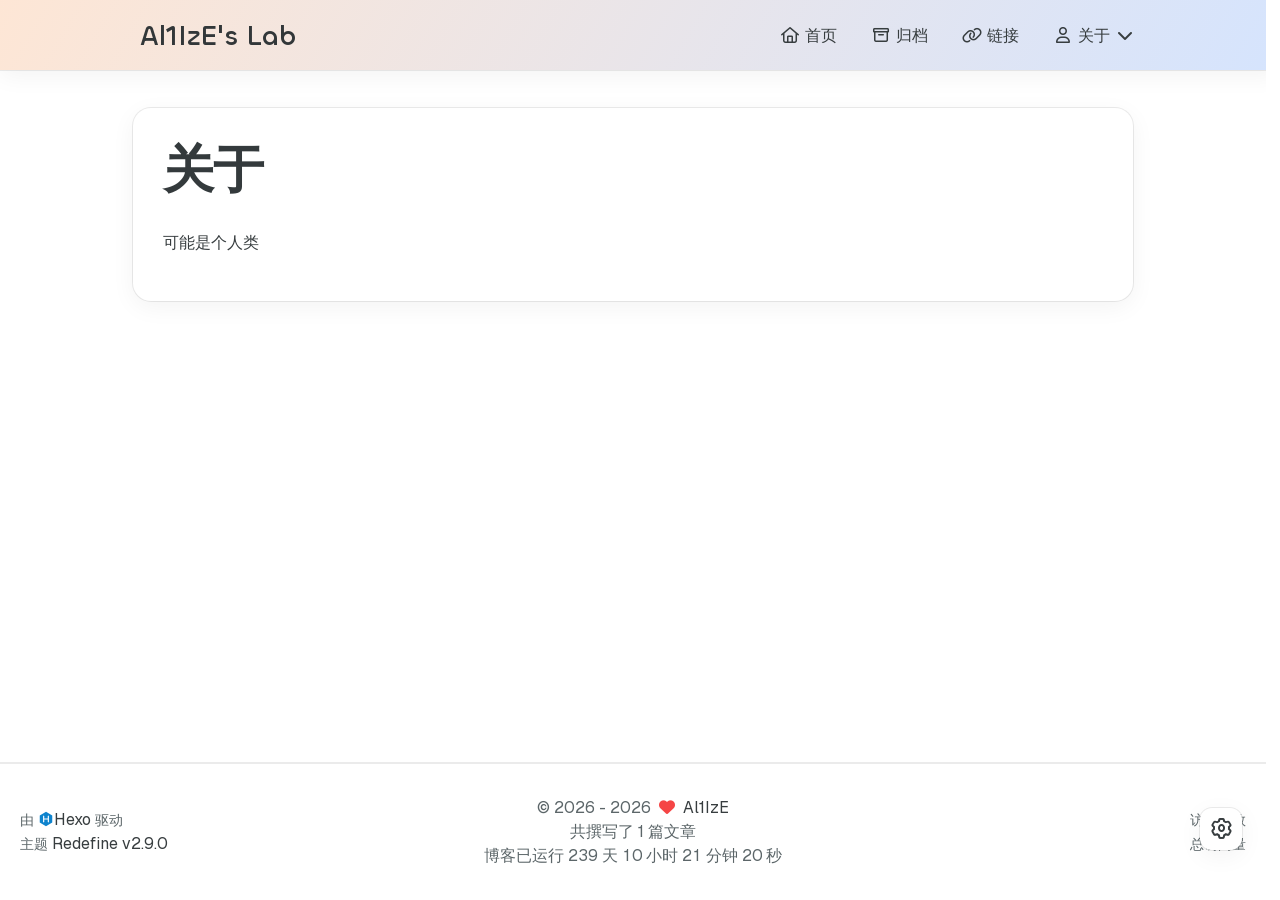
==== about/index.html @ ad7f65ad "Site updated: 2026-04-11 03:03:24" ====
<!DOCTYPE html>
<html lang="zh-CN">
<head>
    <meta charset="utf-8">
    <meta name="viewport" content="width=device-width, initial-scale=1">
    <meta name="keywords" content="Hexo Theme Redefine">
    
    
    <meta name="author" content="Al1IzE">
    
    <!-- Completely eliminate flash of wrong theme -->
    <script>
        (function() {
            const THEME_KEY = "REDEFINE-THEME-STATUS";
            const DARK = "dark", LIGHT = "light";
            
            // Get preferred theme
            function getTheme() {
                try {
                    const saved = localStorage.getItem(THEME_KEY);
                    if (saved) {
                        const { isDark } = JSON.parse(saved);
                        return isDark ? DARK : LIGHT;
                    }
                } catch (e) {}
                
                return matchMedia("(prefers-color-scheme: dark)").matches ? DARK : LIGHT;
            }
            
            // Apply theme to document
            function applyTheme(theme) {
                const isDark = theme === DARK;
                const root = document.documentElement;
                
                // Set classes for compatibility
                root.classList.add(theme);
                root.classList.remove(isDark ? LIGHT : DARK);
                root.style.colorScheme = theme;
            }
            
            // Initial application
            const theme = getTheme();
            applyTheme(theme);
            
            // Listen for system preference changes
            matchMedia("(prefers-color-scheme: dark)").addEventListener("change", ({ matches }) => {
                // Only update if using system preference (no localStorage entry)
                if (!localStorage.getItem(THEME_KEY)) {
                    applyTheme(matches ? DARK : LIGHT);
                }
            });
            
            // Set body classes ASAP (before DOMContentLoaded)
            (function() {
                const addBodyClass = () => {
                    const b = document.body;
                    if (!b) return false;
                    b.classList.add(theme + "-mode");
                    return true;
                };

                // Try immediately
                if (addBodyClass()) return;

                // Observe until body exists
                const mo = new MutationObserver(() => {
                    if (addBodyClass()) mo.disconnect();
                });
                mo.observe(document.documentElement, { childList: true, subtree: true });
            })();
        })();
    </script>
    
    <!-- preconnect -->
    <link rel="preconnect" href="https://fonts.googleapis.com">
    <link rel="preconnect" href="https://fonts.gstatic.com" crossorigin>

    
    <!--- Seo Part-->
    
    <link rel="canonical" href="https://6666330.xyz/about/"/>
    <meta name="robots" content="index,follow">
    <meta name="googlebot" content="index,follow">
    <meta name="revisit-after" content="1 days">
    
    
        
        <meta name="description" content="Hexo Theme Redefine, Redefine Your Hexo Journey.">
<meta property="og:type" content="website">
<meta property="og:title" content="关于">
<meta property="og:url" content="https://6666330.xyz/about/index.html">
<meta property="og:site_name" content="AlIzE&#39;s Lab">
<meta property="og:description" content="Hexo Theme Redefine, Redefine Your Hexo Journey.">
<meta property="og:locale" content="zh_CN">
<meta property="og:image" content="https://6666330.xyz/images/redefine-og.webp">
<meta property="article:published_time" content="2026-04-10T19:00:43.000Z">
<meta property="article:modified_time" content="2026-04-10T19:01:04.079Z">
<meta property="article:author" content="AlIzE">
<meta name="twitter:card" content="summary">
<meta name="twitter:image" content="https://6666330.xyz/images/redefine-og.webp">
    
    
    <!--- Icon Part-->
    <link rel="icon" type="image/png" href="/images/favicon.ico" sizes="192x192">
    <link rel="apple-touch-icon" sizes="180x180" href="/images/favicon.ico">
    <meta name="theme-color" content="#2b2b2b">
    <link rel="shortcut icon" href="/images/favicon.ico">
    <!--- Page Info-->
    
    <title>
        
            关于 | Al1IzE&#39;s Lab
        
    </title>

    
<link rel="stylesheet" href="/fonts/Chillax/chillax.css">


    <!--- Inject Part-->
    

    
<link rel="stylesheet" href="/css/style.css">


    
        
<link rel="stylesheet" href="/css/build/tailwind.css">

    

    
<link rel="stylesheet" href="/fonts/GeistMono/geist-mono.css">

    
<link rel="stylesheet" href="/fonts/Geist/geist.css">

    <!--- Font Part-->
    
    
    
    
    
    

    <script id="hexo-configurations">
    window.config = {"hostname":"6666330.xyz","root":"/","language":"zh-CN"};
    window.theme = {"articles":{"style":{"font_size":"16px","line_height":1.5,"image_border_radius":"14px","image_alignment":"center","image_caption":false,"link_icon":true,"delete_mask":false,"title_alignment":"left","headings_top_spacing":{"h1":"3.2rem","h2":"2.4rem","h3":"1.9rem","h4":"1.6rem","h5":"1.4rem","h6":"1.3rem"}},"word_count":{"enable":true,"count":true,"min2read":true},"author_label":{"enable":true,"auto":false,"list":[]},"code_block":{"copy":true,"style":"mac","highlight_theme":{"light":"github","dark":"vs2015"},"font":{"enable":false,"family":null,"url":null}},"toc":{"enable":true,"max_depth":3,"number":false,"expand":true,"init_open":true},"copyright":{"enable":true,"default":"cc_by_nc_sa"},"lazyload":true,"pangu_js":false,"recommendation":{"enable":false,"title":"推荐阅读","limit":3,"mobile_limit":2,"placeholder":"/images/wallhaven-wqery6-light.webp","skip_dirs":[]}},"colors":{"primary":"#2b2b2b","secondary":null,"default_mode":"light"},"global":{"fonts":{"chinese":{"enable":false,"family":null,"url":null},"english":{"enable":false,"family":null,"url":null},"title":{"enable":false,"family":null,"url":null}},"content_max_width":"1000px","sidebar_width":"210px","hover":{"shadow":true,"scale":false},"scroll_progress":{"bar":false,"percentage":true},"website_counter":{"url":"https://cn.vercount.one/js","enable":true,"site_pv":true,"site_uv":true,"post_pv":true},"single_page":true,"preloader":{"enable":false,"custom_message":null},"side_tools":{"gear_rotation":true,"auto_expand":false},"open_graph":{"enable":true,"image":"/images/redefine-og.webp","description":"Hexo Theme Redefine, Redefine Your Hexo Journey."},"google_analytics":{"enable":false,"id":null}},"home_banner":{"enable":true,"style":"fixed","image":{"light":"/images/light_bg.jpg","dark":"/images/cover.jpg"},"title":"Al1IzE's Lab","subtitle":{"text":["千秋万岁名，寂寞生后事","人生无根蒂，飘如陌上尘","小舟从此逝，江海寄余生","物是人非事事休，欲语泪先流","醒时同交欢，醉后各分散","乱山残雪夜，孤烛异乡人","世事一场大梦，人生几度秋凉"],"hitokoto":{"enable":false,"show_author":false,"api":"https://v1.hitokoto.cn"},"typing_speed":100,"backing_speed":80,"starting_delay":500,"backing_delay":1500,"loop":true,"smart_backspace":true},"text_color":{"light":"#fff","dark":"#d1d1b6"},"text_style":{"title_size":"2.8rem","subtitle_size":"1.5rem","line_height":1.2},"custom_font":{"enable":false,"family":null,"url":null},"social_links":{"enable":true,"style":"center","links":[{"icon":"fa-brands fa-github","url":"https://github.com/Al1IzE"},{"icon":"fa-brands fa-twitter","url":"https://x.com/Al1z2Z"},{"icon":"fa-solid fa-at","url":null},{"icon":"fa-brands fa-telegram","url":null},{"icon":"/images/custom-icon.svg","url":null}],"qrs":[{"icon":"fa-brands fa-weixin","qr":null},{"icon":"/images/custom-icon.svg","qr":null}]}},"plugins":{"feed":{"enable":false},"aplayer":{"enable":false,"type":"fixed","audios":[{"name":null,"artist":null,"url":null,"cover":null,"lrc":null}]},"mermaid":{"enable":false,"version":"11.4.1","theme":{"light":"default","dark":"dark"}}},"version":"2.9.0","navbar":{"auto_hide":false,"color":{"left":"#f78736","right":"#367df7","transparency":35},"width":{"home":"1200px","pages":"1000px"},"links":{"Home":{"path":"/","icon":"fa-regular fa-house"},"Archives":{"path":"/archives","icon":"fa-regular fa-archive"},"Links":{"path":"/links","icon":"fa-regular fa-link"},"About":{"icon":"fa-regular fa-user","submenus":{"ME":"/about","免责声明":"/disclaimer","赞助":"/sponsor","评论管理":"/comment-manage"}}},"search":{"enable":false,"preload":true}},"page_templates":{"friends_column":2,"tags_style":"blur","masonry":{"batch_size":12,"initial_batch_size":24}},"home":{"sidebar":{"enable":false,"position":"left","first_item":"menu","announcement":null,"show_on_mobile":true,"links":null},"article_date_format":"auto","excerpt_length":200,"categories":{"enable":true,"limit":3},"tags":{"enable":true,"limit":3}},"footer":{"runtime":true,"icon":"<i class=\"fa-solid fa-heart fa-beat\" style=\"--fa-animation-duration: 0.5s; color: #f54545\"></i>","start":"2026/4/10 21:10:00","statistics":true,"customize":null,"icp":{"enable":false,"number":null,"url":null}},"footerStart":"2026/4/10 21:10:00","mermaid":{"style":{"light":"default","dark":"dark"}}};
    window.lang_ago = {"second":"%s 秒前","minute":"%s 分钟前","hour":"%s 小时前","day":"%s 天前","week":"%s 周前","month":"%s 个月前","year":"%s 年前"};
    window.i18n = {"search":"站内搜索您需要的内容...","toc":"目录","prev":"上一页","next":"下一页","prev_posts":"上一篇","next_posts":"下一篇","page":"第 %d 页","recent_posts":"最新文章","share":"分享","powered_by":"由 %s 驱动","theme":"主题","rss_feed":"RSS Feed","category":"分类","categories":"分类","tag":"标签","tags":"标签","post":"文章","posts":"文章","tagcloud":"标签云","comment":"评论","comments":"评论","top":"置顶","sticky":"置顶","go-back-home":"回到首页","masonry_loading":"照片加载中...","image_viewer":"图片查看器","close":"关闭","exif":{"title":"EXIF","cards":{"camera":"相机","lens":"镜头","exposure":"曝光","other":"其他"},"fields":{"make":"品牌","model":"机型","date_taken":"拍摄时间","lens_model":"镜头","focal_length":"焦距","focus_mode":"对焦模式","shutter":"快门","aperture":"光圈","iso":"感光度","exposure_program":"曝光程序","exposure_compensation":"曝光补偿","metering_mode":"测光模式","flash":"闪光灯","white_balance":"白平衡","latitude":"纬度","longitude":"经度","altitude":"海拔"},"status":{"loading":"加载中...","no_exif":"无 EXIF 信息","library_missing":"EXIF 库未加载","image_source_missing":"图片地址不可用","unavailable":"EXIF 不可用（可能被 CORS 阻止或缺少元数据）","flag_unavailable":"EXIF 不可用"}},"home":"首页","archive":"归档","archives":"归档","about":"关于","links":"链接","link":"链接","friends":"友情链接","friend":"友情链接","timeline":"时间轴","shuoshuo":"说说","bookmarks":"书签","site_uv":"访问人数","site_pv":"总访问量","read_more":"阅读全文","wordcount":"字","min2read":"分钟","changelog":"更新日志","status":"状态","runtime":"博客已运行","days":"天","hours":"小时","minutes":"分钟","seconds":"秒","optimized_by":"并由 Evan 进行优化","rights":"版权所有","site_posts":"共撰写了 %s 篇文章","site_wordcount":"共 %s 字","copyright":{"title":"标题","author":"作者","link":"链接","create_time":"创建于","update_time":"更新于","license_title":"版权声明","license_content":"本文章采用 %s 进行许可。","all_rights_reserved":"版权所有 &#169 %s，禁止转载。","public_domain":"本文为公有领域作品，可自由转载、引用。"},"ago":{"second":"%s 秒前","minute":"%s 分钟前","hour":"%s 小时前","day":"%s 天前","week":"%s 周前","month":"%s 个月前","year":"%s 年前"},"create_time":"创建","update_time":"更新","expired":"这篇文章最后更新于 %s 天前，内容可能已经过时。"};
    window.data = {"masonry":false};
  </script>
    
    <!--- Fontawesome Part-->
    
<link rel="stylesheet" href="/fontawesome/fontawesome.min.css">

    
<link rel="stylesheet" href="/fontawesome/brands.min.css">

    
<link rel="stylesheet" href="/fontawesome/solid.min.css">

    
<link rel="stylesheet" href="/fontawesome/regular.min.css">

    
    
    
    
<meta name="generator" content="Hexo 8.1.1"></head>


<body>
	<div class="progress-bar-container">
	

	
	<span class="pjax-progress-bar"></span>
	<!--        <span class="swup-progress-icon">-->
	<!--            <i class="fa-solid fa-circle-notch fa-spin"></i>-->
	<!--        </span>-->
	
</div>

<main class="page-container" id="swup">

	

	<div class="main-content-container flex flex-col justify-between min-h-dvh">
		<div class="main-content-header">
			<header class="navbar-container px-6 md:px-12">
    <div class="navbar-content transition-navbar ">
        <div class="left">
            
            <a class="logo-title" href="/">
                
                Al1IzE&#39;s Lab
                
            </a>
        </div>

        <div class="right">
            <!-- PC -->
            <div class="desktop">
                <ul class="navbar-list">
                    
                        
                            

                            <li class="navbar-item">
                                <!-- Menu -->
                                <a class=""
                                   href="/"
                                        >
                                    <i class="fa-regular fa-house fa-fw"></i>
                                    首页
                                    
                                </a>

                                <!-- Submenu -->
                                
                            </li>
                    
                        
                            

                            <li class="navbar-item">
                                <!-- Menu -->
                                <a class=""
                                   href="/archives"
                                        >
                                    <i class="fa-regular fa-archive fa-fw"></i>
                                    归档
                                    
                                </a>

                                <!-- Submenu -->
                                
                            </li>
                    
                        
                            

                            <li class="navbar-item">
                                <!-- Menu -->
                                <a class=""
                                   href="/links"
                                        >
                                    <i class="fa-regular fa-link fa-fw"></i>
                                    链接
                                    
                                </a>

                                <!-- Submenu -->
                                
                            </li>
                    
                        
                            

                            <li class="navbar-item">
                                <!-- Menu -->
                                <a class="has-dropdown"
                                   href="#"
                                        onClick=&#34;return false;&#34;>
                                    <i class="fa-regular fa-user fa-fw"></i>
                                    关于
                                    <i class="fa-solid fa-chevron-down fa-fw"></i>
                                </a>

                                <!-- Submenu -->
                                
                                    <ul class="sub-menu">
                                        
                                            <li>
                                                <a href="/about">
                                                    ME
                                                </a>
                                            </li>
                                        
                                            <li>
                                                <a href="/disclaimer">
                                                    免责声明
                                                </a>
                                            </li>
                                        
                                            <li>
                                                <a href="/sponsor">
                                                    赞助
                                                </a>
                                            </li>
                                        
                                            <li>
                                                <a href="/comment-manage">
                                                    评论管理
                                                </a>
                                            </li>
                                        
                                    </ul>
                                
                            </li>
                    
                    
                </ul>
            </div>
            <!-- Mobile -->
            <div class="mobile">
                
                <div class="icon-item navbar-bar">
                    <div class="navbar-bar-middle"></div>
                </div>
            </div>
        </div>
    </div>

    <!-- Mobile sheet -->
    <div class="navbar-drawer h-dvh w-full absolute top-0 left-0 bg-background-color flex flex-col justify-between">
        <ul class="drawer-navbar-list flex flex-col px-4 justify-center items-start">
            
                
                    

                    <li class="drawer-navbar-item text-base my-1.5 flex flex-col w-full">
                        
                        <a class="py-1.5 px-2 flex flex-row items-center justify-between gap-1 hover:!text-primary active:!text-primary text-2xl font-semibold group border-b border-border-color hover:border-primary w-full "
                           href="/"
                        >
                            <span>
                                首页
                            </span>
                            
                                <i class="fa-regular fa-house fa-sm fa-fw"></i>
                            
                        </a>
                        

                        
                    </li>
            
                
                    

                    <li class="drawer-navbar-item text-base my-1.5 flex flex-col w-full">
                        
                        <a class="py-1.5 px-2 flex flex-row items-center justify-between gap-1 hover:!text-primary active:!text-primary text-2xl font-semibold group border-b border-border-color hover:border-primary w-full "
                           href="/archives"
                        >
                            <span>
                                归档
                            </span>
                            
                                <i class="fa-regular fa-archive fa-sm fa-fw"></i>
                            
                        </a>
                        

                        
                    </li>
            
                
                    

                    <li class="drawer-navbar-item text-base my-1.5 flex flex-col w-full">
                        
                        <a class="py-1.5 px-2 flex flex-row items-center justify-between gap-1 hover:!text-primary active:!text-primary text-2xl font-semibold group border-b border-border-color hover:border-primary w-full "
                           href="/links"
                        >
                            <span>
                                链接
                            </span>
                            
                                <i class="fa-regular fa-link fa-sm fa-fw"></i>
                            
                        </a>
                        

                        
                    </li>
            
                
                    

                    <li class="drawer-navbar-item-sub text-base my-1.5 flex flex-col w-full">
                        
                        <div class="py-1.5 px-2 flex flex-row items-center justify-between gap-1 hover:!text-primary active:!text-primary cursor-pointer text-2xl font-semibold group border-b border-border-color hover:border-primary w-full "
                             navbar-data-toggle="submenu-About"
                        >
                            <span>
                                关于
                            </span>
                            
                                <i class="fa-solid fa-chevron-right fa-sm fa-fw transition-all"></i>
                            
                        </div>
                        

                        
                            <div class="flex-col items-start px-2 py-2 hidden" data-target="submenu-About">
                                
                                    <div class="drawer-navbar-item text-base flex flex-col justify-center items-start hover:underline active:underline hover:underline-offset-1 rounded-3xl">
                                        <a class=" text-third-text-color text-xl"
                                           href="/about">ME</a>
                                    </div>
                                
                                    <div class="drawer-navbar-item text-base flex flex-col justify-center items-start hover:underline active:underline hover:underline-offset-1 rounded-3xl">
                                        <a class=" text-third-text-color text-xl"
                                           href="/disclaimer">免责声明</a>
                                    </div>
                                
                                    <div class="drawer-navbar-item text-base flex flex-col justify-center items-start hover:underline active:underline hover:underline-offset-1 rounded-3xl">
                                        <a class=" text-third-text-color text-xl"
                                           href="/sponsor">赞助</a>
                                    </div>
                                
                                    <div class="drawer-navbar-item text-base flex flex-col justify-center items-start hover:underline active:underline hover:underline-offset-1 rounded-3xl">
                                        <a class=" text-third-text-color text-xl"
                                           href="/comment-manage">评论管理</a>
                                    </div>
                                
                            </div>
                        
                    </li>
            

            
            
        </ul>

        <div class="statistics flex justify-around my-2.5">
    <a class="item tag-count-item flex flex-col justify-center items-center w-20" href="/tags">
        <div class="number text-2xl sm:text-xl text-second-text-color font-semibold">0</div>
        <div class="label text-third-text-color text-sm">标签</div>
    </a>
    <a class="item tag-count-item flex flex-col justify-center items-center w-20" href="/categories">
        <div class="number text-2xl sm:text-xl text-second-text-color font-semibold">0</div>
        <div class="label text-third-text-color text-sm">分类</div>
    </a>
    <a class="item tag-count-item flex flex-col justify-center items-center w-20" href="/archives">
        <div class="number text-2xl sm:text-xl text-second-text-color font-semibold">1</div>
        <div class="label text-third-text-color text-sm">文章</div>
    </a>
</div>
    </div>

    <div class="window-mask"></div>

</header>


		</div>

		<div class="main-content-body transition-fade-up">
			

			<div class="main-content">
				<div class="page-template-container">
	

	

	<div class="page-template-content markdown-body">
		
		<h1>关于</h1>
		

		<p>可能是个人类</p>

	</div>

	<div class="page-template-comments">
		
	</div>
</div>

<div class="paginator">
	
</div>
  
			</div>

			
		</div>

		<div class="main-content-footer">
			<footer class="footer mt-5 py-5 h-auto text-base text-third-text-color relative border-t-2 border-t-border-color">
    <div class="info-container py-3 text-center">
        
        <div class="text-center">
            &copy;
            
              <span>2026</span>
              -
            
            2026&nbsp;&nbsp;<i class="fa-solid fa-heart fa-beat" style="--fa-animation-duration: 0.5s; color: #f54545"></i>&nbsp;&nbsp;<a href="/">Al1IzE</a>
            
                
                <p class="post-count space-x-0.5">
                    <span>
                        共撰写了 1 篇文章
                    </span>
                    
                </p>
            
        </div>
        
            <script data-swup-reload-script src="https://cn.vercount.one/js"></script>
            <div class="relative text-center lg:absolute lg:right-[20px] lg:top-1/2 lg:-translate-y-1/2 lg:text-right">
                
                    <span id="busuanzi_container_site_uv" class="lg:!block">
                        <span class="text-sm">访问人数</span>
                        <span id="busuanzi_value_site_uv"></span>
                    </span>
                
                
                    <span id="busuanzi_container_site_pv" class="lg:!block">
                        <span class="text-sm">总访问量</span>
                        <span id="busuanzi_value_site_pv"></span>
                    </span>
                
            </div>
        
        <div class="relative text-center lg:absolute lg:left-[20px] lg:top-1/2 lg:-translate-y-1/2 lg:text-left">
            <span class="lg:block text-sm">由 <?xml version="1.0" encoding="utf-8"?><!DOCTYPE svg PUBLIC "-//W3C//DTD SVG 1.1//EN" "http://www.w3.org/Graphics/SVG/1.1/DTD/svg11.dtd"><svg class="relative top-[2px] inline-block align-baseline" version="1.1" id="圖層_1" xmlns="http://www.w3.org/2000/svg" xmlns:xlink="http://www.w3.org/1999/xlink" x="0px" y="0px" width="1rem" height="1rem" viewBox="0 0 512 512" enable-background="new 0 0 512 512" xml:space="preserve"><path fill="#0E83CD" d="M256.4,25.8l-200,115.5L56,371.5l199.6,114.7l200-115.5l0.4-230.2L256.4,25.8z M349,354.6l-18.4,10.7l-18.6-11V275H200v79.6l-18.4,10.7l-18.6-11v-197l18.5-10.6l18.5,10.8V237h112v-79.6l18.5-10.6l18.5,10.8V354.6z"/></svg><a target="_blank" class="text-base" href="https://hexo.io">Hexo</a> 驱动</span>
            <span class="text-sm lg:block">主题&nbsp;<a class="text-base" target="_blank" href="https://github.com/EvanNotFound/hexo-theme-redefine">Redefine v2.9.0</a></span>
        </div>
        
        
            <div>
                博客已运行 <span class="odometer" id="runtime_days" ></span> 天 <span class="odometer" id="runtime_hours"></span> 小时 <span class="odometer" id="runtime_minutes"></span> 分钟 <span class="odometer" id="runtime_seconds"></span> 秒
            </div>
        
        
            <script data-swup-reload-script>
                try {
                    function odometer_init() {
                    const elements = document.querySelectorAll('.odometer');
                    elements.forEach(el => {
                        new Odometer({
                            el,
                            format: '( ddd).dd',
                            duration: 200
                        });
                    });
                    }
                    odometer_init();
                } catch (error) {}
            </script>
        
        
        
    </div>  
</footer>
		</div>
	</div>

	

	<div class="right-side-tools-container">
		<div class="side-tools-container">
	<ul class="hidden-tools-list">
		<li class="right-bottom-tools tool-font-adjust-plus flex justify-center items-center">
			<i class="fa-regular fa-magnifying-glass-plus"></i>
		</li>

		<li class="right-bottom-tools tool-font-adjust-minus flex justify-center items-center">
			<i class="fa-regular fa-magnifying-glass-minus"></i>
		</li>

		<li class="right-bottom-tools tool-dark-light-toggle flex justify-center items-center">
			<i class="fa-regular fa-moon"></i>
		</li>

		<!-- rss -->
		

		

		<li class="right-bottom-tools tool-scroll-to-bottom flex justify-center items-center">
			<i class="fa-regular fa-arrow-down"></i>
		</li>
	</ul>

	<ul class="visible-tools-list">
		<li class="right-bottom-tools toggle-tools-list flex justify-center items-center">
			<i class="fa-regular fa-cog fa-spin"></i>
		</li>
		
		<li class="right-bottom-tools tool-scroll-to-top flex justify-center items-center">
			<i class="arrow-up fas fa-arrow-up"></i>
			<span class="percent"></span>
		</li>
		
		
	</ul>
</div>
	</div>

	<div class="image-viewer-container" role="dialog" aria-modal="true" aria-label="图片查看器">
	<button class="image-viewer-close" type="button" aria-label="关闭">
		<i class="fa-solid fa-xmark"></i>
	</button>
	<button class="image-viewer-prev" type="button" aria-label="上一页">
		<i class="fa-solid fa-chevron-left"></i>
	</button>
	<div class="image-viewer-frame">
		<img src="" alt="">
	</div>
	<div class="image-viewer-exif-panel hidden absolute left-1/2 bottom-20 -translate-x-1/2 w-[min(92vw,420px)] max-h-[60vh] overflow-hidden rounded-2xl bg-background-color-transparent-80 p-4 text-left shadow-redefine-flat backdrop-blur-md" role="dialog" aria-label="EXIF" aria-hidden="true">
		<div class="flex items-center justify-between mb-3">
			<span class="text-sm font-semibold text-first-text-color">EXIF</span>
			<button class="image-viewer-exif-close flex h-8 w-8 items-center justify-center rounded-full bg-background-color-transparent-80 text-first-text-color transition hover:bg-background-color-transparent-40" type="button" aria-label="关闭">
				<i class="fa-solid fa-xmark text-[0.65rem]"></i>
			</button>
		</div>
		<div class="image-viewer-exif-cards grid grid-cols-1 sm:grid-cols-2 gap-3 max-h-[50vh] overflow-y-auto pr-1 scrollbar-hide"></div>
		<template class="image-viewer-exif-card-template">
			<div class="rounded-lg bg-background-color-transparent-40 px-3 py-2">
				<div class="image-viewer-exif-card-header flex items-center gap-2 mb-1">
					<i class="image-viewer-exif-card-icon fa-solid fa-circle-info text-xs text-third-text-color"></i>
					<div class="image-viewer-exif-card-title text-xs font-semibold text-first-text-color"></div>
				</div>
				<div class="image-viewer-exif-card-items flex flex-col gap-1"></div>
			</div>
		</template>
	</div>
	<button class="image-viewer-exif-toggle flex items-center gap-2 hidden absolute left-1/2 bottom-6 -translate-x-1/2 rounded-full border border-border-color bg-background-color-transparent-80 px-4 py-2 text-first-text-color backdrop-blur-md transition hover:bg-background-color-transparent-40" type="button" aria-label="EXIF" aria-expanded="false">
		<i class="fa-solid fa-circle-info text-xs"></i>
		<span class="text-xs font-semibold uppercase tracking-wider">EXIF</span>
	</button>
	<button class="image-viewer-next" type="button" aria-label="下一页">
		<i class="fa-solid fa-chevron-right"></i>
	</button>
</div>


	

</main>



<script src="/js/build/libs/Swup.min.js"></script>

<script src="/js/build/libs/SwupSlideTheme.min.js"></script>

<script src="/js/build/libs/SwupScriptsPlugin.min.js"></script>

<script src="/js/build/libs/SwupProgressPlugin.min.js"></script>

<script src="/js/build/libs/SwupScrollPlugin.min.js"></script>

<script src="/js/build/libs/SwupPreloadPlugin.min.js"></script>

<script>
    window.swup = new Swup({
        plugins: [
            new SwupScriptsPlugin({
                optin: true,
            }),
            new SwupProgressPlugin(),
            new SwupScrollPlugin({
                offset: 80,
            }),
            new SwupSlideTheme({
                mainElement: ".main-content-body",
            }),
            new SwupPreloadPlugin(),
        ],
        containers: ["#swup"],
    });

    window.dispatchEvent(
        new CustomEvent("redefine:swup:ready", {
            detail: {
                swup: window.swup,
            },
        }),
    );
</script>



	
<script src="/js/build/main.js" type="module"></script>



    
<script src="/js/build/libs/odometer.min.js"></script>

    
<link rel="stylesheet" href="/assets/odometer-theme-minimal.css">







  
<script src="/js/build/libs/Typed.min.js"></script>










<script src="/js/build/libs/moment-with-locales.min.js" data-swup-reload-script=""></script>



	
</body>

</html>
---- fonts/Chillax/chillax.css ----
/**
 * @license
 *
 * Font Family: Chillax
 * Designed by: Manushi Parikh
 * URL: https://www.fontshare.com/fonts/chillax
 * © 2023 Indian Type Foundry
 *
 * Font Style:
 * Chillax Variable(Variable font)
 *
*/


/**
* This is a variable font
* You can controll variable axes as shown below:
* font-variation-settings: 'wght' 700.0;
*
* available axes:

* 'wght' (range from 200.0 to 700.0)

*/

@font-face {
    font-family: 'Chillax-Variable';
    src:local('Chillax-Variable'),
        local('ChillaxVariable'),
        local('Chillax Variable'),
        local('Chillax'),
        url('Chillax-Variable.woff2') format('woff2'),
        url('Chillax-Variable.woff') format('woff'),
        url('Chillax-Variable.ttf') format('truetype');
    font-weight: 200 700;
    font-display: swap;
    font-style: normal;
}
---- css/style.css ----
.title-hover-animation {
  display: inline-block;
  position: relative;
  border-bottom: none;
  line-height: 1.3;
  vertical-align: top;
  color: var(--second-text-color);
}
.title-hover-animation::before {
  content: '';
  position: absolute;
  width: 100%;
  height: 2px;
  bottom: -4px;
  left: 0;
  background-color: var(--second-text-color);
  visibility: hidden;
  transform: scaleX(0);
  transition-property: color, background, box-shadow, border-color, visibility, transform;
  transition-delay: 0s, 0s, 0s, 0s, 0s, 0s;
  transition-duration: 0.2s, 0.2s, 0.2s, 0.2s, 0.2s, 0.2s;
  transition-timing-function: ease, ease, ease, ease, ease-in-out, ease-in-out;
}
@-moz-keyframes fade-in-down {
  0% {
    opacity: 0;
    transform: translateY(-50px);
  }
  100% {
    opacity: 1;
    transform: translateY(0);
  }
}
@-webkit-keyframes fade-in-down {
  0% {
    opacity: 0;
    transform: translateY(-50px);
  }
  100% {
    opacity: 1;
    transform: translateY(0);
  }
}
@-o-keyframes fade-in-down {
  0% {
    opacity: 0;
    transform: translateY(-50px);
  }
  100% {
    opacity: 1;
    transform: translateY(0);
  }
}
@keyframes fade-in-down {
  0% {
    opacity: 0;
    transform: translateY(-50px);
  }
  100% {
    opacity: 1;
    transform: translateY(0);
  }
}
@-moz-keyframes icon-animate {
  0%, 100% {
    transform: scale(1);
  }
  10%, 30% {
    transform: scale(0.88);
  }
  20%, 40%, 60%, 80% {
    transform: scale(1.08);
  }
  50%, 70% {
    transform: scale(1.08);
  }
}
@-webkit-keyframes icon-animate {
  0%, 100% {
    transform: scale(1);
  }
  10%, 30% {
    transform: scale(0.88);
  }
  20%, 40%, 60%, 80% {
    transform: scale(1.08);
  }
  50%, 70% {
    transform: scale(1.08);
  }
}
@-o-keyframes icon-animate {
  0%, 100% {
    transform: scale(1);
  }
  10%, 30% {
    transform: scale(0.88);
  }
  20%, 40%, 60%, 80% {
    transform: scale(1.08);
  }
  50%, 70% {
    transform: scale(1.08);
  }
}
@keyframes icon-animate {
  0%, 100% {
    transform: scale(1);
  }
  10%, 30% {
    transform: scale(0.88);
  }
  20%, 40%, 60%, 80% {
    transform: scale(1.08);
  }
  50%, 70% {
    transform: scale(1.08);
  }
}
:root {
  --background-color: #fff;
  --background-color-transparent: rgba(255,255,255,0.6);
  --background-color-transparent-15: rgba(255,255,255,0.15);
  --background-color-transparent-40: rgba(255,255,255,0.4);
  --background-color-transparent-80: rgba(255,255,255,0.8);
  --second-background-color: #fafafa;
  --third-background-color: #f7f7f7;
  --third-background-color-transparent: rgba(241,241,241,0.6);
  --primary-color: #2b2b2b;
  --first-text-color: #323739;
  --second-text-color: #343a3c;
  --third-text-color: #5c6669;
  --fourth-text-color: #eaeced;
  --default-text-color: #373d3f;
  --invert-text-color: #bebec6;
  --border-color: rgba(0,0,0,0.08);
  --selection-color: #404040;
  --shadow-color-1: rgba(0,0,0,0.08);
  --shadow-color-2: rgba(0,0,0,0.05);
  --shadow-hover-color: rgba(0,0,0,0.28);
  --scrollbar-color: #c1c1c1;
  --scrollbar-color-hover: #a1a1a1;
  --scroll-bar-bg-color: #fafafa;
  --link-color: #323739;
  --copyright-info-color: #c03;
  --avatar-background-color: #06c;
  --pjax-progress-bar-color: linear-gradient(45deg, #f10006, #ef5b00, #e59c01, #19ca05, #00cab5, #0264c8, #c303c3);
  --archive-timeline-last-child-color: linear-gradient(to bottom, #e8e8e8 60%, rgba(0,0,0,0) 100%) 1 100%;
  --note-blue-title-bg: #d6f7fb;
  --note-red-title-bg: #fde9e9;
  --note-cyan-title-bg: #e9fdf9;
  --note-green-title-bg: #e9fde9;
  --note-yellow-title-bg: #fdf9e9;
  --note-gray-title-bg: #f9f9f9;
  --note-type-title-bg: #fdf3e9;
  --note-black-title-bg: #e9e9e9;
  --note-purple-title-bg: #f9e9fd;
  --home-banner-text-color: #fff;
  --home-banner-icons-container-border-color: rgba(255,255,255,0.35);
  --home-banner-icons-container-background-color: rgba(255,255,255,0.3);
  --redefine-box-shadow: var(--shadow-color-2) 0px 6px 24px 0px, var(--shadow-color-1) 0px 0px 0px 1px;
  --redefine-box-shadow-hover: var(--shadow-color-2) 0px 6px 24px 0px, var(--shadow-color-1) 0px 0px 0px 1px, var(--shadow-color-1) 0px 0px 0px 1px inset;
  --redefine-box-shadow-flat: var(--shadow-color-2) 0px 1px 4px 0px, var(--shadow-color-1) 0px 0px 0px 1px;
  --redefine-box-shadow-flat-hover: var(--shadow-color-2) 0px 1px 4px 0px, var(--shadow-color-1) 0px 0px 0px 1px, var(--shadow-color-1) 0px 0px 0px 1px inset;
  --mermaid-theme: $mermaid-theme;
}
.light {
  --background-color: #fff;
  --background-color-transparent: rgba(255,255,255,0.6);
  --background-color-transparent-15: rgba(255,255,255,0.15);
  --background-color-transparent-40: rgba(255,255,255,0.4);
  --background-color-transparent-80: rgba(255,255,255,0.8);
  --second-background-color: #fafafa;
  --third-background-color: #f7f7f7;
  --third-background-color-transparent: rgba(241,241,241,0.6);
  --primary-color: #2b2b2b;
  --first-text-color: #323739;
  --second-text-color: #343a3c;
  --third-text-color: #5c6669;
  --fourth-text-color: #eaeced;
  --default-text-color: #373d3f;
  --invert-text-color: #bebec6;
  --border-color: rgba(0,0,0,0.08);
  --selection-color: #404040;
  --shadow-color-1: rgba(0,0,0,0.08);
  --shadow-color-2: rgba(0,0,0,0.05);
  --shadow-hover-color: rgba(0,0,0,0.28);
  --scrollbar-color: #c1c1c1;
  --scrollbar-color-hover: #a1a1a1;
  --scroll-bar-bg-color: #fafafa;
  --link-color: #323739;
  --copyright-info-color: #c03;
  --avatar-background-color: #06c;
  --pjax-progress-bar-color: linear-gradient(45deg, #f10006, #ef5b00, #e59c01, #19ca05, #00cab5, #0264c8, #c303c3);
  --archive-timeline-last-child-color: linear-gradient(to bottom, #e8e8e8 60%, rgba(0,0,0,0) 100%) 1 100%;
  --note-blue-title-bg: #d6f7fb;
  --note-red-title-bg: #fde9e9;
  --note-cyan-title-bg: #e9fdf9;
  --note-green-title-bg: #e9fde9;
  --note-yellow-title-bg: #fdf9e9;
  --note-gray-title-bg: #f9f9f9;
  --note-type-title-bg: #fdf3e9;
  --note-black-title-bg: #e9e9e9;
  --note-purple-title-bg: #f9e9fd;
  --home-banner-text-color: #fff;
  --home-banner-icons-container-border-color: rgba(255,255,255,0.35);
  --home-banner-icons-container-background-color: rgba(255,255,255,0.3);
  --redefine-box-shadow: var(--shadow-color-2) 0px 6px 24px 0px, var(--shadow-color-1) 0px 0px 0px 1px;
  --redefine-box-shadow-hover: var(--shadow-color-2) 0px 6px 24px 0px, var(--shadow-color-1) 0px 0px 0px 1px, var(--shadow-color-1) 0px 0px 0px 1px inset;
  --redefine-box-shadow-flat: var(--shadow-color-2) 0px 1px 4px 0px, var(--shadow-color-1) 0px 0px 0px 1px;
  --redefine-box-shadow-flat-hover: var(--shadow-color-2) 0px 1px 4px 0px, var(--shadow-color-1) 0px 0px 0px 1px, var(--shadow-color-1) 0px 0px 0px 1px inset;
  --mermaid-theme: $mermaid-theme;
}
.dark {
  --background-color: #202124;
  --background-color-transparent: rgba(32,33,36,0.4);
  --background-color-transparent-15: rgba(32,33,36,0.15);
  --background-color-transparent-40: rgba(32,33,36,0.4);
  --background-color-transparent-80: rgba(32,33,36,0.8);
  --second-background-color: #242529;
  --third-background-color: #292b2f;
  --third-background-color-transparent: rgba(32,33,36,0.6);
  --primary-color: #2b2b2b;
  --first-text-color: #d2d2d7;
  --second-text-color: #cbcbd1;
  --third-text-color: #9595a2;
  --fourth-text-color: #36363e;
  --default-text-color: #bebec6;
  --invert-text-color: #373d3f;
  --border-color: rgba(255,255,255,0.08);
  --selection-color: #404040;
  --shadow-color-1: rgba(255,255,255,0.08);
  --shadow-color-2: rgba(255,255,255,0.05);
  --shadow-hover-color: rgba(69,69,69,0.28);
  --scrollbar-color: #898989;
  --scrollbar-color-hover: #a1a1a1;
  --scroll-bar-bg-color: #2a2c30;
  --link-color: #c5c5cc;
  --copyright-info-color: #a30029;
  --avatar-background-color: #005cb8;
  --pjax-progress-bar-color: linear-gradient(45deg, #ea404a, #ea722f, #e9a71f, #67e559, #18ecec, #1b85f1, #ee1dee);
  --archive-timeline-last-child-color: linear-gradient(to bottom, #323232 60%, rgba(255,255,255,0) 100%) 1 100%;
  --note-blue-title-bg: #1e3e46;
  --note-red-title-bg: #4e1e1e;
  --note-cyan-title-bg: #1e4e4e;
  --note-green-title-bg: #1e4e1e;
  --note-yellow-title-bg: #4e4e1e;
  --note-gray-title-bg: #4e4e4e;
  --note-type-title-bg: #4e3a1e;
  --note-black-title-bg: #1e1e1e;
  --note-purple-title-bg: #4e1e4e;
  --home-banner-text-color: #d1d1b6;
  --home-banner-icons-container-border-color: rgba(197,197,197,0.35);
  --home-banner-icons-container-background-color: rgba(197,197,197,0.3);
  --redefine-box-shadow: var(--shadow-color-2) 0px 6px 24px 0px, var(--shadow-color-1) 0px 0px 0px 1px;
  --redefine-box-shadow-hover: var(--shadow-color-2) 0px 6px 24px 0px, var(--shadow-color-1) 0px 0px 0px 1px, var(--shadow-color-1) 0px 0px 0px 1px inset;
  --redefine-box-shadow-flat: var(--shadow-color-2) 0px 1px 4px 0px, var(--shadow-color-1) 0px 0px 0px 1px;
  --redefine-box-shadow-flat-hover: var(--shadow-color-2) 0px 1px 4px 0px, var(--shadow-color-1) 0px 0px 0px 1px, var(--shadow-color-1) 0px 0px 0px 1px inset;
  --mermaid-theme: $dark-mermaid-theme;
}
.redefine-box-shadow {
  box-shadow: var(--redefine-box-shadow);
}
.redefine-box-shadow-flat {
  box-shadow: var(--redefine-box-shadow-flat);
}
@media (min-width: 640px) {
  .redefine-box-shadow:hover {
    box-shadow: var(--redefine-box-shadow-hover);
  }
  .redefine-box-shadow-flat:hover {
    box-shadow: var(--redefine-box-shadow);
  }
}
.ellipsis {
  overflow: hidden;
  text-overflow: ellipsis;
  white-space: nowrap;
  width: 100%;
}
* {
  transition-property: color, background, box-shadow, border-color;
  transition-delay: 0s, 0s, 0s, 0s;
  transition-duration: 0.2s, 0.2s, 0.2s, 0.2s;
  transition-timing-function: ease, ease, ease, ease;
}
html,
body {
  position: relative;
  width: 100%;
  height: 100%;
  margin: 0;
  padding: 0;
  color: var(--default-text-color);
  background: var(--background-color);
  font-family: Geist Variable, Noto Sans SC, -apple-system, system-ui, Segoe UI, Roboto, Ubuntu, Cantarell, Noto Sans, sans-serif, BlinkMacSystemFont, Helvetica Neue, PingFang SC, Hiragino Sans GB, Microsoft YaHei, Arial;
  font-weight: 400;
  font-size: 16px;
  line-height: 1.5;
  scrollbar-gutter: stable;
  --navbar-height: 70px;
}
html::-webkit-scrollbar,
body::-webkit-scrollbar {
  width: 14px;
  height: 8px;
  transition: all 0.2s ease;
  display: block;
}
html::-webkit-scrollbar-thumb,
body::-webkit-scrollbar-thumb {
  background: var(--scrollbar-color);
  border-radius: 18px;
  background-clip: content-box;
  border: 3px solid transparent;
}
html::-webkit-scrollbar-track,
body::-webkit-scrollbar-track {
  background-color: var(--scroll-bar-bg-color);
  border: 1px solid var(--shadow-color-1);
}
html::-webkit-scrollbar-thumb:hover,
body::-webkit-scrollbar-thumb:hover {
  background: var(--scrollbar-color-hover);
  border-radius: 18px;
  background-clip: content-box;
  border: 3px solid transparent;
}
@media (max-width: 768px) {
  html,
  body {
    font-size: 15.36px;
    line-height: 1.44;
  }
}
@media (max-width: 640px) {
  html,
  body {
    font-size: 14.4px;
    line-height: 1.35;
  }
}
html .navbar-shrink,
body .navbar-shrink {
  --navbar-height: 50.4px;
}
::selection {
  background: var(--selection-color);
  color: #fff;
}
img[lazyload] {
  padding: 10px;
  margin: 20px auto !important;
  cursor: not-allowed;
  pointer-events: none;
}
.btn {
  display: inline-block;
  position: relative;
  text-align: center;
  cursor: pointer;
  white-space: nowrap;
  padding: 8px 16px;
  background-color: var(--second-background-color) !important;
  border-radius: 14px !important;
  padding: 12px 16px !important;
  text-decoration: none !important;
  padding: 0;
  border-radius: 18px;
  box-sizing: border-box;
  background: var(--background-color);
  margin-bottom: 1rem;
  box-shadow: var(--redefine-box-shadow);
  box-shadow: var(--redefine-box-shadow-flat) !important;
  user-select: none;
  -moz-user-select: none;
  -webkit-user-select: none;
  -ms-user-select: none;
  box-shadow: var(--redefine-box-shadow);
  transition-property: color, background, box-shadow, border-color, transform;
  transition-delay: 0s, 0s, 0s, 0s, 0s;
  transition-duration: 0.2s, 0.2s, 0.2s, 0.2s, 0.2s;
  transition-timing-function: ease, ease, ease, ease, linear;
}
@media (max-width: 768px) {
  .btn {
    margin-bottom: 0.8rem;
  }
}
@media (max-width: 640px) {
  .btn {
    margin-bottom: 0.6rem;
  }
}
.btn:hover {
  box-shadow: var(--redefine-box-shadow-hover);
}
@media (max-width: 768px) {
  .btn {
    padding: -4;
    border-radius: 18px;
  }
}
@media (max-width: 640px) {
  .btn {
    padding: -8;
    border-radius: 18px;
  }
}
.btn:hover {
  box-shadow: var(--redefine-box-shadow-hover);
}
.btn:hover,
.btn:focus {
  color: var(--primary-color);
  background-color: var(--background-color) !important;
  box-shadow: var(--redefine-box-shadow) !important;
}
.btn:active {
  box-shadow: var(--redefine-box-shadow-flat) !important;
  transform: scale(0.95);
  transition: transform 0.1s ease;
  background-color: var(--third-background-color) !important;
}
.clear {
  clear: both;
}
.markdown-body {
  font-family: 'Geist Variable', -apple-system, BlinkMacSystemFont, 'PingFang SC', 'Microsoft YaHei', 'Heiti SC', 'WenQuanYi Micro Hei', sans-serif, sans-serif;
  font-size: 16px;
}
.markdown-body blockquote:not(.not-markdown) {
  box-sizing: border-box;
  margin: 20px 0;
  color: var(--default-text-color);
  background: var(--third-background-color);
  padding: 0 1rem 0 0.5rem;
  border-radius: 0 14px 14px 0;
  position: relative;
  border-left: 5px solid var(--default-text-color);
}
.markdown-body blockquote:not(.not-markdown) p,
.markdown-body blockquote:not(.not-markdown) ul,
.markdown-body blockquote:not(.not-markdown) ol {
  padding: 5px 5px 5px 10px;
}
.markdown-body p:not(.not-markdown) {
  line-height: 1.5;
  color: var(--default-text-color);
  font-weight: 400;
  margin-bottom: 1rem;
  margin-top: 0;
}
.markdown-body a:not(.not-markdown) {
  position: relative;
  outline: 0;
  text-decoration: underline;
  overflow-wrap: break-word;
  cursor: pointer;
  box-sizing: border-box;
  padding-bottom: 2px;
  text-underline-offset: 2px;
  text-decoration-color: var(--fourth-text-color);
  transition: text-decoration-color 0.2s ease;
}
.markdown-body a:not(.not-markdown).link {
  padding-right: 0.1em;
}
.markdown-body a:not(.not-markdown) .fas,
.markdown-body a:not(.not-markdown) .far,
.markdown-body a:not(.not-markdown) fab {
  margin: 0 2px 0 6px;
  position: relative;
  color: var(--third-text-color);
  font-size: 0.88rem;
}
.markdown-body a:not(.not-markdown) .link-icon {
  transition: transform 0.2s ease;
}
.markdown-body a:not(.not-markdown):hover,
.markdown-body a:not(.not-markdown):focus {
  text-decoration: underline !important;
  text-decoration-color: var(--primary-color) !important;
}
.markdown-body a:not(.not-markdown):hover .link-icon,
.markdown-body a:not(.not-markdown):focus .link-icon {
  transform: translate(0.1em, -0.1em);
}
.markdown-body a:not(.not-markdown):hover::after,
.markdown-body a:not(.not-markdown):focus::after {
  background: var(--primary-color);
  text-decoration: underline;
}
.markdown-body strong:not(.not-markdown) {
  color: var(--default-text-color);
}
.markdown-body hr:not(.not-markdown) {
  margin: 2rem 0;
  border: 0;
  border-top: 2px solid var(--shadow-color-1);
}
.markdown-body em:not(.not-markdown) {
  color: var(--default-text-color);
}
.markdown-body ul:not(.not-markdown) > li,
.markdown-body ol:not(.not-markdown) > li {
  margin-left: 20px;
  line-height: 2rem;
}
.markdown-body ul:not(.not-markdown) {
  margin-bottom: 1.2rem;
}
.markdown-body ul:not(.not-markdown) li {
  list-style: disc;
}
.markdown-body ul:not(.not-markdown) li ul li {
  list-style: circle;
}
.markdown-body ul:not(.not-markdown) li ul li ul li {
  list-style: square;
}
.markdown-body ol:not(.not-markdown) {
  margin-bottom: 1.2rem;
}
.markdown-body ol:not(.not-markdown) li {
  list-style: decimal;
}
.markdown-body ol:not(.not-markdown) li ul li {
  list-style: disc;
}
.markdown-body ol:not(.not-markdown) li ul ul li {
  list-style: circle;
}
.markdown-body ol:not(.not-markdown) li ol li {
  list-style: upper-alpha;
}
.markdown-body ol:not(.not-markdown) li ol li ol li {
  list-style: upper-roman;
}
.markdown-body li:not(.not-markdown) {
  color: var(--default-text-color);
}
.markdown-body h1:not(.not-markdown),
.markdown-body h2:not(.not-markdown),
.markdown-body h3:not(.not-markdown),
.markdown-body h4:not(.not-markdown),
.markdown-body h5:not(.not-markdown),
.markdown-body h6:not(.not-markdown),
.markdown-body .h1:not(.not-markdown),
.markdown-body .h2:not(.not-markdown),
.markdown-body .h3:not(.not-markdown),
.markdown-body .h4:not(.not-markdown),
.markdown-body .h5:not(.not-markdown),
.markdown-body .h6:not(.not-markdown) {
  font-family: 'Geist Variable', -apple-system, BlinkMacSystemFont, 'PingFang SC', 'Microsoft YaHei', 'Heiti SC', 'WenQuanYi Micro Hei', sans-serif, sans-serif;
  color: var(--second-text-color);
  line-height: 1.5;
}
@media (max-width: 768px) {
  .markdown-body h1:not(.not-markdown),
  .markdown-body h2:not(.not-markdown),
  .markdown-body h3:not(.not-markdown),
  .markdown-body h4:not(.not-markdown),
  .markdown-body h5:not(.not-markdown),
  .markdown-body h6:not(.not-markdown),
  .markdown-body .h1:not(.not-markdown),
  .markdown-body .h2:not(.not-markdown),
  .markdown-body .h3:not(.not-markdown),
  .markdown-body .h4:not(.not-markdown),
  .markdown-body .h5:not(.not-markdown),
  .markdown-body .h6:not(.not-markdown) {
    line-height: 1.44;
  }
}
.markdown-body h1:not(.not-markdown),
.markdown-body .h1:not(.not-markdown) {
  font-size: 3.2rem;
  font-weight: 650;
  border-bottom: solid 2px var(--fourth-text-color);
  margin-top: 3.2rem;
  margin-bottom: 1rem;
  letter-spacing: -0.025em;
  line-height: 1.2;
}
@media (max-width: 768px) {
  .markdown-body h1:not(.not-markdown),
  .markdown-body .h1:not(.not-markdown) {
    font-size: 1.7rem;
    line-height: 1.2;
  }
}
.markdown-body h2:not(.not-markdown),
.markdown-body .h2:not(.not-markdown) {
  font-size: 2.5rem;
  font-weight: 650;
  padding: 3px 0;
  border-bottom: solid 2px var(--fourth-text-color);
  margin-top: 2.4rem;
  margin-bottom: 1rem;
  letter-spacing: -0.025em;
  line-height: 1.1;
}
@media (max-width: 768px) {
  .markdown-body h2:not(.not-markdown),
  .markdown-body .h2:not(.not-markdown) {
    font-size: 1.6rem;
    line-height: 1.1;
  }
}
.markdown-body h3:not(.not-markdown),
.markdown-body .h3:not(.not-markdown) {
  font-size: 1.8rem;
  font-weight: 600;
  margin-top: 1.9rem;
  margin-bottom: 0.75rem;
  letter-spacing: -0.025em;
  line-height: 1.3;
}
@media (max-width: 768px) {
  .markdown-body h3:not(.not-markdown),
  .markdown-body .h3:not(.not-markdown) {
    font-size: 1.5rem;
    line-height: 1.2;
  }
}
.markdown-body h4:not(.not-markdown),
.markdown-body .h4:not(.not-markdown) {
  font-size: 1.5rem;
  font-weight: 600;
  margin-top: 1.6rem;
  margin-bottom: 0.75rem;
  line-height: 1.4;
}
@media (max-width: 768px) {
  .markdown-body h4:not(.not-markdown),
  .markdown-body .h4:not(.not-markdown) {
    font-size: 1.4rem;
    line-height: 1.3;
  }
}
.markdown-body h5:not(.not-markdown),
.markdown-body .h5:not(.not-markdown) {
  font-size: 1.28rem;
  font-weight: 600;
  margin-top: 1.4rem;
  margin-bottom: 0.5rem;
  line-height: 1.3;
}
@media (max-width: 768px) {
  .markdown-body h5:not(.not-markdown),
  .markdown-body .h5:not(.not-markdown) {
    font-size: 1.18rem;
    line-height: 1.2;
  }
}
.markdown-body h6:not(.not-markdown),
.markdown-body .h6:not(.not-markdown) {
  font-size: 1.2rem;
  font-weight: 600;
  margin-top: 1.3rem;
  margin-bottom: 0.5rem;
  line-height: 1.2;
}
@media (max-width: 768px) {
  .markdown-body h6:not(.not-markdown),
  .markdown-body .h6:not(.not-markdown) {
    font-size: 1.1rem;
    line-height: 1.1;
  }
}
.markdown-body img:not(.not-markdown) {
  box-sizing: border-box;
  border-radius: 14px;
  max-width: 100%;
  cursor: zoom-in;
  display: block;
  transition-property: color, background, box-shadow, border-color, padding, margin;
  transition-delay: 0s, 0s, 0s, 0s, 0s, 0s;
  transition-duration: 0.2s, 0.2s, 0.2s, 0.2s, 0.2s, 0.2s;
  transition-timing-function: ease, ease, ease, ease, linear, linear;
  margin: 1rem auto 1rem;
}
.markdown-body del.mask:not(.not-markdown) {
  text-decoration: none !important;
  transition: 0.2s cubic-bezier(0.25, 0.46, 0.45, 0.94) color, 0.2s cubic-bezier(0.25, 0.46, 0.45, 0.94) background;
}
.markdown-body del.mask:not(.not-markdown) * {
  transition: 0.35s cubic-bezier(0.25, 0.46, 0.45, 0.94) opacity;
}
.markdown-body del.mask:not(.not-markdown):not(:hover) {
  color: transparent !important;
  background: #000 !important;
}
.markdown-body del.mask:not(.not-markdown):not(:hover) * {
  opacity: 0 !important;
}
.markdown-body del.mask:not(.not-markdown):not(:hover),
.markdown-body del.mask:not(.not-markdown):not(:hover) * {
  border: none !important;
}
.markdown-body > table:not(.not-markdown),
.markdown-body .tab-pane > table:not(.not-markdown) {
  border-spacing: 0;
  border-collapse: collapse;
  width: 100%;
  overflow: auto;
  margin-bottom: 1.2rem;
  margin-top: 1rem;
  box-shadow: var(--redefine-box-shadow-flat);
  border-radius: 14px;
}
.markdown-body > table:not(.not-markdown) thead th,
.markdown-body .tab-pane > table:not(.not-markdown) thead th {
  border-bottom: 1px solid var(--shadow-color-1);
  background-color: var(--third-background-color) !important;
}
.markdown-body > table:not(.not-markdown) thead th:first-child,
.markdown-body .tab-pane > table:not(.not-markdown) thead th:first-child {
  border-top-left-radius: 14px;
}
.markdown-body > table:not(.not-markdown) thead th:last-child,
.markdown-body .tab-pane > table:not(.not-markdown) thead th:last-child {
  border-top-right-radius: 14px;
}
.markdown-body > table:not(.not-markdown) tbody tr:last-child td:first-child,
.markdown-body .tab-pane > table:not(.not-markdown) tbody tr:last-child td:first-child {
  border-bottom-left-radius: 14px;
}
.markdown-body > table:not(.not-markdown) tbody tr:last-child td:last-child,
.markdown-body .tab-pane > table:not(.not-markdown) tbody tr:last-child td:last-child {
  border-bottom-right-radius: 14px;
}
.markdown-body > table:not(.not-markdown) td,
.markdown-body .tab-pane > table:not(.not-markdown) td,
.markdown-body > table:not(.not-markdown) th,
.markdown-body .tab-pane > table:not(.not-markdown) th {
  padding: 8px 16px;
  border-left: 1px solid var(--shadow-color-1);
}
.markdown-body > table:not(.not-markdown) td:first-child,
.markdown-body .tab-pane > table:not(.not-markdown) td:first-child,
.markdown-body > table:not(.not-markdown) th:first-child,
.markdown-body .tab-pane > table:not(.not-markdown) th:first-child {
  border-left: none;
}
.markdown-body > table:not(.not-markdown) tr,
.markdown-body .tab-pane > table:not(.not-markdown) tr {
  background-color: var(--background-color);
}
.markdown-body > table:not(.not-markdown) tr:nth-child(2n),
.markdown-body .tab-pane > table:not(.not-markdown) tr:nth-child(2n) {
  background-color: var(--second-background-color);
}
.markdown-body mjx-container:not(.not-markdown) {
  display: inline;
  overflow-x: auto;
  white-space: nowrap;
  margin: 0 0.2rem;
}
.markdown-body mjx-container:not(.not-markdown):hover::-webkit-scrollbar-thumb {
  border: 3px solid rgba(183,183,183,0.3);
}
.markdown-body mjx-container:not(.not-markdown)::-webkit-scrollbar {
  width: 6px;
  height: 6px;
  transition: all 0.2s ease;
  display: block;
}
.markdown-body mjx-container:not(.not-markdown)::-webkit-scrollbar-track {
  background: transparent;
  border: none;
}
.markdown-body mjx-container:not(.not-markdown)::-webkit-scrollbar-thumb {
  border-radius: 20px;
  border: 3px solid rgba(183,183,183,0);
  transition: all 0.2s ease;
}
.markdown-body mjx-container:not(.not-markdown) svg {
  display: inline-block /* Allow content to be centered properly */;
}
.markdown-body mjx-container[display="true"]:not(.not-markdown) {
  display: block;
  justify-content: center;
  vertical-align: baseline;
  overflow-x: auto;
  text-align: center;
  white-space: nowrap;
  scrollbar-width: thin;
  padding-bottom: 8px;
}
.markdown-body mjx-container[display="true"]:not(.not-markdown):hover::-webkit-scrollbar-thumb {
  border: 3px solid rgba(183,183,183,0.3);
}
.markdown-body mjx-container[display="true"]:not(.not-markdown)::-webkit-scrollbar {
  width: 6px;
  height: 6px;
  transition: all 0.2s ease;
  display: block;
}
.markdown-body mjx-container[display="true"]:not(.not-markdown)::-webkit-scrollbar-track {
  background: transparent;
  border: none;
}
.markdown-body mjx-container[display="true"]:not(.not-markdown)::-webkit-scrollbar-thumb {
  border-radius: 20px;
  border: 3px solid rgba(183,183,183,0);
  transition: all 0.2s ease;
}
.markdown-body mjx-container[display="true"]:not(.not-markdown) svg {
  display: inline-block;
}
:root {
  --inline-code-foreground: #24292e;
  --inline-code-background: #f1f1f1;
  --highlight-background: #fdfdfd;
  --highlight-foreground: #24292e;
  --highlight-keyword: #d73a49;
  --highlight-link: #d73a49 /* Following the pattern, link should have the same color as keyword */;
  --highlight-built-in: #e36209;
  --highlight-number: #005cc5;
  --highlight-string: #032f62;
  --highlight-regexp: #032f62;
  --highlight-subst: #24292e;
  --highlight-comment: #6a737d;
  --highlight-doctag: #d73a49;
  --highlight-meta: #005cc5 /* Mapped based on the pattern for constant */;
  --highlight-variable: #005cc5;
  --highlight-attr: #005cc5;
  --highlight-section: #005cc5;
  --highlight-bullet: #735c0f;
  --highlight-addition: #22863a;
  --highlight-deletion: #b31d28;
}
@media (prefers-color-scheme: light) {
  :root {
    --inline-code-foreground: #24292e;
    --inline-code-background: #f1f1f1;
    --highlight-background: #fdfdfd;
    --highlight-foreground: #24292e;
    --highlight-keyword: #d73a49;
    --highlight-link: #d73a49 /* Following the pattern, link should have the same color as keyword */;
    --highlight-built-in: #e36209;
    --highlight-number: #005cc5;
    --highlight-string: #032f62;
    --highlight-regexp: #032f62;
    --highlight-subst: #24292e;
    --highlight-comment: #6a737d;
    --highlight-doctag: #d73a49;
    --highlight-meta: #005cc5 /* Mapped based on the pattern for constant */;
    --highlight-variable: #005cc5;
    --highlight-attr: #005cc5;
    --highlight-section: #005cc5;
    --highlight-bullet: #735c0f;
    --highlight-addition: #22863a;
    --highlight-deletion: #b31d28;
  }
}
@media (prefers-color-scheme: dark) {
  :root {
    --inline-code-foreground: #c9d1d9;
    --inline-code-background: #313131;
    --highlight-background: #1e1e1e;
    --highlight-foreground: #dcdcdc;
    --highlight-keyword: #569cd6;
    --highlight-link: #569cd6;
    --highlight-built-in: #4ec9b0;
    --highlight-number: #b8d7a3;
    --highlight-string: #d69d85;
    --highlight-regexp: #9a5334;
    --highlight-subst: #dcdcdc;
    --highlight-comment: #57a64a;
    --highlight-doctag: #608b4e;
    --highlight-meta: #9b9b9b;
    --highlight-variable: #bd63c5;
    --highlight-attr: #9cdcfe;
    --highlight-section: #ffd700;
    --highlight-bullet: #d7ba7d;
    --highlight-addition: #144212;
    --highlight-deletion: #600;
  }
}
.light-mode {
  --inline-code-foreground: #24292e;
  --inline-code-background: #f1f1f1;
  --highlight-background: #fdfdfd;
  --highlight-foreground: #24292e;
  --highlight-keyword: #d73a49;
  --highlight-link: #d73a49 /* Following the pattern, link should have the same color as keyword */;
  --highlight-built-in: #e36209;
  --highlight-number: #005cc5;
  --highlight-string: #032f62;
  --highlight-regexp: #032f62;
  --highlight-subst: #24292e;
  --highlight-comment: #6a737d;
  --highlight-doctag: #d73a49;
  --highlight-meta: #005cc5 /* Mapped based on the pattern for constant */;
  --highlight-variable: #005cc5;
  --highlight-attr: #005cc5;
  --highlight-section: #005cc5;
  --highlight-bullet: #735c0f;
  --highlight-addition: #22863a;
  --highlight-deletion: #b31d28;
}
.dark-mode {
  --inline-code-foreground: #c9d1d9;
  --inline-code-background: #313131;
  --highlight-background: #1e1e1e;
  --highlight-foreground: #dcdcdc;
  --highlight-keyword: #569cd6;
  --highlight-link: #569cd6;
  --highlight-built-in: #4ec9b0;
  --highlight-number: #b8d7a3;
  --highlight-string: #d69d85;
  --highlight-regexp: #9a5334;
  --highlight-subst: #dcdcdc;
  --highlight-comment: #57a64a;
  --highlight-doctag: #608b4e;
  --highlight-meta: #9b9b9b;
  --highlight-variable: #bd63c5;
  --highlight-attr: #9cdcfe;
  --highlight-section: #ffd700;
  --highlight-bullet: #d7ba7d;
  --highlight-addition: #144212;
  --highlight-deletion: #600;
}
pre,
.highlight {
  -webkit-text-size-adjust: none;
  overflow: auto;
  margin: 20px 0;
  padding: 0;
  font-size: 1rem;
  line-height: 1.5rem;
  color: var(--highlight-foreground);
  background: var(--highlight-background);
}
pre,
code {
  line-height: 1.5 !important;
  font-family: 'Geist Mono', Courier, monospace !important;
}
pre.mermaid {
  background-color: var(--background-color);
}
pre.mermaid svg {
  display: block;
  margin: auto;
}
code {
  padding: 3px 4px;
  word-wrap: break-word;
  border-radius: 4px;
  color: var(--inline-code-foreground);
  background: var(--inline-code-background);
}
.main-content code {
  font-size: 0.9em;
}
pre {
  font-size: 0.9rem !important;
  padding-top: 14px !important;
  tab-size: 4;
}
pre code {
  padding: 0;
  color: var(--highlight-foreground);
  background: none;
  text-shadow: none;
}
.highlight {
  border-radius: 0px 0px 18px 18px;
  padding-bottom: 5px;
  overflow: auto;
  margin: 0 !important;
  border-top: 1px solid var(--shadow-color-1);
}
.highlight:hover::-webkit-scrollbar-thumb {
  border: 3px solid rgba(183,183,183,0.3);
}
.highlight::-webkit-scrollbar {
  width: 6px;
  height: 6px;
  transition: all 0.2s ease;
  display: block;
}
.highlight::-webkit-scrollbar-track {
  background: transparent;
  border: none;
}
.highlight::-webkit-scrollbar-thumb {
  border-radius: 20px;
  border: 3px solid rgba(183,183,183,0);
  transition: all 0.2s ease;
}
.highlight pre {
  border: none;
  margin: 0;
  padding: 10px 0;
}
.highlight table {
  margin: 0;
  width: auto;
  border: none;
  border-spacing: unset;
}
.highlight td {
  border: none;
  padding: 0;
}
.highlight figcaption {
  font-size: 1rem;
  color: var(--highlight-foreground);
  line-height: 1rem;
  margin-bottom: 1rem;
}
.highlight figcaption a {
  float: right;
  color: var(--highlight-foreground);
}
.highlight figcaption a:hover {
  border-bottom-color: var(--highlight-foreground);
}
.highlight .gutter pre {
  padding-left: 10px;
  padding-right: 10px;
  color: var(--highlight-gutter-color);
  text-align: center;
  background-color: var(--highlight-gutter-bg-color);
}
.highlight .code pre {
  width: 100%;
  padding-left: 10px;
  padding-right: 10px;
  background-color: var(--highlight-background);
}
.gutter {
  -webkit-user-select: none;
  -moz-user-select: none;
  -ms-user-select: none;
  user-select: none;
}
.gist table {
  width: auto;
}
.gist table td {
  border: none;
}
pre .keyword,
pre .literal,
pre .symbol,
pre .name {
  color: var(--highlight-keyword);
}
pre .link {
  color: var(--highlight-link);
  text-decoration: underline;
}
pre .built_in,
pre .type {
  color: var(--highlight-built-in);
}
pre .number,
pre .class {
  color: var(--highlight-number);
}
pre .string,
pre .meta .string {
  color: var(--highlight-string);
}
pre .regexp,
pre .template-tag {
  color: var(--highlight-regexp);
}
pre .subst,
pre .function,
pre .title,
pre .params,
pre .formula {
  color: var(--highlight-subst);
}
pre .comment,
pre .quote {
  color: var(--highlight-comment);
  font-style: italic;
}
pre .doctag {
  color: var(--highlight-doctag);
}
pre .meta,
pre .meta .keyword,
pre .tag {
  color: var(--highlight-meta);
}
pre .variable,
pre .template-variable {
  color: var(--highlight-variable);
}
pre .attr,
pre .attribute {
  color: var(--highlight-attr);
}
pre .section {
  color: var(--highlight-section);
}
pre .emphasis {
  font-style: italic;
}
pre .strong {
  font-weight: bold;
}
pre .bullet,
pre .selector-tag,
pre .selector-id,
pre .selector-class,
pre .selector-attr,
pre .selector-pseudo {
  color: var(--highlight-bullet);
}
pre .addition {
  color: var(--highlight-addition);
  display: inline-block;
  width: 100%;
}
pre .deletion {
  color: var(--highlight-deletion);
  display: inline-block;
  width: 100%;
}
.code-container {
  position: relative;
}
.code-container:hover .copy-button,
.code-container .copy-button:focus,
.code-container:hover .fold-button,
.code-container .fold-button:focus {
  opacity: 1;
}
.fold-button {
  cursor: pointer;
  border-radius: 0 0 0 0;
  display: inline-block;
  font-weight: bold;
  line-height: 1.8;
  opacity: 0;
  outline: 0;
  padding: 6px 15px;
  position: absolute;
  vertical-align: middle;
  white-space: nowrap;
  font-size: 1rem;
  color: var(--default-text-color);
  -moz-user-select: none;
  -ms-user-select: none;
  -webkit-user-select: none;
  user-select: none;
  transition-property: color, background, box-shadow, border-color, opacity;
  transition-delay: 0s, 0s, 0s, 0s, 0s;
  transition-duration: 0.2s, 0.2s, 0.2s, 0.2s, 0.2s;
  transition-timing-function: ease, ease, ease, ease, ease-in-out;
  background: var(--scond-background-color);
  border: 0;
  right: 40px;
  top: 0;
}
.copy-button {
  cursor: pointer;
  border-radius: 0 18px 0 0;
  display: inline-block;
  font-weight: bold;
  line-height: 1.8;
  opacity: 0;
  outline: 0;
  padding: 6px 15px;
  position: absolute;
  vertical-align: middle;
  white-space: nowrap;
  font-size: 1rem;
  color: var(--default-text-color);
  -moz-user-select: none;
  -ms-user-select: none;
  -webkit-user-select: none;
  user-select: none;
  transition-property: color, background, box-shadow, border-color, opacity;
  transition-delay: 0s, 0s, 0s, 0s, 0s;
  transition-duration: 0.2s, 0.2s, 0.2s, 0.2s, 0.2s;
  transition-timing-function: ease, ease, ease, ease, ease-in-out;
  background: var(--scond-background-color);
  border: 0;
  right: 0;
  top: 0;
}
.code-container {
  background: var(--third-background-color);
  border-radius: 18px;
  box-shadow: var(--redefine-box-shadow-flat);
  padding-top: 40px;
  margin-top: 10px;
  margin-bottom: 1.2rem;
  position: relative;
}
.code-container figcaption {
  font-weight: bold;
  font-size: 16px;
  position: absolute;
  top: 12px;
  left: 50%;
  transform: translateX(-50%);
}
.code-container figcaption a {
  margin-left: 10px;
}
.code-container::before {
  position: absolute;
  content: attr(data-rel);
  line-height: 38px;
  border-radius: 50%;
  box-shadow: none;
  height: 12px;
  left: 12px;
  position: absolute;
  width: auto;
  margin-left: 80px;
  top: 0;
  color: var(--default-text-color);
  font-weight: bold;
  font-size: 16px;
}
.code-container .folded {
  height: 0 !important;
}
.code-container .folded figure {
  height: 0 !important;
  width: 0 !important;
  overflow: hidden !important;
}
.code-container::after {
  content: ' ';
  position: absolute;
  -webkit-border-radius: 50%;
  border-radius: 50%;
  background: #fc625d;
  width: 12px;
  height: 12px;
  top: 0;
  left: 20px;
  margin-top: 13px;
  -webkit-box-shadow: 20px 0px #fdbc40, 40px 0px #35cd4b;
  box-shadow: 20px 0px #fdbc40, 40px 0px #35cd4b;
  z-index: 3;
}
.nf-container {
  width: 100%;
  text-align: center;
}
.nf-text {
  vertical-align: middle;
}
.nf-text h1 {
  line-height: 1;
  font-size: 100px;
  vertical-align: baseline;
  display: inline-block;
  padding-right: 12px;
  color: var(first-text-color);
}
.archive-list-container .article-item::before {
  content: attr(date-is);
  position: absolute;
  left: 2em;
  font-weight: bold;
  top: 1em;
  display: block;
  font-size: 0.785rem;
  color: var(--third-text-color);
}
.archive-list-container .article-item::after {
  width: 12px;
  height: 12px;
  display: block;
  top: 20px;
  position: absolute;
  left: -7px;
  border-radius: 10px;
  content: '';
  border: 2px solid var(--third-text-color);
  background: var(--background-color);
  transition: background 0.2s ease-in-out;
}
.archive-list-container .article-item:last-child {
  border-image: var(--archive-timeline-last-child-color);
}
.archive-list-container .article-item span.article-title {
  position: relative;
  display: block;
}
.archive-list-container .article-item span.article-title::after {
  content: "";
  width: 7px;
  height: 7px;
  background: var(--fourth-text-color);
  border: 1px solid var(--border-color);
  position: absolute;
  left: -1.79rem;
  top: 0.5em;
  border-radius: 50px;
}
.article-copyright-info-container {
  font-family: 'Geist Variable', -apple-system, BlinkMacSystemFont, 'PingFang SC', 'Microsoft YaHei', 'Heiti SC', 'WenQuanYi Micro Hei', sans-serif;
  position: relative;
  width: 100%;
  box-sizing: border-box;
  padding: 10px 6px;
  font-size: 1rem;
  background: var(--third-background-color);
  border-radius: 14px;
  border: 1px solid var(--shadow-color-1);
}
.article-copyright-info-container ul {
  margin-left: 10px;
}
.article-copyright-info-container ul li {
  margin-bottom: 5px;
  overflow: hidden;
  text-overflow: ellipsis;
  white-space: nowrap;
  color: var(--default-text-color);
}
.article-copyright-info-container ul li .license {
  font-weight: bold;
}
.article-copyright-info-container ul li:last-child {
  margin-bottom: 0;
}
.article-meta-info {
  font-size: 0.8rem;
  color: var(--third-text-color);
}
.article-meta-info .article-meta-item {
  margin-right: 10px;
}
.article-meta-info .article-meta-item:last-child {
  margin-right: 0;
}
.article-meta-info .article-date {
  position: relative;
}
.article-meta-info .article-date .hover-info {
  opacity: 0;
  position: absolute;
  transition: opacity 0.3s;
  top: 1.5rem;
  left: 50%;
  width: auto;
  transform: translateX(-50%);
  border: 1px solid var(--border-color);
  padding: 0 5px;
  border-radius: 9px;
  background-color: var(--second-background-color);
}
.article-meta-info .article-date:hover .hover-info {
  opacity: 1;
  transition: opacity 0.2s;
}
.article-meta-info .article-date .mobile {
  display: none;
}
@media (max-width: 768px) {
  .article-meta-info .article-date .desktop {
    display: none;
  }
  .article-meta-info .article-date .mobile {
    display: inline;
  }
}
.article-meta-info .article-tags,
.article-meta-info .article-categories {
  display: inline;
}
.article-meta-info .article-tags ul,
.article-meta-info .article-categories ul,
.article-meta-info .article-tags li,
.article-meta-info .article-categories li {
  display: inline;
}
.article-meta-info .article-tags a,
.article-meta-info .article-categories a {
  color: var(--third-text-color);
}
.article-meta-info .article-tags a:hover,
.article-meta-info .article-categories a:hover {
  color: var(--primary-color);
}
@media (max-width: 768px) {
  .article-meta-info .article-tags {
    display: none;
  }
}
.footer .odometer.odometer-auto-theme,
.footer .odometer.odometer-theme-default {
  display: inline-block;
  vertical-align: baseline;
  position: relative;
}
.footer .odometer.odometer-auto-theme .odometer-digit,
.footer .odometer.odometer-theme-default .odometer-digit {
  display: inline-block;
  vertical-align: baseline;
  position: relative;
}
.footer .odometer.odometer-auto-theme .odometer-digit .odometer-digit-spacer,
.footer .odometer.odometer-theme-default .odometer-digit .odometer-digit-spacer {
  display: inline-block;
  vertical-align: baseline;
  visibility: hidden;
}
.footer .odometer.odometer-auto-theme .odometer-digit .odometer-digit-inner,
.footer .odometer.odometer-theme-default .odometer-digit .odometer-digit-inner {
  text-align: left;
  display: block;
  position: absolute;
  top: 0;
  left: 0;
  right: 0;
  bottom: 0;
  overflow: hidden;
}
.footer .odometer.odometer-auto-theme .odometer-digit .odometer-ribbon,
.footer .odometer.odometer-theme-default .odometer-digit .odometer-ribbon {
  display: block;
}
.footer .odometer.odometer-auto-theme .odometer-digit .odometer-ribbon-inner,
.footer .odometer.odometer-theme-default .odometer-digit .odometer-ribbon-inner {
  display: block;
  -webkit-backface-visibility: hidden;
}
.footer .odometer.odometer-auto-theme .odometer-digit .odometer-value,
.footer .odometer.odometer-theme-default .odometer-digit .odometer-value {
  display: block;
}
.footer .odometer.odometer-auto-theme .odometer-digit .odometer-value.odometer-last-value,
.footer .odometer.odometer-theme-default .odometer-digit .odometer-value.odometer-last-value {
  position: absolute;
}
.footer .odometer.odometer-auto-theme.odometer-animating-up .odometer-ribbon-inner,
.footer .odometer.odometer-theme-default.odometer-animating-up .odometer-ribbon-inner {
  transition: transform 999ms;
}
.footer .odometer.odometer-auto-theme.odometer-animating-up.odometer-animating .odometer-ribbon-inner,
.footer .odometer.odometer-theme-default.odometer-animating-up.odometer-animating .odometer-ribbon-inner {
  transform: translateY(-100%);
}
.footer .odometer.odometer-auto-theme.odometer-animating-down .odometer-ribbon-inner,
.footer .odometer.odometer-theme-default.odometer-animating-down .odometer-ribbon-inner {
  transform: translateY(-100%);
}
.footer .odometer.odometer-auto-theme.odometer-animating-down.odometer-animating .odometer-ribbon-inner,
.footer .odometer.odometer-theme-default.odometer-animating-down.odometer-animating .odometer-ribbon-inner {
  transition: transform 999ms;
  transform: translateY(0);
}
.footer .odometer.odometer-auto-theme,
.footer .odometer.odometer-theme-default {
  line-height: 1.1em;
}
.footer .odometer.odometer-auto-theme .odometer-value,
.footer .odometer.odometer-theme-default .odometer-value {
  text-align: center;
}
.home-banner-background {
  transition: filter 0.3s ease;
}
.home-banner-container {
  font-family: 'Chillax-Variable', sans-serif;
  position: relative;
  box-sizing: border-box;
  width: 100%;
  min-height: 100vh;
  overflow: hidden;
  will-change: transform;
}
.home-banner-container .content {
  position: relative;
  box-sizing: border-box;
  min-height: 90vh;
}
.home-banner-container .content .description {
  font-size: 2.8rem;
  line-height: 1.2;
  color: var(--home-banner-text-color);
}
.home-banner-container .content .description p {
  margin: 0;
  opacity: 0.9;
  font-family: 'Geist Variable', sans-serif;
  font-weight: 350;
}
.home-banner-container .content .description p i {
  font-size: 1.5rem;
  font-style: normal;
}
.home-banner-container .content .description p span {
  font-size: 1.575rem;
}
@media (max-width: 768px) {
  .home-banner-container .content .description {
    font-size: 2.52rem;
  }
}
.image-viewer-container {
  position: fixed;
  left: 0;
  top: 0;
  width: 100%;
  height: 100%;
  display: flex;
  align-items: center;
  justify-content: center;
  background: rgba(0,0,0,0);
  visibility: hidden;
  z-index: 1008;
  padding: 6%;
  box-sizing: border-box;
  backdrop-filter: blur(0px);
  -webkit-backdrop-filter: blur(0px);
  transition-property: color, background, box-shadow, border-color, visibility, background, backdrop-filter;
  transition-delay: 0s, 0s, 0s, 0s, 0s, 0s, 0s;
  transition-duration: 0.2s, 0.2s, 0.2s, 0.2s, 0.3s, 0.3s, 0.3s;
  transition-timing-function: ease, ease, ease, ease, ease, ease, ease;
}
.image-viewer-container.active {
  background: rgba(0,0,0,0.3);
  backdrop-filter: blur(10px);
  -webkit-backdrop-filter: blur(10px);
  visibility: visible;
}
.image-viewer-container.active img {
  cursor: grab;
  opacity: 1;
  padding: 2px;
  background: var(--background-color);
}
.image-viewer-container .image-viewer-frame {
  display: flex;
  align-items: center;
  justify-content: center;
  width: 100%;
  height: 100%;
  max-width: 100%;
  max-height: 100%;
}
.image-viewer-container img {
  max-width: 100%;
  max-height: 100%;
  opacity: 0;
  will-change: transform;
  transition-property: color, background, box-shadow, border-color, opacity;
  transition-delay: 0s, 0s, 0s, 0s, 0s;
  transition-duration: 0.2s, 0.2s, 0.2s, 0.2s, 0.25s;
  transition-timing-function: ease, ease, ease, ease, ease;
}
.image-viewer-container .image-viewer-prev,
.image-viewer-container .image-viewer-next,
.image-viewer-container .image-viewer-close {
  position: absolute;
  display: flex;
  align-items: center;
  justify-content: center;
  width: 44px;
  height: 44px;
  border-radius: 50%;
  border: 1px solid var(--border-color);
  background-color: var(--background-color-transparent);
  color: var(--default-text-color);
  backdrop-filter: blur(10px);
  -webkit-backdrop-filter: blur(10px);
  transition: background-color 0.2s ease, transform 0.2s ease, opacity 0.2s ease;
}
.image-viewer-container .image-viewer-prev i,
.image-viewer-container .image-viewer-next i,
.image-viewer-container .image-viewer-close i {
  font-size: 1.1rem;
}
.image-viewer-container .image-viewer-prev:hover,
.image-viewer-container .image-viewer-next:hover,
.image-viewer-container .image-viewer-close:hover {
  background-color: var(--background-color-transparent-80);
}
.image-viewer-container .image-viewer-prev,
.image-viewer-container .image-viewer-next {
  top: 50%;
  transform: translateY(-50%);
}
.image-viewer-container .image-viewer-prev:hover,
.image-viewer-container .image-viewer-next:hover {
  transform: translateY(-50%) scale(1.05);
}
.image-viewer-container .image-viewer-prev {
  left: 4%;
}
.image-viewer-container .image-viewer-next {
  right: 4%;
}
.image-viewer-container .image-viewer-close {
  top: 4%;
  right: 4%;
}
.image-viewer-container .image-viewer-prev.is-disabled,
.image-viewer-container .image-viewer-next.is-disabled {
  opacity: 0.35;
  pointer-events: none;
}
.search-pop-overlay {
  position: fixed;
  display: flex;
  height: 100%;
  width: 100%;
  left: 0;
  top: 0;
  background: rgba(0,0,0,0);
  visibility: hidden;
  z-index: 1008;
  transition-property: color, background, box-shadow, border-color, visibility, background;
  transition-delay: 0s, 0s, 0s, 0s, 0s, 0s;
  transition-duration: 0.2s, 0.2s, 0.2s, 0.2s, 0.3s, 0.3s;
  transition-timing-function: ease, ease, ease, ease, ease, ease;
}
.search-pop-overlay.active {
  visibility: visible;
  background: rgba(0,0,0,0.35);
}
.search-pop-overlay.active .search-popup {
  transform: scale(1);
}
.search-pop-overlay .search-popup {
  background: var(--background-color);
  border-radius: 5px;
  height: 80%;
  width: 70%;
  margin: auto;
  transform: scale(0);
  z-index: 1006;
  transition-property: color, background, box-shadow, border-color, transform;
  transition-delay: 0s, 0s, 0s, 0s, 0s;
  transition-duration: 0.2s, 0.2s, 0.2s, 0.2s, 0.3s;
  transition-timing-function: ease, ease, ease, ease, ease;
}
@media (max-width: 768px) {
  .search-pop-overlay .search-popup {
    width: 80%;
  }
}
@media (max-width: 640px) {
  .search-pop-overlay .search-popup {
    width: 90%;
  }
}
.search-pop-overlay .search-popup .search-header {
  background: var(--fourth-text-color);
  border-top-left-radius: 2px;
  border-top-right-radius: 2px;
  display: flex;
  padding: 10px;
}
.search-pop-overlay .search-popup .search-header .search-input-field-pre,
.search-pop-overlay .search-popup .search-header .popup-btn-close {
  font-size: 1.2rem;
  padding: 0 10px;
  display: flex;
  align-items: center;
}
.search-pop-overlay .search-popup .search-header .search-input-field-pre {
  cursor: pointer;
  color: var(--third-text-color);
}
.search-pop-overlay .search-popup .search-header .popup-btn-close {
  color: var(--default-text-color);
}
.search-pop-overlay .search-popup .search-header .search-input-container {
  flex-grow: 1;
  padding: 2px;
}
.search-pop-overlay .search-popup .search-header .search-input-container .search-input {
  background: transparent;
  border: 0;
  outline: 0;
  width: 100%;
  font-size: 1.2rem;
  color: var(--default-text-color);
}
.search-pop-overlay .search-popup .search-header .search-input-container .search-input::-webkit-search-cancel-button {
  display: none;
}
.search-pop-overlay .search-popup .search-header .popup-btn-close {
  cursor: pointer;
}
.search-pop-overlay .search-popup .search-header .popup-btn-close:hover .fas,
.search-pop-overlay .search-popup .search-header .popup-btn-close far,
.search-pop-overlay .search-popup .search-header .popup-btn-close fab {
  color: var(--first-text-color);
}
.search-pop-overlay .search-popup #search-result {
  display: flex;
  height: calc(100% - 55px);
  overflow: auto;
  padding: 5px 25px;
}
.search-pop-overlay .search-popup #search-result .search-result-list {
  width: 100%;
  height: 100%;
  font-size: 1rem;
}
.search-pop-overlay .search-popup #search-result .search-result-list li {
  border-bottom: 1px dashed var(--border-color);
  padding: 10px 0;
  margin: 10px 0;
  box-sizing: border-box;
}
.search-pop-overlay .search-popup #search-result .search-result-list li:last-child {
  border-bottom: none;
}
.search-pop-overlay .search-popup #search-result .search-result-list li .search-result-title {
  position: relative;
  font-weight: bold;
  margin-bottom: 10px;
  padding-left: 16px;
  display: flex;
  align-items: center;
}
.search-pop-overlay .search-popup #search-result .search-result-list li .search-result-title::after {
  content: '';
  position: absolute;
  width: 5px;
  height: 5px;
  border-radius: 50%;
  top: 50%;
  transform: translateY(-50%);
  left: 0;
  background: var(--default-text-color);
}
.search-pop-overlay .search-popup #search-result .search-result-list li .search-result {
  line-height: 2rem;
  margin: 0;
  padding-left: 16px;
  word-wrap: break-word;
}
.search-pop-overlay .search-popup #search-result .search-result-list li a:hover {
  color: var(--default-text-color);
}
.search-pop-overlay .search-popup #search-result .search-result-list li .search-keyword {
  border-bottom: 1px dashed var(--primary-color);
  color: var(--primary-color);
  font-weight: bold;
}
.search-pop-overlay .search-popup #search-result #no-result {
  color: var(--third-text-color);
  margin: auto;
}
.navbar-container {
  font-family: 'Chillax-Variable', sans-serif;
  width: 100%;
  height: 100%;
  box-sizing: border-box;
  display: flex;
  align-items: center;
  justify-content: center;
  background: linear-gradient(120deg, rgba(247,135,54,0.208) 0%, rgba(54,125,247,0.208) 100%);
  -webkit-backdrop-filter: blur(10px);
  backdrop-filter: blur(10px);
  padding-top: 2px;
  box-shadow: var(--redefine-box-shadow);
}
.navbar-container:hover {
  box-shadow: var(--redefine-box-shadow-hover);
}
.navbar-container .navbar-content {
  position: relative;
  height: 100%;
  width: 100%;
  max-width: 1000px;
  display: flex;
  flex-direction: row;
  justify-content: space-between;
  align-items: center;
  z-index: 1005;
  transition: max-width 0.3s ease;
}
.navbar-container .navbar-content.has-home-banner {
  max-width: 1200px;
}
.navbar-container .navbar-content .left {
  display: flex;
  align-items: center;
}
.navbar-container .navbar-content .logo-title {
  font-size: 1.7rem;
  font-weight: 520;
  line-height: 1;
  color: var(--first-text-color);
  transform: translateY(1px);
}
.navbar-container .navbar-content .logo-title h1 {
  margin: 0;
  font-size: 1.7rem;
  font-weight: 520;
  line-height: 1;
  color: var(--first-text-color);
  transform: translateY(1px);
}
@media (max-width: 768px) {
  .navbar-container .navbar-content .logo-title h1 {
    font-size: 1.53rem;
  }
}
@media (max-width: 640px) {
  .navbar-container .navbar-content .logo-title h1 {
    font-size: 1.36rem;
  }
}
@media (max-width: 768px) {
  .navbar-container .navbar-content .logo-title {
    font-size: 1.53rem;
  }
}
@media (max-width: 640px) {
  .navbar-container .navbar-content .logo-title {
    font-size: 1.36rem;
  }
}
.navbar-container .right .desktop .navbar-list {
  display: flex;
  gap: 24px;
  align-items: center;
}
@media (max-width: 768px) {
  .navbar-container .right .desktop .navbar-list {
    display: none;
  }
}
.navbar-container .right .desktop .navbar-list .navbar-item {
  float: left;
  position: relative;
  font-size: 1rem;
  font-weight: 500;
  cursor: pointer;
  color: var(--default-text-color);
}
.navbar-container .right .desktop .navbar-list .navbar-item a {
  display: block;
  padding: 5px;
}
.navbar-container .right .desktop .navbar-list .navbar-item a .fa-chevron-down {
  transform: rotate(0deg);
  transition: transform 0.3s ease;
}
.navbar-container .right .desktop .navbar-list .navbar-item a::after,
.navbar-container .right .desktop .navbar-list .navbar-item .active::after {
  content: '';
  position: absolute;
  bottom: -5px;
  left: 50%;
  width: 100%;
  height: 2px;
  transform: translate3d(-50%, -5px, 0);
  border-radius: 18px;
  background: var(--primary-color);
  opacity: 0;
  transition-property: color, background, box-shadow, border-color, transform, bottom, opacity;
  transition-delay: 0s, 0s, 0s, 0s, 0.2s, 0.2s, 0.2s;
  transition-duration: 0.2s, 0.2s, 0.2s, 0.2s, 0.2s, 0.2s, 0.2s;
  transition-timing-function: ease, ease, ease, ease, ease, ease, ease;
}
.navbar-shrink .navbar-container .right .desktop .navbar-list .navbar-item a::after,
.navbar-shrink .navbar-container .right .desktop .navbar-list .navbar-item .active::after {
  bottom: -8.2px;
}
.navbar-container .right .desktop .navbar-list .navbar-item:hover a .fa-chevron-down {
  transform: rotate(180deg);
}
.navbar-container .right .desktop .navbar-list .navbar-item:hover .has-dropdown::after {
  display: none !important;
}
.navbar-container .right .desktop .navbar-list .navbar-item:hover a::after,
.navbar-container .right .desktop .navbar-list .navbar-item .active::after {
  transform: translate3d(-50%, 0, 0);
  opacity: 1;
  transition-property: color, background, box-shadow, border-color, transform, bottom, opacity;
  transition-delay: 0s, 0s, 0s, 0s, 0s, 0s, 0s;
  transition-duration: 0.2s, 0.2s, 0.2s, 0.2s, 0.2s, 0.2s, 0.2s;
  transition-timing-function: ease, ease, ease, ease, ease, ease, ease;
}
.navbar-shrink .navbar-container .right .desktop .navbar-list .navbar-item:hover a::after,
.navbar-shrink .navbar-container .right .desktop .navbar-list .navbar-item .active::after {
  bottom: -8.2px;
}
.navbar-container .right .desktop .navbar-list .navbar-item.search {
  font-size: 1.5rem;
  margin-left: 26px;
}
.navbar-container .right .desktop .navbar-list .navbar-item.search i {
  color: var(--default-text-color);
}
.navbar-container .right .desktop .navbar-list .navbar-item .sub-menu {
  position: absolute;
  right: auto;
  left: 50%;
  -webkit-transform: translate(-50%, 0);
  -o-transform: translate(-50%, 0);
  transform: translate(-50%, 0);
  margin-top: 0px;
  width: auto;
  text-align: center;
  list-style: none;
  padding: 0 10px;
  border-radius: 18px;
  max-height: 0px;
  overflow: hidden;
  transition-property: color, background, box-shadow, border-color, all;
  transition-delay: 0s, 0s, 0s, 0s, 0s;
  transition-duration: 0.2s, 0.2s, 0.2s, 0.2s, 0.2s;
  transition-timing-function: ease, ease, ease, ease, linear;
}
.navbar-container .right .desktop .navbar-list .navbar-item .sub-menu li a {
  white-space: nowrap;
  color: var(--default-text-color);
  font-size: 1rem;
  padding: 3px 15px;
  display: block;
  text-align: center;
  border-radius: 8px;
  transition-property: color, background, box-shadow, border-color, all;
  transition-delay: 0s, 0s, 0s, 0s, 0s;
  transition-duration: 0.2s, 0.2s, 0.2s, 0.2s, 0.2s;
  transition-timing-function: ease, ease, ease, ease, linear;
}
.navbar-container .right .desktop .navbar-list .navbar-item .sub-menu li a:hover {
  color: var(--primary-color);
  background-color: var(--third-background-color);
}
.navbar-container .right .desktop .navbar-list .navbar-item:hover .sub-menu {
  max-height: 500px;
  transition-property: color, background, box-shadow, border-color, all;
  transition-delay: 0s, 0s, 0s, 0s, 0s;
  transition-duration: 0.2s, 0.2s, 0.2s, 0.2s, 0.2s;
  transition-timing-function: ease, ease, ease, ease, ease;
  padding: 10px;
  border-radius: 18px;
  box-sizing: border-box;
  background: var(--background-color);
  margin-bottom: 5px;
  box-shadow: var(--redefine-box-shadow);
}
@media (max-width: 768px) {
  .navbar-container .right .desktop .navbar-list .navbar-item:hover .sub-menu {
    margin-bottom: 4px;
  }
}
@media (max-width: 640px) {
  .navbar-container .right .desktop .navbar-list .navbar-item:hover .sub-menu {
    margin-bottom: 3px;
  }
}
.navbar-container .right .desktop .navbar-list .navbar-item:hover .sub-menu:hover {
  box-shadow: var(--redefine-box-shadow-hover);
}
@media (max-width: 768px) {
  .navbar-container .right .desktop .navbar-list .navbar-item:hover .sub-menu {
    padding: 6px;
    border-radius: 18px;
  }
}
@media (max-width: 640px) {
  .navbar-container .right .desktop .navbar-list .navbar-item:hover .sub-menu {
    padding: 2px;
    border-radius: 18px;
  }
}
.navbar-container .right .mobile {
  display: flex;
  justify-content: space-between;
  align-items: center;
}
.navbar-container .right .mobile .icon-item {
  display: none;
  position: relative;
  cursor: pointer;
  font-size: 18px;
  margin-left: 12px;
  width: 20px;
  height: 20px;
  color: var(--default-text-color);
}
.navbar-container .right .mobile .icon-item i {
  color: var(--default-text-color);
}
.navbar-container .right .mobile .icon-item:first-child {
  margin-left: 0;
}
@media (max-width: 768px) {
  .navbar-container .right .mobile .icon-item {
    display: flex;
    justify-content: center;
    align-items: center;
  }
}
.navbar-container .right .mobile .navbar-bar .navbar-bar-middle {
  width: 18px;
  height: 2.5px;
  position: relative;
  background: var(--default-text-color);
}
.navbar-drawer-show .navbar-container .right .mobile .navbar-bar .navbar-bar-middle {
  background: transparent;
}
.navbar-container .right .mobile .navbar-bar .navbar-bar-middle::before,
.navbar-container .right .mobile .navbar-bar .navbar-bar-middle::after {
  content: '';
  position: absolute;
  left: 0;
  width: 100%;
  height: 2.5px;
  background: var(--default-text-color);
  transition-property: color, background, box-shadow, border-color, transform;
  transition-delay: 0s, 0s, 0s, 0s, 0s;
  transition-duration: 0.2s, 0.2s, 0.2s, 0.2s, 0.38s;
  transition-timing-function: ease, ease, ease, ease, ease;
}
.navbar-container .right .mobile .navbar-bar .navbar-bar-middle::before {
  top: -6px;
}
.navbar-drawer-show .navbar-container .right .mobile .navbar-bar .navbar-bar-middle::before {
  transform: translateY(6px) rotate(45deg);
}
.navbar-container .right .mobile .navbar-bar .navbar-bar-middle::after {
  bottom: -6px;
}
.navbar-drawer-show .navbar-container .right .mobile .navbar-bar .navbar-bar-middle::after {
  transform: translateY(-6px) rotate(-45deg);
}
.navbar-drawer {
  padding: 70px 0 20px 0;
  transform: translateX(100%);
  transform-origin: top;
  z-index: 1002;
  height: 100vh;
  overflow-y: auto;
  transition-property: color, background, box-shadow, border-color, transform;
  transition-delay: 0s, 0s, 0s, 0s, 0s;
  transition-duration: 0.2s, 0.2s, 0.2s, 0.2s, 0.38s;
  transition-timing-function: ease, ease, ease, ease, ease;
}
.navbar-drawer-show .navbar-drawer {
  transform: translateX(0);
}
.window-mask {
  position: absolute;
  top: 0;
  width: 100%;
  height: 100vh;
  background: rgba(0,0,0,0.4);
  z-index: 1001;
  visibility: hidden;
  opacity: 0;
  transition-property: color, background, box-shadow, border-color, transform, opacity;
  transition-delay: 0s, 0s, 0s, 0s, 0s, 0s;
  transition-duration: 0.2s, 0.2s, 0.2s, 0.2s, 0.38s, 0.38s;
  transition-timing-function: ease, ease, ease, ease, ease, ease;
}
.navbar-drawer-show .window-mask {
  visibility: visible;
  opacity: 1;
}
.navbar-drawer-show {
  overflow: hidden;
}
.icon-rotated {
  transform: rotate(90deg);
}
.transition-navbar {
  transition: max-width 0.3s ease-out;
}
html.is-animating .transition-navbar {
  max-width: 1000px !important;
  transition: max-width 0.2s ease-out;
}
.page-template-container {
  padding: 30px;
  border-radius: 18px;
  box-sizing: border-box;
  background: var(--background-color);
  margin-bottom: 30px;
  box-shadow: var(--redefine-box-shadow);
}
@media (max-width: 768px) {
  .page-template-container {
    margin-bottom: 24px;
  }
}
@media (max-width: 640px) {
  .page-template-container {
    margin-bottom: 18px;
  }
}
.page-template-container:hover {
  box-shadow: var(--redefine-box-shadow-hover);
}
@media (max-width: 768px) {
  .page-template-container {
    padding: 26px;
    border-radius: 18px;
  }
}
@media (max-width: 640px) {
  .page-template-container {
    padding: 22px;
    border-radius: 18px;
  }
}
@media (max-width: 640px) {
  .page-template-container {
    padding: 1.2rem 0.2rem;
    box-shadow: none;
  }
  .page-template-container:hover {
    box-shadow: none;
  }
}
.page-template-container .page-template-content {
  color: var(--default-text-color);
}
.page-template-container .page-template-content h1:first-child,
.page-template-container .page-template-content h2:first-child,
.page-template-container .page-template-content h3:first-child,
.page-template-container .page-template-content h4:first-child,
.page-template-container .page-template-content h5:first-child,
.page-template-container .page-template-content h6:first-child {
  margin: 6px 0 36px 0;
  border-bottom: none;
  line-height: 1;
}
.page-template-container #shuoshuo-content img:hover {
  cursor: zoom-in;
}
#masonry-container {
  position: relative;
  display: block;
  opacity: 1;
  min-height: 20vh;
}
#masonry-container .masonry-item {
  position: absolute;
  box-sizing: border-box;
}
#masonry-container .masonry-item:hover img {
  box-shadow: var(--redefine-box-shadow);
}
#masonry-container .masonry-item img {
  width: 100%;
  border-radius: 14px;
  box-shadow: var(--redefine-box-shadow-flat);
  cursor: zoom-in;
}
#masonry-container img[lazyload] {
  padding: 0;
  margin: 0 !important;
  cursor: zoom-in;
  pointer-events: auto;
}
.masonry-img {
  width: 100%;
  height: auto;
  transition: box-shadow 0.3s ease-in-out, opacity 0.35s ease;
  overflow: hidden;
}
.masonry-img.is-loading {
  opacity: 0;
}
.masonry-loadmore {
  display: flex;
  align-items: center;
  justify-content: center;
  gap: 10px;
  margin: 20px 0 10px;
  min-height: 28px;
  color: var(--second-text-color);
  font-size: 0.95rem;
}
.masonry-loadmore.is-hidden {
  display: none;
}
.masonry-loadmore-text {
  position: absolute;
  width: 1px;
  height: 1px;
  padding: 0;
  margin: -1px;
  overflow: hidden;
  clip: rect(0, 0, 0, 0);
  clip-path: inset(50%);
  border: 0;
  white-space: nowrap;
}
.masonry-spinner {
  width: 18px;
  height: 18px;
  border: 2px solid var(--border-color);
  border-top-color: var(--primary-color);
  border-radius: 50%;
  animation: masonry-spin 0.8s linear infinite;
}
#masonry-sentinel {
  width: 100%;
  height: 1px;
}
.image-container {
  position: relative;
}
.image-container.has-ratio {
  aspect-ratio: var(--masonry-aspect-ratio);
}
.image-title {
  position: absolute;
  top: 5px;
  left: 5px;
  color: var(--default-text-color);
  background-color: var(--background-color-transparent-40);
  padding: 5px 10px;
  font-size: 14px;
  opacity: 0;
  backdrop-filter: blur(10px);
  -webkit-backdrop-filter: blur(10px);
  border-radius: 9px;
  transition: opacity 0.2s ease-out;
}
.image-description {
  position: absolute;
  bottom: 11px;
  right: 5px;
  color: var(--default-text-color);
  background-color: var(--background-color-transparent-40);
  padding: 5px 10px;
  font-size: 14px;
  opacity: 0;
  max-width: 80%;
  backdrop-filter: blur(10px);
  -webkit-backdrop-filter: blur(10px);
  border-radius: 9px;
  transition: opacity 0.2s ease-out;
}
figure.image-caption img {
  margin-bottom: 0;
}
figure.image-caption figcaption {
  margin-top: 5px;
  margin-bottom: 10px;
  text-align: center;
  font-size: 0.9rem;
  color: var(--third-text-color);
}
.image-container:hover .image-title,
.image-container:hover .image-description {
  opacity: 1;
}
.image-container img {
  width: 100%;
  height: auto;
  transition: box-shadow 0.3s ease-in-out, filter 0.4s ease, opacity 0.4s ease, transform 0.4s ease;
  overflow: hidden;
}
.image-container:hover img {
  box-shadow: var(--redefine-box-shadow-hover);
}
@-moz-keyframes masonry-spin {
  0% {
    transform: rotate(0deg);
  }
  100% {
    transform: rotate(360deg);
  }
}
@-webkit-keyframes masonry-spin {
  0% {
    transform: rotate(0deg);
  }
  100% {
    transform: rotate(360deg);
  }
}
@-o-keyframes masonry-spin {
  0% {
    transform: rotate(0deg);
  }
  100% {
    transform: rotate(360deg);
  }
}
@keyframes masonry-spin {
  0% {
    transform: rotate(0deg);
  }
  100% {
    transform: rotate(360deg);
  }
}
.paginator {
  font-size: 1rem;
  margin-top: 30px;
  border-radius: 12px;
  display: flex;
  justify-content: center;
}
.paginator a {
  margin: 0 0.3rem;
}
.paginator a.active {
  color: var(--background-color);
  background: var(--primary-color);
}
.paginator a.prev {
  float: left;
}
@media (max-width: 640px) {
  .paginator a.prev {
    display: none;
  }
}
.paginator a.next {
  float: right;
}
@media (max-width: 640px) {
  .paginator a.next {
    display: none;
  }
}
.paginator .space {
  padding: 8px 10px;
}
@media (max-width: 640px) {
  .paginator .space {
    padding: 8px 2px;
  }
}
.paginator a.page-number,
.paginator span.page-number,
.paginator a.prev,
.paginator a.next {
  display: inline-block;
  position: relative;
  text-align: center;
  cursor: pointer;
  white-space: nowrap;
  border-radius: 9px;
  padding: 8px 16px;
  background: var(--background-color);
  box-shadow: var(--redefine-box-shadow);
  transition-property: color, background, box-shadow, border-color, transform;
  transition-delay: 0s, 0s, 0s, 0s, 0s;
  transition-duration: 0.2s, 0.2s, 0.2s, 0.2s, 0.2s;
  transition-timing-function: ease, ease, ease, ease, linear;
}
.paginator a.page-number:hover,
.paginator span.page-number:hover,
.paginator a.prev:hover,
.paginator a.next:hover {
  box-shadow: var(--redefine-box-shadow-hover);
}
.paginator a.page-number:hover,
.paginator span.page-number:hover,
.paginator a.prev:hover,
.paginator a.next:hover {
  color: var(--background-color);
  background: var(--primary-color);
}
.paginator a.page-number:active,
.paginator span.page-number:active,
.paginator a.prev:active,
.paginator a.next:active {
  transform: scale(0.95);
  transition: transform 0.1s ease;
}
.paginator span.current {
  color: var(--background-color);
  background: var(--primary-color);
}
.paginator i.fa-regular {
  color: var(--default-text-color);
}
.paginator .extend:hover i.fa-regular {
  color: var(--background-color);
}
.post-tools-container .article-tools-list li {
  cursor: pointer;
  width: 42px;
  height: 42px;
  border-radius: 10px;
  font-size: 1.2rem;
  display: flex;
  align-items: center;
  justify-content: center;
  margin-bottom: 5px;
  background: var(--background-color);
  color: var(--default-text-color);
  box-shadow: var(--redefine-box-shadow);
  transition-property: color, background, box-shadow, border-color, transform;
  transition-delay: 0s, 0s, 0s, 0s, 0s;
  transition-duration: 0.2s, 0.2s, 0.2s, 0.2s, 0.2s;
  transition-timing-function: ease, ease, ease, ease, linear;
}
.post-tools-container .article-tools-list li i {
  color: var(--default-text-color);
}
.post-tools-container .article-tools-list li:hover {
  background: var(--primary-color);
  color: var(--background-color);
}
.post-tools-container .article-tools-list li:hover i {
  color: var(--background-color);
}
.post-tools-container .article-tools-list li:last-child {
  margin-bottom: 0;
}
.post-tools-container .article-tools-list li:hover {
  box-shadow: var(--redefine-box-shadow-hover);
}
.post-tools-container .article-tools-list li.page-aside-toggle {
  display: none;
}
@media (max-width: 768px) {
  .post-tools-container .article-tools-list li.page-aside-toggle {
    display: none !important;
  }
}
.progress-bar-container {
  position: fixed;
  top: 0;
  left: 0;
  width: 100%;
  z-index: 1009;
}
html.is-animating .scroll-progress-bar {
  opacity: 0;
  transition: opacity 0.1s ease-out;
}
.swup-progress-bar {
  background: #12c2e9;
  height: 2px;
  background: linear-gradient(to right, #12c2e9, #c471ed, #f64f59);
}
.side-tools-container .right-bottom-tools {
  width: 42px;
  height: 42px;
  font-size: 1.3rem;
  margin-bottom: 5px;
  cursor: pointer;
  border-right: none;
  border-radius: 12px;
  box-shadow: var(--redefine-box-shadow);
  color: var(--default-text-color);
  background: var(--background-color);
}
.side-tools-container .right-bottom-tools i {
  color: var(--default-text-color);
}
.side-tools-container .right-bottom-tools:hover {
  color: var(--background-color);
  background: var(--primary-color);
  box-shadow: var(--redefine-box-shadow);
}
.side-tools-container .right-bottom-tools:hover i {
  color: var(--background-color);
}
@media (max-width: 768px) {
  .side-tools-container .right-bottom-tools {
    width: 37.800000000000004px;
    height: 37.800000000000004px;
    font-size: 1.17rem;
    margin-bottom: 2px;
  }
}
.side-tools-container .right-bottom-tools.rss a {
  border-radius: 12px;
  width: 100%;
  height: 100%;
}
.side-tools-container .right-bottom-tools.rss a:hover {
  color: var(--background-color);
  background: var(--primary-color);
  box-shadow: var(--redefine-box-shadow);
}
.side-tools-container .hidden-tools-list {
  opacity: 0;
  transform: translateX(250%);
  transition-property: color, background, box-shadow, border-color, transform, opacity;
  transition-delay: 0s, 0s, 0s, 0s, 0s, 0s;
  transition-duration: 0.2s, 0.2s, 0.2s, 0.2s, 0.2s, 0.2s;
  transition-timing-function: ease, ease, ease, ease, ease, ease;
}
@media (max-width: 768px) {
  .side-tools-container .hidden-tools-list .tool-expand-width {
    display: none;
  }
}
.side-tools-container .hidden-tools-list.show {
  opacity: 1;
  transform: translateX(0);
}
.side-tools-container .visible-tools-list .tool-scroll-to-top {
  display: none;
}
.side-tools-container .visible-tools-list .tool-scroll-to-top.show {
  display: flex;
}
.side-tools-container .visible-tools-list .tool-scroll-to-top:hover .percent {
  display: none;
}
.side-tools-container .visible-tools-list .tool-scroll-to-top:hover .arrow-up {
  display: flex;
}
.side-tools-container .visible-tools-list .tool-scroll-to-top .arrow-up {
  display: none;
}
.side-tools-container .visible-tools-list .tool-scroll-to-top .percent {
  display: flex;
  font-size: 1rem;
}
@media (max-width: 640px) {
  :hover {
    box-shadow: none;
  }
}
.tagcloud-header {
  margin: 6px 0 12px 0;
  font-size: 3.2rem;
  padding: 0;
  line-height: 1;
  font-weight: bold;
  color: var(--second-text-color);
}
.tagcloud-content {
  text-align: justify;
}
.tagcloud-content:hover .tag-list a {
  filter: blur(0px) !important;
  transition: filter 0.3s ease;
}
.tagcloud-content .tag-list[data-show-value] a::after {
  content: attr(data-weight);
  font-size: 1.5rem;
  background-color: var(--third-background-color);
  padding: 4px 8px;
  min-width: 35px;
  margin-left: 10px;
  border-radius: 9px;
  color: var(--third-text-color);
  transition: background-color 0.2s ease;
}
.tagcloud-content .tags-punctuation,
.tagcloud-content .tag-list {
  list-style: none;
  padding-left: 0;
  display: flex;
  flex-wrap: wrap;
  align-items: center;
  justify-content: center;
  line-height: 2.5rem;
}
.tagcloud-content .tags-punctuation li a,
.tagcloud-content .tag-list li a {
  font-size: 1.4rem;
  opacity: var(--opacity);
  padding: 0.9rem 1.4rem;
  display: block;
  position: relative;
  flex: 1;
  border-radius: 18px;
  box-shadow: var(--redefine-box-shadow);
  margin: 10px;
  color: var(--default-text-color);
  filter: blur(var(--blur));
  transform: scaleX(1) scaleY(1);
  background-color: var(--default-background-color);
  transition: transform 0.2s ease, filter 0.3s ease, color 0.2s ease, background-color 0.2s ease;
}
.tagcloud-content .tags-punctuation li a[data-weight],
.tagcloud-content .tag-list li a[data-weight] {
  --blur: 0;
}
.tagcloud-content .tags-punctuation li a[data-weight='1'],
.tagcloud-content .tag-list li a[data-weight='1'] {
  --blur: 3px;
}
.tagcloud-content .tags-punctuation li a[data-weight='2'],
.tagcloud-content .tag-list li a[data-weight='2'] {
  --blur: 1.8px;
}
.tagcloud-content .tags-punctuation li a[data-weight='3'],
.tagcloud-content .tag-list li a[data-weight='3'] {
  --blur: 0.8px;
}
.tagcloud-content .tags-punctuation li a[data-weight='4'],
.tagcloud-content .tag-list li a[data-weight='4'] {
  --blur: 0.4px;
}
.tagcloud-content .tags-punctuation li a[data-weight='5'],
.tagcloud-content .tag-list li a[data-weight='5'] {
  --blur: 0;
}
.tagcloud-content .tags-punctuation li a .fa-hashtag,
.tagcloud-content .tag-list li a .fa-hashtag {
  margin-right: 5px;
  opacity: 0.3;
}
.tagcloud-content .tags-punctuation li a:hover,
.tagcloud-content .tag-list li a:hover {
  transform: scaleX(1.05) scaleY(1.05);
  box-shadow: var(--redefine-box-shadow-hover);
  background-color: var(--primary-color);
  color: var(--invert-text-color);
  transition: transform 0.3s ease, background-color 0.3s ease, color 0.3s ease;
}
.tagcloud-content .tags-punctuation li a:hover .fa-hashtag,
.tagcloud-content .tag-list li a:hover .fa-hashtag {
  margin-right: 5px;
  color: var(--invert-text-color);
  opacity: 0.4;
}
.tagcloud-content .tags-punctuation li a:active,
.tagcloud-content .tag-list li a:active {
  transform: translateY(2px);
  transition: transform 0.1s;
}
@media (prefers-reduced-motion) {
  .tagcloud-content .tag-list * {
    transition: none !important;
  }
}
.post-toc-wrap {
  width: 100%;
  font-size: 0.92rem;
  box-sizing: border-box;
  font-family: 'Geist Variable', -apple-system, BlinkMacSystemFont, 'PingFang SC', 'Microsoft YaHei', 'Heiti SC', 'WenQuanYi Micro Hei', sans-serif, 'Noto Sans', 'Noto Sans SC', sans-serif;
}
.post-toc-wrap .post-toc .toc-title {
  font-size: 0.8rem;
  color: var(--default-text-color);
  font-weight: 500;
  margin-bottom: 0.2rem;
}
.post-toc-wrap .post-toc .page-title {
  white-space: normal;
  font-size: 1.1rem;
  color: var(--second-text-color);
  font-weight: bold;
  margin-bottom: 0.6rem;
}
.post-toc-wrap .post-toc ol {
  list-style: none;
  margin: 0;
  padding: 0 2px 12px 10px;
  text-align: left;
}
.post-toc-wrap .post-toc ol ol {
  border-left: 2px dotted var(--shadow-color-1);
}
.post-toc-wrap .post-toc ol:last-child {
  padding-bottom: 0;
}
.post-toc-wrap .post-toc ol > ol {
  padding-left: 0;
}
.post-toc-wrap .post-toc ol a {
  transition-property: all;
}
.post-toc-wrap .post-toc .nav-item {
  line-height: 2;
  overflow: hidden;
  text-overflow: ellipsis;
  white-space: nowrap;
  font-size: 0.9rem;
  transition: all 0.3s ease;
}
.post-toc-wrap .post-toc .nav-item a > span:first-child::before {
  content: ' ';
  width: 10px;
  height: 1.7rem;
  margin: auto 0;
  transform: translate(-12px, 0);
  border-left: 2px solid var(--primary-color);
  position: absolute;
  margin-right: 4px;
  color: var(--primary-color);
  opacity: 0;
  transition: all 0.1s linear;
}
.post-toc-wrap .post-toc .nav .nav-child {
  display: block;
}
.post-toc-wrap .post-toc .nav .active > .nav-child {
  display: block;
}
.post-toc-wrap .post-toc .nav .active-current > .nav-child {
  display: block;
}
.post-toc-wrap .post-toc .nav .active-current > .nav-child > .nav-item {
  display: block;
}
.post-toc-wrap .post-toc .nav .nav-number,
.post-toc-wrap .post-toc .nav .nav-text {
  color: var(--third-text-color);
  padding-left: 0;
  transition: all 0.3s ease;
}
.post-toc-wrap .post-toc .nav .active > a .nav-number,
.post-toc-wrap .post-toc .nav .active > a .nav-text {
  color: var(--primary-color);
  font-weight: bold;
}
.post-toc-wrap .post-toc .nav .active-current .nav-number,
.post-toc-wrap .post-toc .nav .active-current .nav-text {
  color: var(--primary-color) !important;
  font-weight: bold;
  transition: all 0.3s ease;
}
.post-toc-wrap .post-toc .nav .active-current > span:first-child::before {
  content: ' ';
  width: 10px;
  height: 1.7rem;
  margin: auto 0;
  transform: translate(-12px, 0);
  border-left: 2px solid var(--primary-color);
  position: absolute;
  margin-right: 4px;
  color: var(--primary-color);
  opacity: 1;
  transition: all 0.1s linear;
}
:root {
  --waline-font-size: 1rem;
  --waline-white: #fff;
  --waline-light-grey: #999;
  --waline-dark-grey: #666;
  --waline-theme-color: var(--primary-color);
  --waline-active-color: #404040;
  --waline-color: #444;
  --waline-bgcolor: var(--background-color);
  --waline-bgcolor-light: var(--second-background-color);
  --waline-bgcolor-hover: var(--second-background-color);
  --waline-border-color: #ddd;
  --waline-disable-bgcolor: #f8f8f8;
  --waline-disable-color: #000;
  --waline-code-bgcolor: #282c34;
  --waline-bq-color: var(--background-color);
  --waline-avatar-size: 3.25rem;
  --waline-m-avatar-size: calc((var(--waline-avatar-size) * 9 / 13));
  --waline-badge-color: #3498db;
  --waline-badge-font-size: 0.75em;
  --waline-info-bgcolor: #f8f8f8;
  --waline-info-color: #999;
  --waline-info-font-size: 0.625em;
  --waline-border: none;
  --waline-avatar-radius: 28%;
}
[data-waline] {
  font-size: var(--waline-font-size);
  text-align: start;
}
[dir=rtl] [data-waline] {
  direction: rtl;
}
[data-waline] * {
  box-sizing: content-box;
  line-height: 1.75;
}
[data-waline] p {
  color: var(--waline-color);
}
[data-waline] a {
  position: relative;
  display: inline-block;
  color: var(--waline-theme-color);
  text-decoration: none;
  word-break: break-word;
  cursor: pointer;
}
[data-waline] a:hover {
  color: var(--waline-active-color);
}
[data-waline] img {
  max-width: 100%;
  max-height: 400px;
  border: none;
}
[data-waline] hr {
  margin: 0.825em 0;
  border-style: dashed;
  border-color: var(--second-background-color);
}
[data-waline] code,
[data-waline] pre {
  margin: 0;
  padding: 0.2em 0.4em;
  border-radius: 3px;
  background: var(--second-background-color);
  font-size: 85%;
}
[data-waline] pre {
  overflow: auto;
  padding: 10px;
  line-height: 1.45;
}
[data-waline] pre::-webkit-scrollbar {
  width: 6px;
  height: 6px;
}
[data-waline] pre::-webkit-scrollbar-track-piece:horizontal {
  -webkit-border-radius: 6px;
  border-radius: 6px;
  background: rgba(0,0,0,0.1);
}
[data-waline] pre::-webkit-scrollbar-thumb:horizontal {
  width: 6px;
  -webkit-border-radius: 6px;
  border-radius: 6px;
  background: var(--waline-theme-color);
}
[data-waline] pre code {
  padding: 0;
  background: rgba(0,0,0,0);
  color: var(--waline-color);
  white-space: pre-wrap;
  word-break: keep-all;
}
[data-waline] blockquote {
  margin: 0.5em 0;
  padding: 0.5em 0 0.5em 1em;
  border-inline-start: 8px solid var(--waline-bq-color);
  color: var(--waline-dark-grey);
}
[data-waline] blockquote>p {
  margin: 0;
}
[data-waline] ol,
[data-waline] ul {
  margin-inline-start: 1.25em;
  padding: 0;
}
[data-waline] input[type=checkbox],
[data-waline] input[type=radio] {
  display: inline-block;
  vertical-align: middle;
  margin-top: -2px;
}
.wl-btn {
  display: inline-block;
  vertical-align: middle;
  min-width: 2.5em;
  margin-bottom: 0;
  padding: 0.5em 1em;
  border: 1px solid var(--waline-border-color);
  border-radius: 0.5em;
  background: rgba(0,0,0,0);
  color: var(--waline-color);
  font-weight: 400;
  font-size: 0.75em;
  line-height: 1.5;
  text-align: center;
  white-space: nowrap;
  cursor: pointer;
  user-select: none;
  transition-duration: 0.4s;
  touch-action: manipulation;
}
.wl-btn:hover,
.wl-btn:active {
  border-color: var(--waline-theme-color);
  color: var(--waline-theme-color);
}
.wl-btn:disabled {
  border-color: var(--waline-border-color);
  background: var(--waline-disable-bgcolor);
  color: var(--waline-disable-color);
  cursor: not-allowed;
}
.wl-btn.primary {
  border-color: var(--waline-theme-color);
  background: var(--waline-theme-color);
  color: var(--waline-white);
}
.wl-btn.primary:hover,
.wl-btn.primary:active {
  border-color: var(--waline-active-color);
  background: var(--waline-active-color);
  color: var(--waline-white);
}
.wl-btn.primary:disabled {
  border-color: var(--waline-border-color);
  background: var(--waline-disable-bgcolor);
  color: var(--waline-disable-color);
  cursor: not-allowed;
}
.wl-loading {
  text-align: center;
}
.wl-loading svg {
  margin: 0 auto;
}
.wl-comment {
  position: relative;
  display: flex;
  margin-bottom: 0.75em;
}
.wl-close {
  position: absolute;
  top: -4px;
  inset-inline-end: -4px;
  padding: 0;
  border: none;
  background: rgba(0,0,0,0);
  line-height: 1;
  cursor: pointer;
}
.wl-login-info {
  max-width: 80px;
  margin-top: 0.75em;
  text-align: center;
}
.wl-logout-btn {
  position: absolute;
  top: -10px;
  inset-inline-end: -10px;
  padding: 3px;
  border: none;
  background: rgba(0,0,0,0);
  line-height: 0;
  cursor: pointer;
}
.wl-avatar {
  position: relative;
  width: var(--waline-avatar-size);
  height: var(--waline-avatar-size);
  margin: 0 auto;
  border: var(--waline-border);
  border-radius: var(--waline-avatar-radius);
}
@media (max-width: 720px) {
  .wl-avatar {
    width: var(--waline-m-avatar-size);
    height: var(--waline-m-avatar-size);
  }
}
.wl-avatar img {
  width: 100%;
  height: 100%;
  border-radius: var(--waline-avatar-radius);
}
.wl-login-nick {
  display: block;
  color: var(--waline-theme-color);
  font-size: 0.75em;
  word-break: break-all;
}
.wl-panel {
  position: relative;
  flex-shrink: 1;
  width: 100%;
  margin: 0.5em;
  border: var(--waline-border);
  border-radius: 0.75em;
  background: var(--background-color);
  box-shadow: var(--redefine-box-shadow-flat);
}
.wl-panel:hover {
  box-shadow: var(--redefine-box-shadow-flat-hover);
}
.wl-header {
  display: flex;
  overflow: hidden;
  padding: 0 4px;
  border-bottom: 2px dashed var(--waline-border-color);
  border-top-left-radius: 0.75em;
  border-top-right-radius: 0.75em;
}
@media (max-width: 580px) {
  .wl-header {
    display: block;
  }
}
.wl-header label {
  min-width: 40px;
  padding: 0.75em 0.5em;
  color: var(--waline-color);
  font-size: 0.75em;
  text-align: center;
}
.wl-header input {
  flex: 1;
  width: 0;
  padding: 0.5em;
  background: rgba(0,0,0,0);
  font-size: 0.625em;
  resize: none;
}
.wl-header-item {
  display: flex;
  flex: 1;
}
@media (max-width: 580px) {
  .wl-header-item:not(:last-child) {
    border-bottom: 2px dashed var(--waline-border-color);
  }
}
.wl-header-1 .wl-header-item {
  width: 100%;
}
.wl-header-2 .wl-header-item {
  width: 50%;
}
@media (max-width: 580px) {
  .wl-header-2 .wl-header-item {
    flex: 0;
    width: 100%;
  }
}
.wl-header-3 .wl-header-item {
  width: 33.33%;
}
@media (max-width: 580px) {
  .wl-header-3 .wl-header-item {
    width: 100%;
  }
}
.wl-editor {
  position: relative;
  width: calc(100% - 1em);
  min-height: 8.75em;
  margin: 0.75em 0.5em;
  border-radius: 0.5em;
  background: rgba(0,0,0,0);
  font-size: 0.875em;
  resize: vertical;
}
.wl-editor,
.wl-input {
  max-width: 100%;
  border: none;
  color: var(--waline-color);
  outline: none;
  transition: all 0.25s ease;
}
.wl-editor:focus,
.wl-input:focus {
  background: var(--second-background-color);
}
.wl-preview {
  padding: 0 0.5em 0.5em;
}
.wl-preview h4 {
  margin: 0.25em;
  font-weight: bold;
  font-size: 0.9375em;
}
.wl-preview .wl-content {
  min-height: 1.25em;
  padding: 0.25em;
  word-break: break-word;
  hyphens: auto;
}
.wl-preview .wl-content>*:first-child {
  margin-top: 0;
}
.wl-preview .wl-content>*:last-child {
  margin-bottom: 0;
}
.wl-footer {
  position: relative;
  display: flex;
  flex-wrap: wrap;
  margin: 0.5em 0.75em;
}
.wl-actions {
  display: flex;
  flex: 2;
  align-items: center;
}
.wl-action {
  display: inline-flex;
  align-items: center;
  justify-content: center;
  width: 1.5em;
  height: 1.5em;
  margin: 2px;
  padding: 0;
  border: none;
  background: rgba(0,0,0,0);
  color: var(--waline-color);
  font-size: 16px;
  cursor: pointer;
}
.wl-action:hover {
  color: var(--waline-theme-color);
}
.wl-action.active {
  color: var(--waline-active-color);
}
#wl-image-upload {
  display: none;
}
#wl-image-upload:focus+label {
  color: var(--waline-color);
}
#wl-image-upload:focus-visible+label {
  outline: -webkit-focus-ring-color auto 1px;
}
.wl-info {
  display: flex;
  flex: 3;
  align-items: center;
  justify-content: flex-end;
}
.wl-info .wl-text-number {
  color: var(--waline-info-color);
  font-size: 0.75em;
}
.wl-info .wl-text-number .illegal {
  color: #f00;
}
.wl-info button {
  margin-inline-start: 0.75em;
}
.wl-info button svg {
  display: block;
  margin: 0 auto;
  line-height: 18px;
}
.wl-emoji-popup {
  position: absolute;
  top: 100%;
  inset-inline-start: 1.25em;
  z-index: 10;
  max-width: 526px;
  border: var(--waline-border);
  border-radius: 6px;
  background: var(--background-color);
  box-shadow: var(--redefine-box-shadow-flat);
  opacity: 0;
  visibility: hidden;
  transition: transform 0.2s ease-out, opacity 0.2s ease-out;
  transform: scale(0.9, 0.9);
  transform-origin: 0 0;
}
.wl-emoji-popup.display {
  opacity: 1;
  visibility: visible;
  transform: none;
}
.wl-emoji-popup button {
  display: inline-block;
  vertical-align: middle;
  width: 2em;
  margin: 0.125em;
  padding: 0;
  border-width: 0;
  background: rgba(0,0,0,0);
  font-size: inherit;
  line-height: 2;
  text-align: center;
  cursor: pointer;
}
.wl-emoji-popup button:hover {
  background: var(--waline-bgcolor-hover);
}
.wl-emoji-popup .wl-emoji {
  display: inline-block;
  vertical-align: middle;
  max-width: 1.5em;
  max-height: 1.5em;
}
.wl-emoji-popup .wl-tab-wrapper {
  overflow-y: auto;
  max-height: 145px;
  padding: 0.5em;
}
.wl-emoji-popup .wl-tab-wrapper::-webkit-scrollbar {
  width: 6px;
  height: 6px;
}
.wl-emoji-popup .wl-tab-wrapper::-webkit-scrollbar-track-piece:vertical {
  -webkit-border-radius: 6px;
  border-radius: 6px;
  background: rgba(0,0,0,0.1);
}
.wl-emoji-popup .wl-tab-wrapper::-webkit-scrollbar-thumb:vertical {
  width: 6px;
  -webkit-border-radius: 6px;
  border-radius: 6px;
  background: var(--waline-theme-color);
}
.wl-emoji-popup .wl-tabs {
  position: relative;
  overflow-x: auto;
  padding: 0 6px;
  white-space: nowrap;
}
.wl-emoji-popup .wl-tabs::before {
  content: ' ';
  position: absolute;
  top: 0;
  right: 0;
  left: 0;
  z-index: 2;
  height: 1px;
  background: var(--waline-border-color);
}
.wl-emoji-popup .wl-tabs::-webkit-scrollbar {
  width: 6px;
  height: 6px;
}
.wl-emoji-popup .wl-tabs::-webkit-scrollbar-track-piece:horizontal {
  -webkit-border-radius: 6px;
  border-radius: 6px;
  background: rgba(0,0,0,0.1);
}
.wl-emoji-popup .wl-tabs::-webkit-scrollbar-thumb:horizontal {
  height: 6px;
  -webkit-border-radius: 6px;
  border-radius: 6px;
  background: var(--waline-theme-color);
}
.wl-emoji-popup .wl-tab {
  position: relative;
  margin: 0;
  padding: 0 0.5em;
}
.wl-emoji-popup .wl-tab.active {
  z-index: 3;
  border: 1px solid var(--waline-border-color);
  border-top-width: 0;
  border-bottom-right-radius: 6px;
  border-bottom-left-radius: 6px;
  background: var(--background-color);
}
.wl-gif-popup {
  position: absolute;
  top: 100%;
  inset-inline-start: 1.25em;
  z-index: 10;
  width: calc(100% - 3em);
  padding: 0.75em 0.75em 0.25em;
  border: var(--waline-border);
  border-radius: 6px;
  background: var(--background-color);
  box-shadow: var(--redefine-box-shadow-flat);
  opacity: 0;
  visibility: hidden;
  transition: transform 0.2s ease-out, opacity 0.2s ease-out;
  transform: scale(0.9, 0.9);
  transform-origin: 0 0;
}
.wl-gif-popup.display {
  opacity: 1;
  visibility: visible;
  transform: none;
}
.wl-gif-popup input {
  box-sizing: border-box;
  width: 100%;
  margin-bottom: 10px;
  padding: 3px 5px;
  border: var(--waline-border);
}
.wl-gif-popup img {
  display: block;
  box-sizing: border-box;
  width: 100%;
  border-width: 2px;
  border-style: solid;
  border-color: #fff;
  cursor: pointer;
}
.wl-gif-popup img:hover {
  border-color: var(--waline-theme-color);
  border-radius: 2px;
}
.wl-gallery {
  display: flex;
  overflow-y: auto;
  max-height: 80vh;
}
.wl-gallery-column {
  display: flex;
  flex: 1;
  flex-direction: column;
  height: -webkit-max-content;
  height: -moz-max-content;
  height: max-content;
}
.wl-cards .wl-user {
  --avatar-size: var(--waline-avatar-size);
  position: relative;
  margin-inline-end: 0.75em;
}
@media (max-width: 720px) {
  .wl-cards .wl-user {
    --avatar-size: var(--waline-m-avatar-size);
  }
}
.wl-cards .wl-user img {
  width: var(--avatar-size);
  height: var(--avatar-size);
  border-radius: var(--waline-avatar-radius);
  box-shadow: var(--redefine-box-shadow-flat);
}
.wl-cards .wl-user .verified-icon {
  position: absolute;
  top: calc((var(--avatar-size) * 3 / 4));
  inset-inline-start: calc((var(--avatar-size) * 3 / 4));
  border-radius: 50%;
  background: var(--background-color);
  box-shadow: var(--redefine-box-shadow-flat);
}
.wl-card-item {
  position: relative;
  display: flex;
  padding: 0.5em;
}
.wl-card-item .wl-card-item {
  padding-inline-end: 0;
}
.wl-card {
  flex: 1;
  width: 0;
  padding-bottom: 0.5em;
  border-bottom: 1px dashed var(--waline-border-color);
}
.wl-card:first-child {
  margin-inline-start: 1em;
}
.wl-card-item:last-child .wl-card {
  border-bottom: none;
}
.wl-card .wl-head {
  overflow: hidden;
  line-height: 1.5;
}
.wl-card .wl-nick {
  position: relative;
  display: inline-block;
  margin-inline-end: 0.5em;
  font-weight: bold;
  font-size: 0.875em;
  line-height: 1;
  text-decoration: none;
}
.wl-card .wl-nick svg {
  position: relative;
  bottom: -0.125em;
  line-height: 1;
}
.wl-card span.wl-nick {
  color: var(--waline-dark-grey);
}
.wl-card .wl-badge {
  display: inline-block;
  margin-inline-end: 1em;
  padding: 0 0.3em;
  border: 1px solid var(--waline-badge-color);
  border-radius: 4px;
  color: var(--waline-badge-color);
  font-size: var(--waline-badge-font-size);
}
.wl-card .wl-time {
  margin-inline-end: 0.875em;
  color: var(--waline-info-color);
  font-size: 0.75em;
}
.wl-card .wl-meta {
  display: flex;
  flex-direction: row;
  position: relative;
  line-height: 1;
}
.wl-card .wl-meta>span {
  display: flex;
  align-items: center;
  flex-direction: row;
  margin-inline-end: 0.25em;
  padding: 2px 4px;
  border-radius: 0.2em;
  background: var(--second-background-color);
  color: var(--waline-info-color);
  font-size: var(--waline-info-font-size);
  line-height: 1.5;
}
.wl-card .wl-meta>span:empty {
  display: none;
}
.wl-card .wl-comment-actions {
  float: right;
  line-height: 1;
}
[dir=rtl] .wl-card .wl-comment-actions {
  float: left;
}
.wl-card .wl-delete,
.wl-card .wl-like,
.wl-card .wl-reply,
.wl-card .wl-edit {
  display: inline-flex;
  align-items: center;
  border: none;
  background: rgba(0,0,0,0);
  color: var(--waline-color);
  line-height: 1;
  cursor: pointer;
  transition: color 0.2s ease;
}
.wl-card .wl-delete:hover,
.wl-card .wl-like:hover,
.wl-card .wl-reply:hover,
.wl-card .wl-edit:hover {
  color: var(--waline-theme-color);
}
.wl-card .wl-delete.active,
.wl-card .wl-like.active,
.wl-card .wl-reply.active,
.wl-card .wl-edit.active {
  color: var(--waline-active-color);
}
.wl-card .wl-content {
  position: relative;
  margin-bottom: 0.75em;
  padding-top: 0.625em;
  font-size: 0.875em;
  line-height: 2;
  word-wrap: break-word;
}
.wl-card .wl-content.expand {
  overflow: hidden;
  max-height: 8em;
  cursor: pointer;
}
.wl-card .wl-content.expand::before {
  content: '';
  position: absolute;
  top: 0;
  bottom: 3.15em;
  inset-inline-start: 0;
  z-index: 999;
  display: block;
  width: 100%;
  background: linear-gradient(180deg, #000, rgba(255,255,255,0.9));
}
.wl-card .wl-content.expand::after {
  content: attr(data-expand);
  position: absolute;
  bottom: 0;
  inset-inline-start: 0;
  z-index: 999;
  display: block;
  width: 100%;
  height: 3.15em;
  background: rgba(255,255,255,0.9);
  color: #828586;
  line-height: 3.15em;
  text-align: center;
}
.wl-card .wl-content>*:first-child {
  margin-top: 0;
}
.wl-card .wl-content>*:last-child {
  margin-bottom: 0;
}
.wl-card .wl-admin-actions {
  margin: 8px 0;
  font-size: 12px;
  text-align: right;
}
.wl-card .wl-comment-status {
  margin: 0 8px;
}
.wl-card .wl-comment-status .wl-btn {
  border-radius: 0;
}
.wl-card .wl-comment-status .wl-btn:first-child {
  border-inline-end: 0;
  border-radius: 0.5em 0 0 0.5em;
}
.wl-card .wl-comment-status .wl-btn:last-child {
  border-inline-start: 0;
  border-radius: 0 0.5em 0.5em 0;
}
.wl-card .wl-quote {
  border-inline-start: 1px dashed rgba(237,237,237,0.5);
}
.wl-card .wl-quote .wl-user {
  --avatar-size: var(--waline-m-avatar-size);
}
.wl-close-icon {
  color: var(--waline-border-color);
}
.wl-content .vemoji,
.wl-content .wl-emoji {
  display: inline-block;
  vertical-align: baseline;
  height: 1.25em;
  margin: -0.125em 0.25em;
}
.wl-content .wl-tex {
  background: var(--waline-info-bgcolor);
  color: var(--waline-info-color);
}
.wl-content span.wl-tex {
  display: inline-block;
  margin-inline-end: 0.25em;
  padding: 2px 4px;
  border-radius: 0.2em;
  font-size: var(--waline-info-font-size);
  line-height: 1.5;
}
.wl-content p.wl-tex {
  text-align: center;
}
.wl-content .katex-display {
  overflow: auto hidden;
  -webkit-overflow-scrolling: touch;
  padding-top: 0.2em;
  padding-bottom: 0.2em;
}
.wl-content .katex-display::-webkit-scrollbar {
  height: 3px;
}
.wl-content .katex-error {
  color: #f00;
}
.wl-count {
  flex: 1;
  font-weight: bold;
  font-size: 1.25em;
}
.wl-empty {
  overflow: auto;
  padding: 1.25em;
  color: var(--waline-color);
  text-align: center;
}
.wl-operation {
  text-align: center;
}
.wl-operation button {
  margin: 1em 0;
}
.wl-power {
  padding: 0.5em 0;
  color: var(--waline-light-grey);
  font-size: var(--waline-info-font-size);
  text-align: end;
}
.wl-meta-head {
  display: flex;
  flex-direction: row;
  align-items: center;
  padding: 0.375em;
}
.wl-sort {
  margin: 0;
  list-style-type: none;
}
.wl-sort li {
  display: inline-block;
  color: var(--waline-info-color);
  font-size: 0.75em;
  cursor: pointer;
}
.wl-sort li.active {
  color: var(--waline-theme-color);
}
.wl-sort li+li {
  margin-inline-start: 1em;
}
.wl-reaction {
  overflow: auto hidden;
  margin-bottom: 1.75em;
  text-align: center;
}
.wl-reaction img {
  width: 100%;
  height: 100%;
  transition: all 250ms ease-in-out;
}
.wl-reaction-title {
  margin: 16px auto;
  font-weight: bold;
  font-size: 18px;
}
.wl-reaction-list {
  display: flex;
  flex-direction: row;
  gap: 16px;
  justify-content: center;
  margin: 0;
  padding: 8px;
  list-style-type: none;
}
@media (max-width: 580px) {
  .wl-reaction-list {
    gap: 12px;
  }
}
[data-waline] .wl-reaction-list {
  margin-inline-start: 0;
}
.wl-reaction-item {
  display: flex;
  flex-direction: column;
  align-items: center;
  cursor: pointer;
}
.wl-reaction-item:hover img,
.wl-reaction-item.active img {
  transform: scale(1.15);
}
.wl-reaction-img {
  position: relative;
  width: 42px;
  height: 42px;
}
@media (max-width: 580px) {
  .wl-reaction-img {
    width: 32px;
    height: 32px;
  }
}
.wl-reaction-loading {
  position: absolute;
  top: -4px;
  inset-inline-end: -5px;
  width: 18px;
  height: 18px;
  color: var(--waline-theme-color);
}
.wl-reaction-votes {
  position: absolute;
  top: -9px;
  inset-inline-end: -9px;
  min-width: 1em;
  padding: 2px;
  border: 1px solid var(--waline-theme-color);
  border-radius: 1em;
  background: var(--background-color);
  color: var(--waline-theme-color);
  font-weight: 700;
  font-size: 0.75em;
  line-height: 1;
}
.wl-reaction-item.active .wl-reaction-votes {
  background: var(--waline-theme-color);
  color: var(--background-color);
}
.wl-reaction-text {
  font-size: 0.875em;
}
.wl-reaction-item.active .wl-reaction-text {
  color: var(--waline-theme-color);
}
.wl-content pre,
.wl-content pre[class*=language-] {
  overflow: auto;
  margin: 0.75rem 0;
  padding: 1rem 1.25rem;
  border-radius: 6px;
  background: var(--waline-code-bgcolor);
  line-height: 1.4;
}
.wl-content pre code,
.wl-content pre[class*=language-] code {
  padding: 0;
  border-radius: 0;
  background: rgba(0,0,0,0) !important;
  color: #bbb;
  direction: ltr;
}
.wl-content code[class*=language-],
.wl-content pre[class*=language-] {
  background: none;
  color: #ccc;
  font-size: 1em;
  font-family: Consolas, Monaco, 'Andale Mono', 'Geist Mono', monospace;
  text-align: left;
  white-space: pre;
  word-spacing: normal;
  word-wrap: normal;
  word-break: normal;
  tab-size: 4;
  hyphens: none;
}
.wl-content pre[class*=language-] {
  overflow: auto;
}
.wl-content :not(pre)>code[class*=language-],
.wl-content pre[class*=language-] {
  background: #2d2d2d;
}
.wl-content :not(pre)>code[class*=language-] {
  padding: 0.1em;
  border-radius: 0.3em;
  white-space: normal;
}
.wl-content .token.comment,
.wl-content .token.block-comment,
.wl-content .token.prolog,
.wl-content .token.doctype,
.wl-content .token.cdata {
  color: #999;
}
.wl-content .token.punctuation {
  color: #ccc;
}
.wl-content .token.tag,
.wl-content .token.attr-name,
.wl-content .token.namespace,
.wl-content .token.deleted {
  color: #e2777a;
}
.wl-content .token.function-name {
  color: #6196cc;
}
.wl-content .token.boolean,
.wl-content .token.number,
.wl-content .token.function {
  color: #f08d49;
}
.wl-content .token.property,
.wl-content .token.class-name,
.wl-content .token.constant,
.wl-content .token.symbol {
  color: #f8c555;
}
.wl-content .token.selector,
.wl-content .token.important,
.wl-content .token.atrule,
.wl-content .token.keyword,
.wl-content .token.builtin {
  color: #cc99cd;
}
.wl-content .token.string,
.wl-content .token.char,
.wl-content .token.attr-value,
.wl-content .token.regex,
.wl-content .token.variable {
  color: #7ec699;
}
.wl-content .token.operator,
.wl-content .token.entity,
.wl-content .token.url {
  color: #67cdcc;
}
.wl-content .token.important,
.wl-content .token.bold {
  font-weight: bold;
}
.wl-content .token.italic {
  font-style: italic;
}
.wl-content .token.entity {
  cursor: help;
}
.wl-content .token.inserted {
  color: #008000;
}
.wl-recent-item p {
  display: inline;
}
.wl-user-list {
  padding: 0;
  list-style: none;
}
.wl-user-list a,
.wl-user-list a:hover,
.wl-user-list a:visited {
  color: var(--waline-color);
  text-decoration: none;
}
.wl-user-list .wl-user-avatar {
  position: relative;
  display: inline-block;
  overflow: hidden;
  margin-inline-end: 10px;
  border-radius: 4px;
  line-height: 0;
}
.wl-user-list .wl-user-avatar>img {
  width: var(--waline-user-avatar-size, 48px);
  height: var(--waline-user-avatar-size, 48px);
}
.wl-user-list .wl-user-badge {
  position: absolute;
  bottom: 0;
  inset-inline-end: 0;
  min-width: 0.7em;
  height: 1.5em;
  padding: 0 0.4em;
  border-radius: 4px;
  background: var(--waline-info-bgcolor);
  color: var(--waline-info-color);
  font-weight: bold;
  font-size: 10px;
  line-height: 1.5em;
  text-align: center;
}
.wl-user-list .wl-user-item {
  margin: 10px 0;
}
.wl-user-list .wl-user-item:nth-child(1) .wl-user-badge {
  background: var(--waline-rank-gold-bgcolor, #fa3939);
  color: var(--waline-white);
  font-weight: bold;
}
.wl-user-list .wl-user-item:nth-child(2) .wl-user-badge {
  background: var(--waline-rank-silver-bgcolor, #fb811c);
  color: var(--waline-white);
  font-weight: bold;
}
.wl-user-list .wl-user-item:nth-child(3) .wl-user-badge {
  background: var(--waline-rank-copper-bgcolor, #feb207);
  color: var(--waline-white);
}
.wl-user-list .wl-user-meta {
  display: inline-block;
  vertical-align: top;
}
.wl-user-list .wl-badge {
  display: inline-block;
  vertical-align: text-top;
  margin-inline-start: 0.5em;
  padding: 0 0.3em;
  border: 1px solid var(--waline-badge-color);
  border-radius: 4px;
  color: var(--waline-badge-color);
  font-size: var(--waline-badge-font-size);
}
.wl-user-wall {
  padding: 0;
  list-style: none;
}
.wl-user-wall .wl-user-badge,
.wl-user-wall .wl-user-meta {
  display: none;
}
.wl-user-wall .wl-user-item {
  position: relative;
  display: inline-block;
  transition: transform ease-in-out 0.2s;
}
.wl-user-wall .wl-user-item::before,
.wl-user-wall .wl-user-item::after {
  position: absolute;
  bottom: 100%;
  left: 50%;
  z-index: 10;
  opacity: 0;
  pointer-events: none;
  transition: all 0.18s ease-out 0.18s;
  transform: translate(-50%, 4px);
  transform-origin: top;
}
.wl-user-wall .wl-user-item::before {
  content: '';
  width: 0;
  height: 0;
  border: 5px solid rgba(0,0,0,0);
  border-top-color: rgba(16,16,16,0.95);
}
.wl-user-wall .wl-user-item::after {
  content: attr(aria-label);
  margin-bottom: 10px;
  padding: 0.5em 1em;
  border-radius: 2px;
  background: rgba(16,16,16,0.95);
  color: #fff;
  font-size: 12px;
  white-space: nowrap;
}
.wl-user-wall .wl-user-item:hover {
  transform: scale(1.1);
}
.wl-user-wall .wl-user-item:hover::before,
.wl-user-wall .wl-user-item:hover::after {
  opacity: 1;
  pointer-events: none;
  transform: translate(-50%, 0);
}
.wl-user-wall .wl-user-item img {
  width: var(--waline-user-avatar-size, 48px);
  height: var(--waline-user-avatar-size, 48px);
}
.wl-meta > span::before {
  content: '';
  display: inline-block;
  width: 1em;
  height: 1em;
  margin-right: 2px;
  background-position: center center;
  background-repeat: no-repeat;
}
.wl-meta > .wl-addr::before {
  background-image: url("data:image/svg+xml,%3Csvg xmlns='http://www.w3.org/2000/svg' viewBox='0 0 512 512' fill='%23999'%3E%3Cpath d='M444.52 3.52 28.74 195.42c-47.97 22.39-31.98 92.75 19.19 92.75h175.91v175.91c0 51.17 70.36 67.17 92.75 19.19l191.9-415.78c15.99-38.39-25.59-79.97-63.97-63.97z'/%3E%3C/svg%3E");
}
.wl-meta > .wl-os::before,
.wl-meta > .wl-browser::before {
  background-image: url("data:image/svg+xml,%3Csvg xmlns='http://www.w3.org/2000/svg' viewBox='0 0 512 512' fill='%23999'%3E%3Cpath d='M464 32H48C21.5 32 0 53.5 0 80v352c0 26.5 21.5 48 48 48h416c26.5 0 48-21.5 48-48V80c0-26.5-21.5-48-48-48zm0 394c0 3.3-2.7 6-6 6H54c-3.3 0-6-2.7-6-6V192h416v234z'/%3E%3C/svg%3E");
}
.wl-meta > .wl-os[data-value^='windows'i]::before {
  background-image: url("data:image/svg+xml,%3Csvg xmlns='http://www.w3.org/2000/svg' viewBox='0 0 448 512' fill='%23999'%3E%3Cpath d='m0 93.7 183.6-25.3v177.4H0V93.7zm0 324.6 183.6 25.3V268.4H0v149.9zm203.8 28L448 480V268.4H203.8v177.9zm0-380.6v180.1H448V32L203.8 65.7z'/%3E%3C/svg%3E");
}
.wl-meta > .wl-os[data-value^='mac'i]::before,
.wl-meta > .wl-os[data-value^='ios'i]::before,
.wl-meta > .wl-os[data-value^='iphone'i]::before,
.wl-meta > .wl-os[data-value^='ipad'i]::before {
  background-image: url("data:image/svg+xml,%3Csvg xmlns='http://www.w3.org/2000/svg' viewBox='0 0 384 512' fill='%23999'%3E%3Cpath d='M318.7 268.7c-.2-36.7 16.4-64.4 50-84.8-18.8-26.9-47.2-41.7-84.7-44.6-35.5-2.8-74.3 20.7-88.5 20.7-15 0-49.4-19.7-76.4-19.7C63.3 141.2 4 184.8 4 273.5q0 39.3 14.4 81.2c12.8 36.7 59 126.7 107.2 125.2 25.2-.6 43-17.9 75.8-17.9 31.8 0 48.3 17.9 76.4 17.9 48.6-.7 90.4-82.5 102.6-119.3-65.2-30.7-61.7-90-61.7-91.9zm-56.6-164.2c27.3-32.4 24.8-61.9 24-72.5-24.1 1.4-52 16.4-67.9 34.9-17.5 19.8-27.8 44.3-25.6 71.9 26.1 2 49.9-11.4 69.5-34.3z'/%3E%3C/svg%3E");
}
.wl-meta > .wl-os[data-value^='linux'i]::before {
  background-image: url("data:image/svg+xml,%3Csvg xmlns='http://www.w3.org/2000/svg' viewBox='0 0 448 512' fill='%23999'%3E%3Cpath d='M220.8 123.3c1 .5 1.8 1.7 3 1.7 1.1 0 2.8-.4 2.9-1.5.2-1.4-1.9-2.3-3.2-2.9-1.7-.7-3.9-1-5.5-.1-.4.2-.8.7-.6 1.1.3 1.3 2.3 1.1 3.4 1.7zm-21.9 1.7c1.2 0 2-1.2 3-1.7 1.1-.6 3.1-.4 3.5-1.6.2-.4-.2-.9-.6-1.1-1.6-.9-3.8-.6-5.5.1-1.3.6-3.4 1.5-3.2 2.9.1 1 1.8 1.5 2.8 1.4zM420 403.8c-3.6-4-5.3-11.6-7.2-19.7-1.8-8.1-3.9-16.8-10.5-22.4-1.3-1.1-2.6-2.1-4-2.9-1.3-.8-2.7-1.5-4.1-2 9.2-27.3 5.6-54.5-3.7-79.1-11.4-30.1-31.3-56.4-46.5-74.4-17.1-21.5-33.7-41.9-33.4-72C311.1 85.4 315.7.1 234.8 0 132.4-.2 158 103.4 156.9 135.2c-1.7 23.4-6.4 41.8-22.5 64.7-18.9 22.5-45.5 58.8-58.1 96.7-6 17.9-8.8 36.1-6.2 53.3-6.5 5.8-11.4 14.7-16.6 20.2-4.2 4.3-10.3 5.9-17 8.3s-14 6-18.5 14.5c-2.1 3.9-2.8 8.1-2.8 12.4 0 3.9.6 7.9 1.2 11.8 1.2 8.1 2.5 15.7.8 20.8-5.2 14.4-5.9 24.4-2.2 31.7 3.8 7.3 11.4 10.5 20.1 12.3 17.3 3.6 40.8 2.7 59.3 12.5 19.8 10.4 39.9 14.1 55.9 10.4 11.6-2.6 21.1-9.6 25.9-20.2 12.5-.1 26.3-5.4 48.3-6.6 14.9-1.2 33.6 5.3 55.1 4.1.6 2.3 1.4 4.6 2.5 6.7v.1c8.3 16.7 23.8 24.3 40.3 23 16.6-1.3 34.1-11 48.3-27.9 13.6-16.4 36-23.2 50.9-32.2 7.4-4.5 13.4-10.1 13.9-18.3.4-8.2-4.4-17.3-15.5-29.7zM223.7 87.3c9.8-22.2 34.2-21.8 44-.4 6.5 14.2 3.6 30.9-4.3 40.4-1.6-.8-5.9-2.6-12.6-4.9 1.1-1.2 3.1-2.7 3.9-4.6 4.8-11.8-.2-27-9.1-27.3-7.3-.5-13.9 10.8-11.8 23-4.1-2-9.4-3.5-13-4.4-1-6.9-.3-14.6 2.9-21.8zM183 75.8c10.1 0 20.8 14.2 19.1 33.5-3.5 1-7.1 2.5-10.2 4.6 1.2-8.9-3.3-20.1-9.6-19.6-8.4.7-9.8 21.2-1.8 28.1 1 .8 1.9-.2-5.9 5.5-15.6-14.6-10.5-52.1 8.4-52.1zm-13.6 60.7c6.2-4.6 13.6-10 14.1-10.5 4.7-4.4 13.5-14.2 27.9-14.2 7.1 0 15.6 2.3 25.9 8.9 6.3 4.1 11.3 4.4 22.6 9.3 8.4 3.5 13.7 9.7 10.5 18.2-2.6 7.1-11 14.4-22.7 18.1-11.1 3.6-19.8 16-38.2 14.9-3.9-.2-7-1-9.6-2.1-8-3.5-12.2-10.4-20-15-8.6-4.8-13.2-10.4-14.7-15.3-1.4-4.9 0-9 4.2-12.3zm3.3 334c-2.7 35.1-43.9 34.4-75.3 18-29.9-15.8-68.6-6.5-76.5-21.9-2.4-4.7-2.4-12.7 2.6-26.4v-.2c2.4-7.6.6-16-.6-23.9-1.2-7.8-1.8-15 .9-20 3.5-6.7 8.5-9.1 14.8-11.3 10.3-3.7 11.8-3.4 19.6-9.9 5.5-5.7 9.5-12.9 14.3-18 5.1-5.5 10-8.1 17.7-6.9 8.1 1.2 15.1 6.8 21.9 16l19.6 35.6c9.5 19.9 43.1 48.4 41 68.9zm-1.4-25.9c-4.1-6.6-9.6-13.6-14.4-19.6 7.1 0 14.2-2.2 16.7-8.9 2.3-6.2 0-14.9-7.4-24.9-13.5-18.2-38.3-32.5-38.3-32.5-13.5-8.4-21.1-18.7-24.6-29.9s-3-23.3-.3-35.2c5.2-22.9 18.6-45.2 27.2-59.2 2.3-1.7.8 3.2-8.7 20.8-8.5 16.1-24.4 53.3-2.6 82.4.6-20.7 5.5-41.8 13.8-61.5 12-27.4 37.3-74.9 39.3-112.7 1.1.8 4.6 3.2 6.2 4.1 4.6 2.7 8.1 6.7 12.6 10.3 12.4 10 28.5 9.2 42.4 1.2 6.2-3.5 11.2-7.5 15.9-9 9.9-3.1 17.8-8.6 22.3-15 7.7 30.4 25.7 74.3 37.2 95.7 6.1 11.4 18.3 35.5 23.6 64.6 3.3-.1 7 .4 10.9 1.4 13.8-35.7-11.7-74.2-23.3-84.9-4.7-4.6-4.9-6.6-2.6-6.5 12.6 11.2 29.2 33.7 35.2 59 2.8 11.6 3.3 23.7.4 35.7 16.4 6.8 35.9 17.9 30.7 34.8-2.2-.1-3.2 0-4.2 0 3.2-10.1-3.9-17.6-22.8-26.1-19.6-8.6-36-8.6-38.3 12.5-12.1 4.2-18.3 14.7-21.4 27.3-2.8 11.2-3.6 24.7-4.4 39.9-.5 7.7-3.6 18-6.8 29-32.1 22.9-76.7 32.9-114.3 7.2zm257.4-11.5c-.9 16.8-41.2 19.9-63.2 46.5-13.2 15.7-29.4 24.4-43.6 25.5s-26.5-4.8-33.7-19.3c-4.7-11.1-2.4-23.1 1.1-36.3 3.7-14.2 9.2-28.8 9.9-40.6.8-15.2 1.7-28.5 4.2-38.7 2.6-10.3 6.6-17.2 13.7-21.1.3-.2.7-.3 1-.5.8 13.2 7.3 26.6 18.8 29.5 12.6 3.3 30.7-7.5 38.4-16.3 9-.3 15.7-.9 22.6 5.1 9.9 8.5 7.1 30.3 17.1 41.6 10.6 11.6 14 19.5 13.7 24.6zM173.3 148.7c2 1.9 4.7 4.5 8 7.1 6.6 5.2 15.8 10.6 27.3 10.6 11.6 0 22.5-5.9 31.8-10.8 4.9-2.6 10.9-7 14.8-10.4s5.9-6.3 3.1-6.6-2.6 2.6-6 5.1c-4.4 3.2-9.7 7.4-13.9 9.8-7.4 4.2-19.5 10.2-29.9 10.2s-18.7-4.8-24.9-9.7c-3.1-2.5-5.7-5-7.7-6.9-1.5-1.4-1.9-4.6-4.3-4.9-1.4-.1-1.8 3.7 1.7 6.5z'/%3E%3C/svg%3E");
}
.wl-meta > .wl-os[data-value^='ubuntu'i]::before {
  background-image: url("data:image/svg+xml,%3Csvg xmlns='http://www.w3.org/2000/svg' viewBox='0 0 496 512' fill='%23999'%3E%3Cpath d='M248 8C111 8 0 119 0 256s111 248 248 248 248-111 248-248S385 8 248 8zm52.7 93c8.8-15.2 28.3-20.5 43.5-11.7 15.3 8.8 20.5 28.3 11.7 43.6-8.8 15.2-28.3 20.5-43.5 11.7-15.3-8.9-20.5-28.4-11.7-43.6zM87.4 287.9c-17.6 0-31.9-14.3-31.9-31.9 0-17.6 14.3-31.9 31.9-31.9 17.6 0 31.9 14.3 31.9 31.9 0 17.6-14.3 31.9-31.9 31.9zm28.1 3.1c22.3-17.9 22.4-51.9 0-69.9 8.6-32.8 29.1-60.7 56.5-79.1l23.7 39.6c-51.5 36.3-51.5 112.5 0 148.8L172 370c-27.4-18.3-47.8-46.3-56.5-79zm228.7 131.7c-15.3 8.8-34.7 3.6-43.5-11.7-8.8-15.3-3.6-34.8 11.7-43.6 15.2-8.8 34.7-3.6 43.5 11.7 8.8 15.3 3.6 34.8-11.7 43.6zm.3-69.5c-26.7-10.3-56.1 6.6-60.5 35-5.2 1.4-48.9 14.3-96.7-9.4l22.5-40.3c57 26.5 123.4-11.7 128.9-74.4l46.1.7c-2.3 34.5-17.3 65.5-40.3 88.4zm-5.9-105.3c-5.4-62-71.3-101.2-128.9-74.4l-22.5-40.3c47.9-23.7 91.5-10.8 96.7-9.4 4.4 28.3 33.8 45.3 60.5 35 23.1 22.9 38 53.9 40.2 88.5l-46 .6z'/%3E%3C/svg%3E");
}
.wl-meta > .wl-os[data-value^='android'i]::before {
  background-image: url("data:image/svg+xml,%3Csvg xmlns='http://www.w3.org/2000/svg' viewBox='0 0 576 512' fill='%23999'%3E%3Cpath d='M420.55 301.93a24 24 0 1 1 24-24 24 24 0 0 1-24 24m-265.1 0a24 24 0 1 1 24-24 24 24 0 0 1-24 24m273.7-144.48 47.94-83a10 10 0 1 0-17.27-10l-48.54 84.07a301.25 301.25 0 0 0-246.56 0l-48.54-84.07a10 10 0 1 0-17.27 10l47.94 83C64.53 202.22 8.24 285.55 0 384h576c-8.24-98.45-64.54-181.78-146.85-226.55'/%3E%3C/svg%3E");
}
.wl-meta > .wl-browser[data-value^='chrome'i]::before {
  background-image: url("data:image/svg+xml,%3Csvg xmlns='http://www.w3.org/2000/svg' viewBox='0 0 496 512' fill='%23999'%3E%3Cpath d='M131.5 217.5 55.1 100.1c47.6-59.2 119-91.8 192-92.1 42.3-.3 85.5 10.5 124.8 33.2 43.4 25.2 76.4 61.4 97.4 103L264 133.4c-58.1-3.4-113.4 29.3-132.5 84.1zm32.9 38.5c0 46.2 37.4 83.6 83.6 83.6s83.6-37.4 83.6-83.6-37.4-83.6-83.6-83.6-83.6 37.3-83.6 83.6zm314.9-89.2L339.6 174c37.9 44.3 38.5 108.2 6.6 157.2L234.1 503.6c46.5 2.5 94.4-7.7 137.8-32.9 107.4-62 150.9-192 107.4-303.9zM133.7 303.6 40.4 120.1C14.9 159.1 0 205.9 0 256c0 124 90.8 226.7 209.5 244.9l63.7-124.8c-57.6 10.8-113.2-20.8-139.5-72.5z'/%3E%3C/svg%3E");
}
.wl-meta > .wl-browser[data-value^='edge'i]::before {
  background-image: url("data:image/svg+xml,%3Csvg xmlns='http://www.w3.org/2000/svg' viewBox='0 0 512 512' fill='%23999'%3E%3Cpath d='M481.92 134.48C440.87 54.18 352.26 8 255.91 8 137.05 8 37.51 91.68 13.47 203.66c26-46.49 86.22-79.14 149.46-79.14 79.27 0 121.09 48.93 122.25 50.18 22 23.8 33 50.39 33 83.1 0 10.4-5.31 25.82-15.11 38.57-1.57 2-6.39 4.84-6.39 11 0 5.06 3.29 9.92 9.14 14 27.86 19.37 80.37 16.81 80.51 16.81A115.39 115.39 0 0 0 444.94 322a118.92 118.92 0 0 0 58.95-102.44c.5-43.43-15.5-72.3-21.97-85.08ZM212.77 475.67a154.88 154.88 0 0 1-46.64-45c-32.94-47.42-34.24-95.6-20.1-136A155.5 155.5 0 0 1 203 215.75c59-45.2 94.84-5.65 99.06-1a80 80 0 0 0-4.89-10.14c-9.24-15.93-24-36.41-56.56-53.51-33.72-17.69-70.59-18.59-77.64-18.59-38.71 0-77.9 13-107.53 35.69C35.68 183.3 12.77 208.72 8.6 243c-1.08 12.31-2.75 62.8 23 118.27a248 248 0 0 0 248.3 141.61c-38.12-6.62-65.85-26.64-67.13-27.21Zm250.72-98.33a7.76 7.76 0 0 0-7.92-.23 181.66 181.66 0 0 1-20.41 9.12 197.54 197.54 0 0 1-69.55 12.52c-91.67 0-171.52-63.06-171.52-144a61.12 61.12 0 0 1 6.52-26.75 168.72 168.72 0 0 0-38.76 50c-14.92 29.37-33 88.13 13.33 151.66 6.51 8.91 23 30 56 47.67 23.57 12.65 49 19.61 71.7 19.61 35.14 0 115.43-33.44 163-108.87a7.75 7.75 0 0 0-2.39-10.73Z'/%3E%3C/svg%3E");
}
.wl-meta > .wl-browser[data-value^='firefox'i]::before {
  background-image: url("data:image/svg+xml,%3Csvg xmlns='http://www.w3.org/2000/svg' viewBox='0 0 512 512' fill='%23999'%3E%3Cpath d='M189.37 152.86Zm-58.74-29.37c.16.01.08.01 0 0Zm351.42 45.35c-10.61-25.5-32.08-53-48.94-61.73 13.72 26.89 21.67 53.88 24.7 74 0 0 0 .14.05.41-27.58-68.75-74.35-96.47-112.55-156.83-1.93-3.05-3.86-6.11-5.74-9.33-1-1.65-1.86-3.34-2.69-5.05a44.88 44.88 0 0 1-3.64-9.62.63.63 0 0 0-.55-.66.9.9 0 0 0-.46 0l-.12.07-.18.1.1-.14c-54.23 31.77-76.72 87.38-82.5 122.78a130 130 0 0 0-48.33 12.33 6.25 6.25 0 0 0-3.09 7.75 6.13 6.13 0 0 0 7.79 3.79l.52-.21a117.84 117.84 0 0 1 42.11-11l1.42-.1c2-.12 4-.2 6-.22A122.61 122.61 0 0 1 291 140c.67.2 1.32.42 2 .63 1.89.57 3.76 1.2 5.62 1.87 1.36.5 2.71 1 4.05 1.58 1.09.44 2.18.88 3.25 1.35q2.52 1.13 5 2.35c.75.37 1.5.74 2.25 1.13q2.4 1.26 4.74 2.63 1.51.87 3 1.8a124.89 124.89 0 0 1 42.66 44.13c-13-9.15-36.35-18.19-58.82-14.28 87.74 43.86 64.18 194.9-57.39 189.2a108.43 108.43 0 0 1-31.74-6.12 139.5 139.5 0 0 1-7.16-2.93c-1.38-.63-2.76-1.27-4.12-2-29.84-15.34-54.44-44.42-57.51-79.75 0 0 11.25-41.95 80.62-41.95 7.5 0 28.93-20.92 29.33-27-.09-2-42.54-18.87-59.09-35.18-8.85-8.71-13.05-12.91-16.77-16.06a69.58 69.58 0 0 0-6.31-4.77 113.05 113.05 0 0 1-.69-59.63c-25.06 11.41-44.55 29.45-58.71 45.37h-.12c-9.67-12.25-9-52.65-8.43-61.08-.12-.53-7.22 3.68-8.15 4.31a178.54 178.54 0 0 0-23.84 20.43 214 214 0 0 0-22.77 27.33 205.84 205.84 0 0 0-32.73 73.9c-.06.27-2.33 10.21-4 22.48q-.42 2.87-.78 5.74c-.57 3.69-1 7.71-1.44 14 0 .24 0 .48-.05.72-.18 2.71-.34 5.41-.49 8.12v1.24c0 134.7 109.21 243.89 243.92 243.89 120.64 0 220.82-87.58 240.43-202.62.41-3.12.74-6.26 1.11-9.41 4.85-41.83-.54-85.79-15.82-122.55Z'/%3E%3C/svg%3E");
}
.wl-meta > .wl-browser[data-value^='safari'i]::before {
  background-image: url("data:image/svg+xml,%3Csvg xmlns='http://www.w3.org/2000/svg' viewBox='0 0 512 512' fill='%23999'%3E%3Cpath d='m274.69 274.69-37.38-37.38L166 346ZM256 8C119 8 8 119 8 256s111 248 248 248 248-111 248-248S393 8 256 8Zm155.85 174.79 14.78-6.13a8 8 0 0 1 10.45 4.34 8 8 0 0 1-4.33 10.46L418 197.57a8 8 0 0 1-10.45-4.33 8 8 0 0 1 4.3-10.45ZM314.43 94l6.12-14.78a8 8 0 0 1 10.45-4.3 8 8 0 0 1 4.33 10.45l-6.13 14.78a8 8 0 0 1-10.45 4.33A8 8 0 0 1 314.43 94ZM256 60a8 8 0 0 1 8 8v16a8 8 0 0 1-8 8 8 8 0 0 1-8-8V68a8 8 0 0 1 8-8Zm-75 14.92a8 8 0 0 1 10.46 4.33L197.57 94a8 8 0 1 1-14.78 6.12l-6.13-14.78A8 8 0 0 1 181 74.92Zm-63.58 42.49a8 8 0 0 1 11.31 0L140 128.72a8 8 0 0 1 0 11.28 8 8 0 0 1-11.31 0l-11.31-11.31a8 8 0 0 1 .03-11.28ZM60 256a8 8 0 0 1 8-8h16a8 8 0 0 1 8 8 8 8 0 0 1-8 8H68a8 8 0 0 1-8-8Zm40.15 73.21-14.78 6.13A8 8 0 0 1 74.92 331a8 8 0 0 1 4.33-10.46L94 314.43a8 8 0 0 1 10.45 4.33 8 8 0 0 1-4.3 10.45Zm4.33-136A8 8 0 0 1 94 197.57l-14.78-6.12a8 8 0 0 1-4.3-10.45 8 8 0 0 1 10.45-4.33l14.78 6.13a8 8 0 0 1 4.33 10.44ZM197.57 418l-6.12 14.78a8 8 0 0 1-14.79-6.12l6.13-14.78a8 8 0 1 1 14.78 6.12ZM264 444a8 8 0 0 1-8 8 8 8 0 0 1-8-8v-16a8 8 0 0 1 8-8 8 8 0 0 1 8 8Zm67-6.92a8 8 0 0 1-10.46-4.33L314.43 418a8 8 0 0 1 4.33-10.45 8 8 0 0 1 10.45 4.33l6.13 14.78a8 8 0 0 1-4.34 10.42Zm63.58-42.49a8 8 0 0 1-11.31 0L372 383.28a8 8 0 0 1 0-11.28 8 8 0 0 1 11.31 0l11.31 11.31a8 8 0 0 1-.03 11.28ZM286.25 286.25 110.34 401.66l115.41-175.91 175.91-115.41ZM437.08 331a8 8 0 0 1-10.45 4.33l-14.78-6.13a8 8 0 0 1-4.33-10.45 8 8 0 0 1 10.48-4.32l14.78 6.12a8 8 0 0 1 4.3 10.45Zm6.92-67h-16a8 8 0 0 1-8-8 8 8 0 0 1 8-8h16a8 8 0 0 1 8 8 8 8 0 0 1-8 8Z'/%3E%3C/svg%3E");
}
.wl-meta > .wl-browser[data-value^='ie'i]::before,
.wl-meta > .wl-browser[data-value^='explorer'i]::before {
  background-image: url("data:image/svg+xml,%3Csvg xmlns='http://www.w3.org/2000/svg' viewBox='0 0 512 512' fill='%23999'%3E%3Cpath d='M483.049 159.706c10.855-24.575 21.424-60.438 21.424-87.871 0-72.722-79.641-98.371-209.673-38.577-107.632-7.181-211.221 73.67-237.098 186.457 30.852-34.862 78.271-82.298 121.977-101.158C125.404 166.85 79.128 228.002 43.992 291.725 23.246 329.651 0 390.94 0 436.747c0 98.575 92.854 86.5 180.251 42.006 31.423 15.43 66.559 15.573 101.695 15.573 97.124 0 184.249-54.294 216.814-146.022H377.927c-52.509 88.593-196.819 52.996-196.819-47.436H509.9c6.407-43.581-1.655-95.715-26.851-141.162zM64.559 346.877c17.711 51.15 53.703 95.871 100.266 123.304-88.741 48.94-173.267 29.096-100.266-123.304zm115.977-108.873c2-55.151 50.276-94.871 103.98-94.871 53.418 0 101.981 39.72 103.981 94.871H180.536zm184.536-187.6c21.425-10.287 48.563-22.003 72.558-22.003 31.422 0 54.274 21.717 54.274 53.722 0 20.003-7.427 49.007-14.569 67.867-26.28-42.292-65.986-81.584-112.263-99.586z'/%3E%3C/svg%3E");
}
.aplayer {
  margin: 5px;
  border-radius: 14px;
  overflow: hidden;
  user-select: none;
  line-height: initial;
  position: relative;
  transition: opacity 0.3s ease;
}
@media (max-width: 640px) {
  .aplayer {
    display: none;
  }
}
.aplayer.hide {
  opacity: 0;
  transition: opacity 0.3s ease;
  pointer-events: none;
}
.aplayer * {
  box-sizing: content-box;
}
.aplayer svg {
  width: 100%;
  height: 100%;
}
.aplayer svg path,
.aplayer svg circle {
  fill: #fff;
}
.aplayer.aplayer-withlist .aplayer-info {
  border-bottom: 1px solid #e9e9e9;
}
.aplayer.aplayer-withlist .aplayer-list {
  display: block;
}
.aplayer.aplayer-withlist .aplayer-info .aplayer-controller .aplayer-time .aplayer-icon.aplayer-icon-menu {
  display: inline;
}
.aplayer.aplayer-withlist .aplayer-icon-order {
  display: inline;
}
.aplayer.aplayer-withlrc .aplayer-pic {
  height: 90px;
  width: 90px;
}
.aplayer.aplayer-withlrc .aplayer-info {
  margin-left: 90px;
  height: 90px;
  padding: 10px 7px 0 7px;
}
.aplayer.aplayer-withlrc .aplayer-lrc {
  display: block;
}
.aplayer.aplayer-narrow {
  width: 66px;
}
.aplayer.aplayer-narrow .aplayer-info {
  display: none;
}
.aplayer.aplayer-narrow .aplayer-list {
  display: none;
}
.aplayer.aplayer-fixed {
  position: fixed;
  bottom: 30.400000000000002px;
  left: 30.400000000000002px;
  right: 0;
  margin: 0;
  z-index: 99;
  overflow-y: visible;
  max-width: 400px;
  border-radius: 14px;
}
.aplayer.aplayer-fixed .aplayer-list {
  margin-bottom: 75px;
  border: 1px solid var(--shadow-color-1);
}
.aplayer.aplayer-fixed .aplayer-body {
  position: fixed;
  bottom: 30.400000000000002px;
  left: 30.400000000000002px;
  right: 0;
  margin: 0;
  z-index: 99;
  padding-right: 18px;
  transition: all 0.3s ease;
  max-width: 400px;
  border-radius: 14px;
}
.aplayer.aplayer-fixed .aplayer-lrc {
  display: block;
  position: fixed;
  bottom: 10px;
  left: 0;
  right: 0;
  margin: 0;
  z-index: 98;
  pointer-events: none;
  text-shadow: -1px -1px 0 #fff;
}
.aplayer.aplayer-fixed .aplayer-lrcbefore,
.aplayer.aplayer-fixed .aplayer-lrcafter {
  display: none;
}
.aplayer.aplayer-fixed .aplayer-info {
  transform: scaleX(1);
  transform-origin: 0 0;
  transition: all 0.3s ease;
  border: 1px solid var(--shadow-color-1);
  white-space: nowrap;
  border-radius: 14px;
  background: var(--background-color-transparent);
  backdrop-filter: blur(10px);
  -webkit-backdrop-filter: blur(10px);
}
.aplayer.aplayer-fixed .aplayer-info .aplayer-music {
  width: calc(100% - 105px);
}
.aplayer.aplayer-fixed .aplayer-miniswitcher {
  display: block;
  opacity: 0;
  transition: opacity 0.3s ease;
}
.aplayer.aplayer-fixed.aplayer-narrow .aplayer-info {
  display: block;
  transform: scaleX(0);
}
.aplayer.aplayer-fixed.aplayer-narrow .aplayer-body {
  width: 66px !important;
}
.aplayer.aplayer-fixed.aplayer-narrow .aplayer-miniswitcher .aplayer-icon {
  transform: rotateY(0);
}
.aplayer.aplayer-fixed .aplayer-icon-back,
.aplayer.aplayer-fixed .aplayer-icon-play,
.aplayer.aplayer-fixed .aplayer-icon-forward,
.aplayer.aplayer-fixed .aplayer-icon-lrc {
  display: inline-block;
}
.aplayer.aplayer-fixed .aplayer-icon-back,
.aplayer.aplayer-fixed .aplayer-icon-play,
.aplayer.aplayer-fixed .aplayer-icon-forward,
.aplayer.aplayer-fixed .aplayer-icon-menu {
  position: absolute;
  bottom: 27px;
  width: 20px;
  height: 20px;
}
.aplayer.aplayer-fixed .aplayer-icon-back {
  right: 75px;
}
.aplayer.aplayer-fixed .aplayer-icon-play {
  right: 50px;
}
.aplayer.aplayer-fixed .aplayer-icon-forward {
  right: 25px;
}
.aplayer.aplayer-fixed .aplayer-icon-menu {
  right: 0;
}
.aplayer.aplayer-mobile .aplayer-icon-volume-down {
  display: none;
}
.aplayer.aplayer-arrow .aplayer-icon-order,
.aplayer.aplayer-arrow .aplayer-icon-loop {
  display: none;
}
.aplayer.aplayer-loading .aplayer-info .aplayer-controller .aplayer-loading-icon {
  display: block;
}
.aplayer.aplayer-loading .aplayer-info .aplayer-controller .aplayer-bar-wrap .aplayer-bar .aplayer-played .aplayer-thumb {
  transform: scale(1);
}
.aplayer .aplayer-body {
  position: relative;
}
.aplayer .aplayer-icon {
  width: 15px;
  height: 15px;
  border: none;
  background-color: transparent;
  outline: none;
  cursor: pointer;
  opacity: 0.8;
  vertical-align: middle;
  padding: 0;
  font-size: 12px;
  margin: 0;
  display: inline-block;
}
.aplayer .aplayer-icon path {
  transition: all 0.2s ease-in-out;
}
.aplayer .aplayer-icon-order,
.aplayer .aplayer-icon-back,
.aplayer .aplayer-icon-play,
.aplayer .aplayer-icon-forward,
.aplayer .aplayer-icon-lrc {
  display: none;
}
.aplayer .aplayer-icon-lrc-inactivity svg {
  opacity: 0.4;
}
.aplayer .aplayer-icon-forward {
  transform: rotate(180deg);
}
.aplayer .aplayer-lrc-content {
  display: none;
}
.aplayer .aplayer-pic {
  position: relative;
  float: left;
  height: 66px;
  width: 66px;
  background-size: cover;
  background-position: center;
  transition: all 0.3s ease;
  cursor: pointer;
  border: 1px solid var(--shadow-color-1);
  border-radius: 14px;
}
.aplayer .aplayer-pichover .aplayer-button {
  opacity: 1;
}
.aplayer .aplayer-pic .aplayer-button {
  position: absolute;
  border-radius: 50%;
  opacity: 0.8;
  text-shadow: 0 1px 1px rgba(0,0,0,0.2);
  box-shadow: 0 1px 1px rgba(0,0,0,0.2);
  background: rgba(0,0,0,0.2);
  transition: all 0.1s ease;
}
.aplayer .aplayer-pic .aplayer-button path {
  fill: #fff;
}
.aplayer .aplayer-pic .aplayer-hide {
  display: none;
}
.aplayer .aplayer-pic .aplayer-play {
  width: 26px;
  height: 26px;
  border: 2px solid #fff;
  bottom: 50%;
  right: 50%;
  margin: 0 -15px -15px 0;
}
.aplayer .aplayer-pic .aplayer-play svg {
  position: absolute;
  top: 3px;
  left: 4px;
  height: 20px;
  width: 20px;
}
.aplayer .aplayer-pic .aplayer-pause {
  width: 16px;
  height: 16px;
  border: 2px solid #fff;
  bottom: 4px;
  right: 4px;
}
.aplayer .aplayer-pic .aplayer-pause svg {
  position: absolute;
  top: 2px;
  left: 2px;
  height: 12px;
  width: 12px;
}
.aplayer .aplayer-info {
  margin-left: 76px;
  padding: 14px 7px 0 10px;
  height: 68px;
  box-sizing: border-box;
}
.aplayer .aplayer-info .aplayer-music {
  overflow: hidden;
  white-space: nowrap;
  text-overflow: ellipsis;
  margin: 0 0 13px 5px;
  user-select: text;
  cursor: default;
  padding-bottom: 2px;
  height: 20px;
}
.aplayer .aplayer-info .aplayer-music .aplayer-title {
  font-size: 14px;
}
.aplayer .aplayer-info .aplayer-music .aplayer-author {
  font-size: 12px;
  color: #666;
}
.aplayer .aplayer-info .aplayer-controller {
  position: relative;
  display: flex;
}
.aplayer .aplayer-info .aplayer-controller .aplayer-bar-wrap {
  margin: 0 0 0 5px;
  padding: 4px 0;
  cursor: pointer !important;
  flex: 1;
}
.aplayer .aplayer-info .aplayer-controller .aplayer-bar-wraphover .aplayer-bar .aplayer-played .aplayer-thumb {
  transform: scale(1);
}
.aplayer .aplayer-info .aplayer-controller .aplayer-bar-wrap .aplayer-bar {
  position: relative;
  height: 2px;
  width: 100%;
  background: #cdcdcd;
}
.aplayer .aplayer-info .aplayer-controller .aplayer-bar-wrap .aplayer-bar .aplayer-loaded {
  position: absolute;
  left: 0;
  top: 0;
  bottom: 0;
  background: #aaa;
  height: 2px;
  transition: all 0.5s ease;
}
.aplayer .aplayer-info .aplayer-controller .aplayer-bar-wrap .aplayer-bar .aplayer-played {
  position: absolute;
  left: 0;
  top: 0;
  bottom: 0;
  height: 2px;
}
.aplayer .aplayer-info .aplayer-controller .aplayer-bar-wrap .aplayer-bar .aplayer-played .aplayer-thumb {
  display: none;
  position: absolute;
  top: 0;
  right: 5px;
  margin-top: -4px;
  margin-right: -10px;
  height: 10px;
  width: 10px;
  border-radius: 50%;
  cursor: pointer;
  transition: all 0.3s ease-in-out;
  transform: scale(0);
}
.aplayer .aplayer-info .aplayer-controller .aplayer-time {
  position: relative;
  right: 0;
  bottom: 4px;
  height: 17px;
  color: #999;
  font-size: 11px;
  padding-left: 7px;
}
.aplayer .aplayer-info .aplayer-controller .aplayer-time .aplayer-time-inner {
  vertical-align: middle;
}
.aplayer .aplayer-info .aplayer-controller .aplayer-time .aplayer-icon {
  cursor: pointer;
  transition: all 0.2s ease;
}
.aplayer .aplayer-info .aplayer-controller .aplayer-time .aplayer-icon path {
  fill: #666;
}
.aplayer .aplayer-info .aplayer-controller .aplayer-time .aplayer-icon.aplayer-icon-loop {
  margin-right: 2px;
}
.aplayer .aplayer-info .aplayer-controller .aplayer-time .aplayer-iconhover path {
  fill: #000;
}
.aplayer .aplayer-info .aplayer-controller .aplayer-time .aplayer-icon.aplayer-icon-menu {
  display: none;
}
.aplayer .aplayer-info .aplayer-controller .aplayer-time.aplayer-time-narrow .aplayer-icon-mode {
  display: none;
}
.aplayer .aplayer-info .aplayer-controller .aplayer-time.aplayer-time-narrow .aplayer-icon-menu {
  display: none;
}
.aplayer .aplayer-info .aplayer-controller .aplayer-volume-wrap {
  position: relative;
  display: inline-block;
  margin-left: 3px;
  cursor: pointer !important;
}
.aplayer .aplayer-info .aplayer-controller .aplayer-volume-wraphover .aplayer-volume-bar-wrap {
  height: 40px;
}
.aplayer .aplayer-info .aplayer-controller .aplayer-volume-wrap .aplayer-volume-bar-wrap {
  position: absolute;
  bottom: 15px;
  right: -3px;
  width: 25px;
  height: 0;
  z-index: 99;
  overflow: hidden;
  transition: all 0.2s ease-in-out;
}
.aplayer .aplayer-info .aplayer-controller .aplayer-volume-wrap .aplayer-volume-bar-wrap.aplayer-volume-bar-wrap-active {
  height: 40px;
}
.aplayer .aplayer-info .aplayer-controller .aplayer-volume-wrap .aplayer-volume-bar-wrap .aplayer-volume-bar {
  position: absolute;
  bottom: 0;
  right: 10px;
  width: 5px;
  height: 35px;
  background: #aaa;
  border-radius: 2.5px;
  overflow: hidden;
}
.aplayer .aplayer-info .aplayer-controller .aplayer-volume-wrap .aplayer-volume-bar-wrap .aplayer-volume-bar .aplayer-volume {
  position: absolute;
  bottom: 0;
  right: 0;
  width: 5px;
  transition: all 0.1s ease;
}
.aplayer .aplayer-info .aplayer-controller .aplayer-loading-icon {
  display: none;
}
.aplayer .aplayer-info .aplayer-controller .aplayer-loading-icon svg {
  position: absolute;
  animation: rotate 1s linear infinite;
}
.aplayer .aplayer-lrc {
  display: none;
  position: relative;
  height: 30px;
  text-align: center;
  overflow: hidden;
  margin: -10px 0 7px;
}
.aplayer .aplayer-lrcbefore {
  position: absolute;
  top: 0;
  z-index: 1;
  display: block;
  overflow: hidden;
  width: 100%;
  height: 10%;
  content: ' ';
  background: -moz-linear-gradient(top, #fff 0%, rgba(255,255,255,0) 100%);
  background: -webkit-linear-gradient(top, #fff 0%, rgba(255,255,255,0) 100%);
  background: linear-gradient(to bottom, #fff 0%, rgba(255,255,255,0) 100%);
}
.aplayer .aplayer-lrcafter {
  position: absolute;
  bottom: 0;
  z-index: 1;
  display: block;
  overflow: hidden;
  width: 100%;
  height: 33%;
  content: ' ';
  background: -moz-linear-gradient(top, rgba(255,255,255,0) 0%, rgba(255,255,255,0.8) 100%);
  background: -webkit-linear-gradient(top, rgba(255,255,255,0) 0%, rgba(255,255,255,0.8) 100%);
  background: linear-gradient(to bottom, rgba(255,255,255,0) 0%, rgba(255,255,255,0.8) 100%);
}
.aplayer .aplayer-lrc p {
  font-size: 12px;
  color: #666;
  line-height: 16px !important;
  height: 16px !important;
  padding: 0 !important;
  margin: 0 !important;
  transition: all 0.5s ease-out;
  opacity: 0.4;
  overflow: hidden;
}
.aplayer .aplayer-lrc p.aplayer-lrc-current {
  opacity: 1;
  overflow: visible;
  height: initial !important;
  min-height: 16px;
}
.aplayer .aplayer-lrc.aplayer-lrc-hide {
  display: none;
}
.aplayer .aplayer-lrc .aplayer-lrc-contents {
  width: 100%;
  transition: all 0.5s ease-out;
  user-select: text;
  cursor: default;
}
.aplayer .aplayer-list {
  overflow: auto;
  transition: all 0.5s ease;
  will-change: height;
  display: none;
  overflow: hidden;
  list-style-type: none;
  margin: 0;
  padding: 5px;
  overflow-y: auto;
  border-radius: 14px;
  background: var(--background-color-transparent);
  backdrop-filter: blur(10px);
  -webkit-backdrop-filter: blur(10px);
}
.aplayer .aplayer-list-webkit-scrollbar {
  width: 5px;
}
.aplayer .aplayer-list-webkit-scrollbar-thumb {
  border-radius: 3px;
  background-color: var(--scroll-bar-bg-color);
}
.aplayer .aplayer-list-webkit-scrollbar-thumbhover {
  background-color: var(--scroll-bar-bg-color-hover);
}
.aplayer .aplayer-list li {
  position: relative;
  height: 32px;
  line-height: 32px;
  padding: 0 15px;
  font-size: 12px;
  cursor: pointer;
  transition: all 0.2s ease;
  overflow: hidden;
  margin: 0;
  border-radius: 9px;
}
.aplayer .aplayer-list lifirst-child {
  border-top: none;
}
.aplayer .aplayer-list lihover {
  background: #efefef;
}
.aplayer .aplayer-list li.aplayer-list-light {
  background: var(--third-background-color-transparent);
}
.aplayer .aplayer-list li.aplayer-list-light .aplayer-list-cur {
  display: inline-block;
}
.aplayer .aplayer-list li .aplayer-list-cur {
  display: none;
  width: 3px;
  height: 18px;
  position: absolute;
  left: 5px;
  top: 7px;
  cursor: pointer;
  border-radius: 2px;
}
.aplayer .aplayer-list li .aplayer-list-index {
  color: #666;
  margin-right: 12px;
  cursor: pointer;
}
.aplayer .aplayer-list li .aplayer-list-author {
  color: #666;
  float: right;
  cursor: pointer;
}
.aplayer .aplayer-list-hide {
  display: none !important;
}
.aplayer .aplayer-notice {
  opacity: 0;
  position: absolute;
  top: 50%;
  left: 50%;
  transform: translate(-50%, -50%);
  font-size: 12px;
  border-radius: 4px;
  padding: 5px 10px;
  transition: all 0.3s ease-in-out;
  overflow: hidden;
  color: #fff;
  pointer-events: none;
  background-color: #f4f4f5;
  color: #909399;
}
.aplayer .aplayer-miniswitcher {
  display: none;
  position: absolute;
  top: 0px;
  right: 0;
  bottom: 0px;
  height: calc(100% - 2px);
  background: var(--third-background-color-transparent);
  border: 1px solid var(--shadow-color-1);
  width: 18px;
  border-radius: 14px;
  backdrop-filter: blur(10px);
  -webkit-backdrop-filter: blur(10px);
}
.aplayer .aplayer-miniswitcher .aplayer-icon {
  height: 100%;
  width: 100%;
  transform: rotateY(180deg);
  transition: all 0.3s ease;
}
.aplayer .aplayer-miniswitcher .aplayer-icon path {
  fill: #666;
}
.aplayer .aplayer-miniswitcher .aplayer-iconhover path {
  fill: #000;
}
.aplayer:hover .aplayer-miniswitcher {
  opacity: 1;
  transition: opacity 0.3s ease;
}
.aplayer:hover .aplayer-body {
  padding-right: 28px;
  transition: padding-right 0.3s ease;
}
@-moz-keyframes aplayer-roll {
  0% {
    left: 0;
  }
  100% {
    left: -100%;
  }
}
@-webkit-keyframes aplayer-roll {
  0% {
    left: 0;
  }
  100% {
    left: -100%;
  }
}
@-o-keyframes aplayer-roll {
  0% {
    left: 0;
  }
  100% {
    left: -100%;
  }
}
@keyframes aplayer-roll {
  0% {
    left: 0;
  }
  100% {
    left: -100%;
  }
}
@-moz-keyframes rotate {
  0% {
    transform: rotate(0);
  }
  100% {
    transform: rotate(360deg);
  }
}
@-webkit-keyframes rotate {
  0% {
    transform: rotate(0);
  }
  100% {
    transform: rotate(360deg);
  }
}
@-o-keyframes rotate {
  0% {
    transform: rotate(0);
  }
  100% {
    transform: rotate(360deg);
  }
}
@keyframes rotate {
  0% {
    transform: rotate(0);
  }
  100% {
    transform: rotate(360deg);
  }
}
p a.button {
  margin-bottom: 0;
  padding: 8px 12px;
}
a.button {
  background-color: var(--second-background-color);
  border-radius: 14px;
  cursor: pointer;
  display: inline-block;
  padding: 12px 16px;
  text-align: center;
  text-decoration: none;
  box-shadow: var(--redefine-box-shadow-flat);
  user-select: none;
  -moz-user-select: none;
  -webkit-user-select: none;
  -ms-user-select: none;
}
a.button:hover,
a.button:focus {
  box-shadow: var(--redefine-box-shadow);
  background-color: var(--background-color);
}
a.button:active {
  transform: scale(0.95);
  transition: transform 0.1s ease;
  box-shadow: var(--redefine-box-shadow-flat);
  background-color: var(--third-background-color);
}
a.center {
  display: block;
  margin: 1rem auto;
}
a.left {
  display: block;
  width: fit-content;
  margin: 1rem auto 1rem 0;
}
a.right {
  display: block;
  width: fit-content;
  margin: 1rem 0 1rem auto;
}
a.small {
  font-size: 0.9rem;
  padding: 8px 12px;
}
a.large {
  font-size: 1.2rem;
  padding: 20px 24px;
}
.callout {
  --callout-primary-color: #a6a6a6;
  --callout-bg-color: rgba(166,166,166,0.063);
  --callout-bg-color-strong: rgba(166,166,166,0.251);
}
.callout.default,
.callout.gray {
  --callout-primary-color: #a6a6a6;
  --callout-bg-color: rgba(166,166,166,0.063);
  --callout-bg-color-strong: rgba(166,166,166,0.251);
}
.callout.success {
  --callout-primary-color: #00c58e;
  --callout-bg-color: rgba(0,197,142,0.063);
  --callout-bg-color-strong: rgba(0,197,142,0.251);
}
.callout.warning,
.callout.yellow {
  --callout-primary-color: #ffd43b;
  --callout-bg-color: rgba(255,212,59,0.063);
  --callout-bg-color-strong: rgba(255,212,59,0.251);
}
.callout.danger,
.callout.red {
  --callout-primary-color: #f85676;
  --callout-bg-color: rgba(248,86,118,0.063);
  --callout-bg-color-strong: rgba(248,86,118,0.251);
}
.callout.primary,
.callout.purple,
.callout.question {
  --callout-primary-color: #a763ff;
  --callout-bg-color: rgba(167,99,255,0.063);
  --callout-bg-color-strong: rgba(167,99,255,0.251);
}
.callout.orange {
  --callout-primary-color: #ffa940;
  --callout-bg-color: rgba(255,169,64,0.063);
  --callout-bg-color-strong: rgba(255,169,64,0.251);
}
.callout.info,
.callout.blue {
  --callout-primary-color: #2fd6f0;
  --callout-bg-color: rgba(47,214,240,0.063);
  --callout-bg-color-strong: rgba(47,214,240,0.251);
}
.callout.green,
.callout.tip {
  --callout-primary-color: #47da55;
  --callout-bg-color: rgba(71,218,85,0.063);
  --callout-bg-color-strong: rgba(71,218,85,0.251);
}
.callout.pink {
  --callout-primary-color: #e44b8d;
  --callout-bg-color: rgba(228,75,141,0.063);
  --callout-bg-color-strong: rgba(228,75,141,0.251);
}
.callout--titled.green {
  --callout-primary-color: #00c58e;
  --callout-bg-color: rgba(0,197,142,0.063);
  --callout-bg-color-strong: rgba(0,197,142,0.251);
}
.callout .markdown-body > *:last-child {
  margin-bottom: 0;
}
details {
  margin-bottom: 1rem;
}
details> summary {
  list-style: none;
}
details> summary::-webkit-details-marker {
  display: none;
}
details> summary::marker {
  display: none;
}
details[open] > summary i.fa-chevron-right {
  transform: rotate(90deg);
  transition: transform 0.2s ease;
}
summary {
  padding: 12px 16px;
  cursor: pointer;
}
summary:marker {
  margin-right: 100px;
}
summary i.fa-chevron-right {
  transform: rotate(0deg);
  transition: transform 0.2s ease;
  margin-right: 1rem;
  float: right;
  padding-top: 3px;
}
summary:hover {
  background-color: rgba(166,166,166,0.188);
}
summary p {
  display: inline-block;
  margin: 0;
  float: left;
}
details div.content {
  padding: 1rem;
}
details div.content>:first-child {
  margin-top: 0;
}
details div.content>:last-child {
  margin-bottom: 0;
}
details.yellow summary:hover {
  background-color: rgba(255,238,48,0.188);
}
details.yellow[open] > summary {
  background-color: rgba(255,238,48,0.188);
}
details.blue summary:hover {
  background-color: rgba(0,166,255,0.188);
}
details.blue[open] > summary {
  background-color: rgba(0,166,255,0.188);
}
details.green summary:hover {
  background-color: rgba(0,255,166,0.125);
}
details.green[open] > summary {
  background-color: rgba(0,255,166,0.125);
}
details.red summary:hover {
  background-color: rgba(255,0,0,0.125);
}
details.red[open] > summary {
  background-color: rgba(255,0,0,0.125);
}
details.orange summary:hover {
  background-color: rgba(255,152,48,0.125);
}
details.orange[open] > summary {
  background-color: rgba(255,152,48,0.125);
}
details.pink summary:hover {
  background-color: rgba(255,0,255,0.125);
}
details.pink[open] > summary {
  background-color: rgba(255,0,255,0.125);
}
details.cyan summary:hover {
  background-color: rgba(0,255,255,0.125);
}
details.cyan[open] > summary {
  background-color: rgba(0,255,255,0.125);
}
details.white summary:hover {
  background-color: rgba(255,255,255,0.125);
}
details.white[open] > summary {
  background-color: rgba(255,255,255,0.125);
}
details.black summary:hover {
  background-color: rgba(0,0,0,0.125);
}
details.black[open] > summary {
  background-color: rgba(0,0,0,0.125);
}
details.gray summary:hover {
  background-color: rgba(166,166,166,0.125);
}
details.gray[open] > summary {
  background-color: rgba(166,166,166,0.125);
}
details.purple summary:hover {
  background-color: rgba(167,99,255,0.125);
}
details.purple[open] > summary {
  background-color: rgba(167,99,255,0.125);
}
details summary:hover {
  background-color: rgba(166,166,166,0.125);
}
details[open] > summary {
  background-color: rgba(166,166,166,0.125);
}
div.tabs .highlight,
div.tabs p,
div.tabs ul,
div.tabs ol,
div.tabs div.note,
div.tabs .callout,
div.tabs details {
  margin-top: 16px;
  margin-bottom: 16px;
}
div.tabs .tab-content .tab-pane *:last-child {
  margin-bottom: 0;
}
div.tabs .tab-content .tab-pane *:first-child {
  margin-top: 0;
}
.page-title-header {
  font-size: 3.2rem;
  line-height: 1;
  font-weight: bold;
  color: var(--second-text-color);
  margin: 6px 0 36px 0;
}
.page-container {
  position: relative;
  box-sizing: border-box;
  width: 100%;
  height: auto;
  background: var(--background-color);
}
@media (max-width: 768px) {
  .page-container {
    padding-right: 0 !important;
  }
}
.page-container .main-content-container {
  padding-top: 70px;
  position: relative;
  transition: padding 0.2s ease;
}
.navbar-shrink .page-container .main-content-container {
  padding-top: 50.4px;
  transition: padding 0.2s ease;
}
@media (max-width: 768px) {
  .navbar-shrink .page-container .main-content-container {
    padding-top: 45.36px;
  }
}
@media (max-width: 640px) {
  .navbar-shrink .page-container .main-content-container {
    padding-top: 40.32px;
  }
}
@media (max-width: 768px) {
  .page-container .main-content-container {
    padding-top: 63px;
  }
}
@media (max-width: 640px) {
  .page-container .main-content-container {
    padding-top: 56px;
  }
}
.page-container .main-content-container .main-content-header {
  position: fixed;
  top: 0;
  right: 0;
  width: 100%;
  height: 70px;
  z-index: 1005;
  box-sizing: border-box;
  transition-property: color, background, box-shadow, border-color, transform, padding-left, height;
  transition-delay: 0s, 0s, 0s, 0s, 0s, 0s, 0s;
  transition-duration: 0.2s, 0.2s, 0.2s, 0.2s, 0.3s, 0.2s, 0.2s;
  transition-timing-function: ease, ease, ease, ease, ease-out, linear, ease;
}
.page-container .main-content-container .main-content-header.hide {
  transform: translateY(-105%);
}
.navbar-shrink .page-container .main-content-container .main-content-header {
  height: 50.4px;
}
@media (max-width: 768px) {
  .navbar-shrink .page-container .main-content-container .main-content-header {
    height: 45.36px;
  }
}
@media (max-width: 640px) {
  .navbar-shrink .page-container .main-content-container .main-content-header {
    height: 40.32px;
  }
}
@media (max-width: 768px) {
  .page-container .main-content-container .main-content-header {
    height: 63px;
    padding-left: 0 !important;
  }
}
@media (max-width: 640px) {
  .page-container .main-content-container .main-content-header {
    height: 56px;
  }
}
.page-container .main-content-container .main-content-body {
  box-sizing: border-box;
  width: 100%;
  display: flex;
  justify-content: center;
  padding: 38px 0;
}
@media (max-width: 768px) {
  .page-container .main-content-container .main-content-body {
    padding: 30.400000000000002px 0;
  }
}
@media (max-width: 640px) {
  .page-container .main-content-container .main-content-body {
    border: none !important;
    padding-top: 0;
  }
}
.page-container .main-content-container .main-content-body .main-content {
  position: relative;
  box-sizing: border-box;
  width: 80%;
  max-width: 1000px;
  height: 100%;
  transition-property: color, background, box-shadow, border-color, max-width, width;
  transition-delay: 0s, 0s, 0s, 0s, 0s, 0s;
  transition-duration: 0.2s, 0.2s, 0.2s, 0.2s, 0.2s, 0.2s;
  transition-timing-function: ease, ease, ease, ease, ease, ease;
}
@media (max-width: 768px) {
  .page-container .main-content-container .main-content-body .main-content {
    width: 86%;
  }
}
@media (max-width: 640px) {
  .page-container .main-content-container .main-content-body .main-content {
    width: 90%;
  }
}
.page-container .main-content-container .main-content-body .main-content.has-toc {
  max-width: 1200px !important;
}
.page-container .main-content-container .main-content-body .main-content-footer {
  width: 100%;
}
.page-container .post-tools {
  position: fixed;
  top: 108px;
  right: 38px;
  transition-property: color, background, box-shadow, border-color, top;
  transition-delay: 0s, 0s, 0s, 0s, 0s;
  transition-duration: 0.2s, 0.2s, 0.2s, 0.2s, 0.2s;
  transition-timing-function: ease, ease, ease, ease, ease;
}
.navbar-shrink .page-container .post-tools {
  top: 88.4px;
}
@media (max-width: 768px) {
  .navbar-shrink .page-container .post-tools {
    top: 83.36px;
  }
}
@media (max-width: 640px) {
  .navbar-shrink .page-container .post-tools {
    top: 78.32px;
  }
}
@media (max-width: 768px) {
  .page-container .post-tools {
    top: 101px;
    right: 10px;
    transform: scale(0.82);
    transform-origin: right top;
  }
}
@media (max-width: 640px) {
  .page-container .post-tools {
    display: none;
    top: 94px;
    right: 5px;
    transform: scale(0.72);
  }
}
.page-container .right-side-tools-container {
  position: fixed;
  bottom: 5%;
  right: 38px;
  opacity: 1;
  transition: opacity 0.2s ease;
}
.page-container .right-side-tools-container.hide {
  opacity: 0;
  pointer-events: none;
  transition: opacity 0.2s ease;
}
@media (max-width: 640px) {
  .page-container .right-side-tools-container {
    right: 12px;
  }
}
.transition-fade {
  transition: 0.4s;
  opacity: 1;
}
.transition-fade-up {
  transform: translateY(0);
  opacity: 1;
  transition: transform 0.4s ease, opacity 0.4s ease;
}
.transition-fade-down {
  transform: translateY(0);
  opacity: 1;
  transition: transform 0.4s ease, opacity 0.4s ease;
}
html.is-changing .transition-fade {
  transition: opacity 0.4s ease;
  opacity: 1;
}
html.is-changing .transition-fade-up {
  transition: transform 0.4s ease, opacity 0.4s ease;
  transform: translateY(0);
  opacity: 1;
}
html.is-changing .transition-fade-down {
  transition: transform 0.4s ease, opacity 0.4s ease;
  transform: translateY(0);
  opacity: 1;
}
html.is-animating .transition-fade {
  opacity: 0;
}
html.is-animating .transition-fade-up {
  transform: translateY(20px);
  opacity: 0;
}
html.is-animating .transition-fade-down {
  transform: translateY(-20px);
  opacity: 0;
}
.category-header {
  margin: 6px 0 36px 0;
  font-size: 3.2rem;
  padding: 0;
  line-height: 1;
  font-weight: bold;
  color: var(--second-text-color);
}
.category-list-content .all-category-list {
  display: flex;
  padding-left: 16px;
  flex-wrap: wrap;
  justify-content: center;
  gap: 28px;
}
.category-list-content .all-category-list>.all-category-list-item {
  font-size: 1.5rem;
  font-weight: 600;
  padding: 28px;
  cursor: pointer;
  width: 40%;
  background-color: var(--second-background-color);
  border-radius: 14px;
  box-shadow: var(--redefine-box-shadow-flat);
  overflow: hidden;
  transition: all 0.2s ease;
}
@media (max-width: 768px) {
  .category-list-content .all-category-list>.all-category-list-item {
    width: 80%;
  }
}
@media (max-width: 640px) {
  .category-list-content .all-category-list>.all-category-list-item {
    width: 80%;
  }
}
.category-list-content .all-category-list>.all-category-list-item:hover {
  background-color: var(--background-color);
  box-shadow: var(--redefine-box-shadow);
  transform: scale(1.01);
  transition: all 0.2s ease;
  color: var(--primary-color);
}
.category-list-content .all-category-list>.all-category-list-item span.all-category-list-count {
  color: var(--third-text-color);
  margin-left: 8px;
  background-color: var(--third-background-color);
  padding: 1px 10px;
  border-radius: 9px;
  border: solid 1px var(--border-color);
}
.category-list-content .all-category-list>.all-category-list-item>.all-category-list-link {
  border-bottom: 2px solid var(--border-color);
}
.category-list-content .all-category-list>.all-category-list-item>.all-category-list-child {
  font-weight: 550;
  font-size: 1.3rem;
  margin-left: 20px;
  border-left: 2px solid var(--border-color);
  padding-left: 16px;
  max-height: 0;
  overflow: hidden;
  transition: all 0.2s ease;
}
.category-list-content .all-category-list>.all-category-list-item>.all-category-list-child li {
  margin-bottom: 10px;
}
.category-list-content .all-category-list>.all-category-list-item>.all-category-list-child li::before {
  content: '';
}
.category-list-content .all-category-list>.all-category-list-item>.all-category-list-child li:last-child {
  margin-bottom: 0;
}
.category-list-content .all-category-list>.all-category-list-item>.all-category-list-child>li>.all-category-list-child {
  font-weight: 400;
  font-size: 1.2rem;
  margin-left: 20px;
  margin-top: 15px;
  border-left: 2px solid var(--border-color);
  padding-left: 16px;
  max-height: 0;
  overflow: hidden;
  transition: all 0.2s ease;
}
.category-list-content .all-category-list>.all-category-list-item>.all-category-list-child>li>.all-category-list-child li {
  margin-bottom: 10px;
}
.category-list-content .all-category-list>.all-category-list-item>.all-category-list-child>li>.all-category-list-child li::before {
  content: '';
}
.category-list-content .all-category-list>.all-category-list-item>.all-category-list-child>li>.all-category-list-child li:last-child {
  margin-bottom: 0;
}
.category-list-content .all-category-list>.all-category-list-item>.all-category-list-child>li>.all-category-list-child>li>.all-category-list-child {
  margin-left: 10px;
  margin-top: 15px;
  border-left: 2px solid var(--border-color);
  padding-left: 20px;
  max-height: 0;
  overflow: hidden;
  transition: all 0.2s ease;
}
.category-list-content .all-category-list>.all-category-list-item>.all-category-list-child>li>.all-category-list-child>li>.all-category-list-child li {
  margin-bottom: 10px;
}
.category-list-content .all-category-list>.all-category-list-item>.all-category-list-child>li>.all-category-list-child>li>.all-category-list-child li::before {
  content: '';
}
.category-list-content .all-category-list>.all-category-list-item>.all-category-list-child>li>.all-category-list-child>li>.all-category-list-child li:last-child {
  margin-bottom: 0;
}
.category-list-content .all-category-list>.all-category-list-item>.all-category-list-child>li>.all-category-list-child>li>.all-category-list-child>li>.all-category-list-child {
  margin-left: 10px;
  margin-top: 15px;
  border-left: 2px solid var(--border-color);
  padding-left: 20px;
  max-height: 0;
  overflow: hidden;
  transition: all 0.2s ease;
}
.home-content-container .seo-reader-text {
  border: 0;
  clip: rect(1px, 1px, 1px, 1px);
  -webkit-clip-path: inset(50%);
  clip-path: inset(50%);
  height: 1px;
  margin: -1px;
  overflow: hidden;
  padding: 0;
  position: absolute !important;
  width: 1px;
  word-wrap: normal !important;
  word-break: normal;
}
.home-content-container .home-article-list .home-article-item {
  position: relative;
  padding: 0px;
  border-radius: 18px;
  box-sizing: border-box;
  background: var(--background-color);
  margin-bottom: 38px;
  box-shadow: var(--redefine-box-shadow);
  transition-property: color, background, box-shadow, border-color, transform;
  transition-delay: 0s, 0s, 0s, 0s, 0s;
  transition-duration: 0.2s, 0.2s, 0.2s, 0.2s, 0.2s;
  transition-timing-function: ease, ease, ease, ease, linear;
}
@media (max-width: 768px) {
  .home-content-container .home-article-list .home-article-item {
    margin-bottom: 30.400000000000002px;
  }
}
@media (max-width: 640px) {
  .home-content-container .home-article-list .home-article-item {
    margin-bottom: 22.8px;
  }
}
.home-content-container .home-article-list .home-article-item:hover {
  box-shadow: var(--redefine-box-shadow-hover);
}
@media (max-width: 768px) {
  .home-content-container .home-article-list .home-article-item {
    padding: -4px;
    border-radius: 18px;
  }
}
@media (max-width: 640px) {
  .home-content-container .home-article-list .home-article-item {
    padding: -8px;
    border-radius: 18px;
  }
}
.home-content-container .home-article-list .home-article-item .home-article-thumbnail img {
  width: 100%;
  height: 100%;
  object-fit: cover;
  position: absolute;
  top: 50%;
  transform: translateY(-50%);
}
.home-content-container .home-article-list .home-article-item .home-article-title {
  position: relative;
  font-weight: 600;
  font-size: 1.4rem;
  line-height: 1.5;
  color: var(--second-text-color);
  font-family: 'Geist Variable', -apple-system, BlinkMacSystemFont, 'PingFang SC', 'Microsoft YaHei', 'Heiti SC', 'WenQuanYi Micro Hei', sans-serif, 'Noto Sans SC', sans-serif;
  margin: 0;
}
@media (max-width: 768px) {
  .home-content-container .home-article-list .home-article-item .home-article-title {
    font-size: 1.3rem;
  }
}
@media (max-width: 640px) {
  .home-content-container .home-article-list .home-article-item .home-article-title {
    font-size: 1.2rem;
  }
}
.home-content-container .home-article-list .home-article-item .home-article-content {
  word-wrap: break-word;
  text-align: justify;
  color: var(--default-text-color);
}
.home-content-container .home-article-list .home-article-item .home-article-meta-info-container {
  display: flex;
  justify-content: space-between;
  align-items: center;
  font-size: 0.92rem;
  color: var(--third-text-color);
}
.home-content-container .home-article-list .home-article-item .home-article-meta-info-container .home-article-meta-info {
  letter-spacing: 0.5px;
}
.home-content-container .home-article-list .home-article-item .home-article-meta-info-container .home-article-meta-info span {
  margin-right: 10px;
}
.home-content-container .home-article-list .home-article-item .home-article-meta-info-container .home-article-meta-info span:last-child {
  margin-right: 0;
}
.home-content-container .home-article-list .home-article-item .home-article-meta-info-container .home-article-meta-info span ul,
.home-content-container .home-article-list .home-article-item .home-article-meta-info-container .home-article-meta-info span li {
  display: inline;
}
@media (max-width: 640px) {
  .home-content-container .home-article-list .home-article-item .home-article-meta-info-container .home-article-meta-info .home-article-category {
    display: none;
  }
}
@media (max-width: 768px) {
  .home-content-container .home-article-list .home-article-item .home-article-meta-info-container .home-article-meta-info .home-article-tag {
    display: none;
  }
}
.home-content-container .home-article-list .home-article-item .home-article-meta-info-container hr {
  border: none;
  flex: 1;
  height: 1px;
  background: var(--border-color);
  margin: 0 10px;
}
.home-content-container .home-article-list .home-article-item .home-article-meta-info-container a {
  color: var(--third-text-color);
}
.home-content-container .home-article-list .home-article-item .home-article-meta-info-container a:hover {
  color: var(--primary-color);
}
.archive-container {
  padding: 30px;
  border-radius: 18px;
  box-sizing: border-box;
  background: var(--background-color);
  margin-bottom: 30px;
  box-shadow: var(--redefine-box-shadow);
}
@media (max-width: 768px) {
  .archive-container {
    margin-bottom: 24px;
  }
}
@media (max-width: 640px) {
  .archive-container {
    margin-bottom: 18px;
  }
}
.archive-container:hover {
  box-shadow: var(--redefine-box-shadow-hover);
}
@media (max-width: 768px) {
  .archive-container {
    padding: 26px;
    border-radius: 18px;
  }
}
@media (max-width: 640px) {
  .archive-container {
    padding: 22px;
    border-radius: 18px;
  }
}
.post-page-container {
  gap: 0px;
}
@media (max-width: 640px) {
  .post-page-container {
    overflow-x: hidden;
  }
}
.post-page-container.show-toc {
  gap: 30px;
}
.post-page-container.show-toc .toc-content-container {
  display: block;
  opacity: 1;
  transition: opacity 0.2s ease-in 0.2s;
  width: 210px;
}
.post-page-container.show-toc .toc-content-container:hover::-webkit-scrollbar-thumb {
  border: 3px solid rgba(183,183,183,0.3);
}
.post-page-container.show-toc .toc-content-container::-webkit-scrollbar {
  width: 6px;
  height: 6px;
  transition: all 0.2s ease;
  display: block;
}
.post-page-container.show-toc .toc-content-container::-webkit-scrollbar-track {
  background: transparent;
  border: none;
}
.post-page-container.show-toc .toc-content-container::-webkit-scrollbar-thumb {
  border-radius: 20px;
  border: 3px solid rgba(183,183,183,0);
  transition: all 0.2s ease;
}
.post-page-container.show-toc .article-content-container {
  width: calc(100% - 210px) !important;
}
@media (max-width: 768px) {
  .post-page-container .toc-content-container {
    display: none !important;
  }
  .post-page-container .article-content-container {
    width: 100% !important;
  }
  .post-page-container.show-toc .toc-content-container {
    display: none;
  }
  .post-page-container.show-toc .article-content-container {
    width: 100% !important;
  }
}
.post-page-container .article-content-container {
  width: 100%;
  transition: width 0.2s ease;
  padding: 0;
  border-radius: 18px;
  box-sizing: border-box;
  background: var(--background-color);
  margin-bottom: 30px;
  box-shadow: var(--redefine-box-shadow);
}
@media (max-width: 768px) {
  .post-page-container .article-content-container {
    margin-bottom: 24px;
  }
}
@media (max-width: 640px) {
  .post-page-container .article-content-container {
    margin-bottom: 18px;
  }
}
.post-page-container .article-content-container:hover {
  box-shadow: var(--redefine-box-shadow-hover);
}
@media (max-width: 768px) {
  .post-page-container .article-content-container {
    padding: -4;
    border-radius: 18px;
  }
}
@media (max-width: 640px) {
  .post-page-container .article-content-container {
    padding: -8;
    border-radius: 18px;
  }
}
@media (max-width: 640px) {
  .post-page-container .article-content-container {
    padding: 1.2rem 0.2rem;
    box-shadow: none !important;
    max-width: 100vw;
  }
}
.post-page-container .article-content-container .article-header .avatar img {
  border-radius: 12.18px;
  width: 100%;
  height: 100%;
}
.post-page-container .article-content-container .article-header,
.post-page-container .article-content-container .article-header-meta-info {
  margin-top: 16px;
}
@media (max-width: 768px) {
  .post-page-container .article-content-container .article-header,
  .post-page-container .article-content-container .article-header-meta-info {
    transform: scale(0.9);
    transform-origin: left top;
  }
}
.post-page-container .article-content-container .article-content {
  margin-top: 38px;
  padding-bottom: 10px;
  word-wrap: break-word;
  border-bottom: 1px solid var(--border-color);
  color: var(--default-text-color);
}
.post-page-container .article-content-container .article-content>:first-child {
  margin-top: 0 !important;
}
.post-page-container .article-content-container .article-prev a,
.post-page-container .article-content-container .article-next a {
  position: relative;
  display: block;
  width: 100%;
  height: 100%;
  box-sizing: border-box;
}
.post-page-container .article-content-container .article-prev a.prev,
.post-page-container .article-content-container .article-next a.prev {
  padding-left: 16px;
}
.post-page-container .article-content-container .article-prev a.next,
.post-page-container .article-content-container .article-next a.next {
  padding-right: 16px;
}
.post-page-container .article-content-container .article-prev a .arrow-icon,
.post-page-container .article-content-container .article-next a .arrow-icon {
  position: absolute;
  top: 0;
  height: 100%;
  width: 16px;
}
.post-page-container .article-content-container .article-prev a .arrow-icon.left,
.post-page-container .article-content-container .article-next a .arrow-icon.left {
  left: 0;
}
.post-page-container .article-content-container .article-prev a .arrow-icon.right,
.post-page-container .article-content-container .article-next a .arrow-icon.right {
  right: 0;
}
.post-page-container .article-content-container .article-prev a .title,
.post-page-container .article-content-container .article-next a .title {
  width: 100%;
  height: 100%;
}
.post-page-container .article-content-container .post-nav-item {
  display: none;
}
@media (max-width: 768px) {
  .post-page-container .article-content-container .post-nav-item {
    display: inline-block;
  }
}
.post-page-container .article-content-container .post-nav-title-item {
  overflow: hidden;
  text-overflow: ellipsis;
  white-space: nowrap;
}
@media (max-width: 768px) {
  .post-page-container .article-content-container .post-nav-title-item {
    display: none;
  }
}
.post-page-container .article-content-container .recommended-article {
  overflow: visible !important;
}
.post-page-container .article-content-container .recommended-article .recommended-mobile {
  display: none;
}
@media (max-width: 768px) {
  .post-page-container .article-content-container .recommended-article .recommended-mobile {
    display: block;
  }
}
.post-page-container .article-content-container .recommended-article .recommended-desktop {
  display: block;
}
@media (max-width: 768px) {
  .post-page-container .article-content-container .recommended-article .recommended-desktop {
    display: none;
  }
}
.post-page-container .article-content-container .recommended-article .recommended-article-group {
  padding: 10px 0;
  display: flex;
  justify-content: space-between;
  flex-wrap: wrap;
  overflow: visible !important;
}
@media screen and (max-width: $device-tablet) {
  .post-page-container .article-content-container .recommended-article .recommended-article-group {
    height: 190px;
    overflow: scroll;
    -ms-overflow-style: none;
  }
  .post-page-container .article-content-container .recommended-article .recommended-article-group::-webkit-scrollbar {
    width: 0 !important;
  }
}
.post-page-container .article-content-container .recommended-article .recommended-article-group .recommended-article-item {
  padding: 10px;
  border-radius: 18px;
  box-sizing: border-box;
  background: var(--background-color);
  box-shadow: var(--redefine-box-shadow);
  box-shadow: var(--redefine-box-shadow-flat);
  padding: 12px !important;
  display: flex;
  flex-wrap: wrap;
  align-content: center;
  justify-content: center;
  align-items: center;
  overflow: hidden;
  width: 32%;
  max-height: 200px;
  margin-top: 15px;
  margin-right: 0;
}
.post-page-container .article-content-container .recommended-article .recommended-article-group .recommended-article-item:hover {
  box-shadow: var(--redefine-box-shadow-hover);
}
@media (max-width: 768px) {
  .post-page-container .article-content-container .recommended-article .recommended-article-group .recommended-article-item {
    padding: 6px;
    border-radius: 18px;
  }
}
@media (max-width: 640px) {
  .post-page-container .article-content-container .recommended-article .recommended-article-group .recommended-article-item {
    padding: 2px;
    border-radius: 18px;
  }
}
@media (max-width: 768px) {
  .post-page-container .article-content-container .recommended-article .recommended-article-group .recommended-article-item {
    width: 49%;
  }
}
.post-page-container .article-content-container .recommended-article .recommended-article-group .recommended-article-item img {
  display: flex;
  width: calc(100% + 24px);
  height: 150px;
  object-fit: cover;
  border-radius: 14px 14px 0px 0px;
  margin: -12px -12px 0 -12px !important;
}
.post-page-container .article-content-container .recommended-article .recommended-article-group .recommended-article-item span {
  margin-top: 0.5rem;
  display: block;
  display: -webkit-box;
  -webkit-box-orient: vertical;
  -webkit-line-clamp: 1;
  overflow: hidden;
}
.post-page-container .toc-content-container {
  white-space: nowrap;
  opacity: 0;
  position: sticky;
  top: 108px;
  border-radius: 0px;
  width: 0;
  height: auto;
  max-height: calc(100vh - 210px);
  overflow-y: auto;
  overflow-x: hidden;
  float: right;
  padding: 10px;
  box-sizing: border-box;
  box-shadow: none !important;
  transition: opacity 0.3s ease-out 0.3s;
  scrollbar-width: none;
  -ms-overflow-style: none;
  box-shadow: var(--redefine-box-shadow);
  transition-property: color, background, box-shadow, border-color, display;
  transition-delay: 0s, 0s, 0s, 0s, 0s;
  transition-duration: 0.2s, 0.2s, 0.2s, 0.2s, 0.3s;
  transition-timing-function: ease, ease, ease, ease, ease-out;
}
.post-page-container .toc-content-container::-webkit-scrollbar {
  display: none;
}
.post-page-container .toc-content-container:hover {
  box-shadow: var(--redefine-box-shadow-hover);
}
@media (max-width: 768px) {
  .post-page-container .toc-content-container {
    left: 0 !important;
    display: none !important;
  }
}
.post-page-container figure.image-caption img {
  margin-bottom: 0;
}
.post-page-container figure.image-caption figcaption {
  margin-top: 5px;
  margin-bottom: 10px;
  text-align: center;
  font-size: 0.9rem;
  color: var(--third-text-color);
}
.category-name {
  color: var(--second-text-color);
  font-size: 2.8rem;
  font-weight: 600;
  padding-bottom: 20px;
  margin-bottom: 38px;
  border-bottom: 1px solid var(--shadow-color-1);
}
.category-name i {
  color: var(--second-text-color);
}
@media (max-width: 768px) {
  .category-name {
    font-size: 2.52rem;
  }
}
@media (max-width: 640px) {
  .category-name {
    font-size: 2.24rem;
  }
}
.tag-container {
  padding: 30px;
  border-radius: 18px;
  box-sizing: border-box;
  background: var(--background-color);
  margin-bottom: 30px;
  box-shadow: var(--redefine-box-shadow);
}
@media (max-width: 768px) {
  .tag-container {
    margin-bottom: 24px;
  }
}
@media (max-width: 640px) {
  .tag-container {
    margin-bottom: 18px;
  }
}
.tag-container:hover {
  box-shadow: var(--redefine-box-shadow-hover);
}
@media (max-width: 768px) {
  .tag-container {
    padding: 26px;
    border-radius: 18px;
  }
}
@media (max-width: 640px) {
  .tag-container {
    padding: 22px;
    border-radius: 18px;
  }
}
.tag-container .tag-name {
  color: var(--second-text-color);
  font-size: 3rem;
  font-weight: 600;
  padding-bottom: 20px;
  margin-bottom: 38px;
  border-bottom: 1px solid var(--shadow-color-1);
}
.tag-container .tag-name i {
  color: var(--second-text-color);
}
@media (max-width: 768px) {
  .tag-container .tag-name {
    font-size: 2.7rem;
  }
}
@media (max-width: 640px) {
  .tag-container .tag-name {
    font-size: 2.4rem;
  }
}
---- fonts/GeistMono/geist-mono.css ----
/*
 * Geist Mono Variable v1.3.0
 * By Vercel
 */

@font-face {
  font-display: swap;
  font-family: "Geist Mono";
  font-style: normal;
  font-weight: 400;
  src: local('Geist Mono'),
  local('GeistMono'),
  url("GeistMonoVF.woff2") format("woff2"),
  url("GeistMonoVF.woff") format("woff"),
  url("GeistMonoVF.ttf") format("truetype");
}
---- fonts/Geist/geist.css ----
/*
 * Geist Variable v1.3.0
 * By Vercel
 */

@font-face {
    font-family: 'Geist Variable';
    src: local('Geist Variable'),
    local('GeistVariable'),
    url('GeistVF.woff2') format('woff2'),
    url('GeistVF.woff') format('woff'),
    url('GeistVF.ttf') format('truetype');
    font-weight: 200 700;
    font-display: swap;
    font-style: normal;
}
---- fontawesome/brands.min.css ----
/*!
 * Font Awesome Pro 6.2.1 by @fontawesome - https://fontawesome.com
 * License - https://fontawesome.com/license (Commercial License)
 * Copyright 2022 Fonticons, Inc.
 */
:host,:root{--fa-style-family-brands:"Font Awesome 6 Brands";--fa-font-brands:normal 400 1em/1 "Font Awesome 6 Brands"}@font-face{font-family:"Font Awesome 6 Brands";font-style:normal;font-weight:400;font-display:block;src:url(../webfonts/fa-brands-400.woff2) format("woff2"),url(../webfonts/fa-brands-400.ttf) format("truetype")}.fa-brands,.fab{font-weight:400}.fa-monero:before{content:"\f3d0"}.fa-hooli:before{content:"\f427"}.fa-yelp:before{content:"\f1e9"}.fa-cc-visa:before{content:"\f1f0"}.fa-lastfm:before{content:"\f202"}.fa-shopware:before{content:"\f5b5"}.fa-creative-commons-nc:before{content:"\f4e8"}.fa-aws:before{content:"\f375"}.fa-redhat:before{content:"\f7bc"}.fa-yoast:before{content:"\f2b1"}.fa-cloudflare:before{content:"\e07d"}.fa-ups:before{content:"\f7e0"}.fa-wpexplorer:before{content:"\f2de"}.fa-dyalog:before{content:"\f399"}.fa-bity:before{content:"\f37a"}.fa-stackpath:before{content:"\f842"}.fa-buysellads:before{content:"\f20d"}.fa-first-order:before{content:"\f2b0"}.fa-modx:before{content:"\f285"}.fa-guilded:before{content:"\e07e"}.fa-vnv:before{content:"\f40b"}.fa-js-square:before,.fa-square-js:before{content:"\f3b9"}.fa-microsoft:before{content:"\f3ca"}.fa-qq:before{content:"\f1d6"}.fa-orcid:before{content:"\f8d2"}.fa-java:before{content:"\f4e4"}.fa-invision:before{content:"\f7b0"}.fa-creative-commons-pd-alt:before{content:"\f4ed"}.fa-centercode:before{content:"\f380"}.fa-glide-g:before{content:"\f2a6"}.fa-drupal:before{content:"\f1a9"}.fa-hire-a-helper:before{content:"\f3b0"}.fa-creative-commons-by:before{content:"\f4e7"}.fa-unity:before{content:"\e049"}.fa-whmcs:before{content:"\f40d"}.fa-rocketchat:before{content:"\f3e8"}.fa-vk:before{content:"\f189"}.fa-untappd:before{content:"\f405"}.fa-mailchimp:before{content:"\f59e"}.fa-css3-alt:before{content:"\f38b"}.fa-reddit-square:before,.fa-square-reddit:before{content:"\f1a2"}.fa-vimeo-v:before{content:"\f27d"}.fa-contao:before{content:"\f26d"}.fa-square-font-awesome:before{content:"\e5ad"}.fa-deskpro:before{content:"\f38f"}.fa-sistrix:before{content:"\f3ee"}.fa-instagram-square:before,.fa-square-instagram:before{content:"\e055"}.fa-battle-net:before{content:"\f835"}.fa-the-red-yeti:before{content:"\f69d"}.fa-hacker-news-square:before,.fa-square-hacker-news:before{content:"\f3af"}.fa-edge:before{content:"\f282"}.fa-napster:before{content:"\f3d2"}.fa-snapchat-square:before,.fa-square-snapchat:before{content:"\f2ad"}.fa-google-plus-g:before{content:"\f0d5"}.fa-artstation:before{content:"\f77a"}.fa-markdown:before{content:"\f60f"}.fa-sourcetree:before{content:"\f7d3"}.fa-google-plus:before{content:"\f2b3"}.fa-diaspora:before{content:"\f791"}.fa-foursquare:before{content:"\f180"}.fa-stack-overflow:before{content:"\f16c"}.fa-github-alt:before{content:"\f113"}.fa-phoenix-squadron:before{content:"\f511"}.fa-pagelines:before{content:"\f18c"}.fa-algolia:before{content:"\f36c"}.fa-red-river:before{content:"\f3e3"}.fa-creative-commons-sa:before{content:"\f4ef"}.fa-safari:before{content:"\f267"}.fa-google:before{content:"\f1a0"}.fa-font-awesome-alt:before,.fa-square-font-awesome-stroke:before{content:"\f35c"}.fa-atlassian:before{content:"\f77b"}.fa-linkedin-in:before{content:"\f0e1"}.fa-digital-ocean:before{content:"\f391"}.fa-nimblr:before{content:"\f5a8"}.fa-chromecast:before{content:"\f838"}.fa-evernote:before{content:"\f839"}.fa-hacker-news:before{content:"\f1d4"}.fa-creative-commons-sampling:before{content:"\f4f0"}.fa-adversal:before{content:"\f36a"}.fa-creative-commons:before{content:"\f25e"}.fa-watchman-monitoring:before{content:"\e087"}.fa-fonticons:before{content:"\f280"}.fa-weixin:before{content:"\f1d7"}.fa-shirtsinbulk:before{content:"\f214"}.fa-codepen:before{content:"\f1cb"}.fa-git-alt:before{content:"\f841"}.fa-lyft:before{content:"\f3c3"}.fa-rev:before{content:"\f5b2"}.fa-windows:before{content:"\f17a"}.fa-wizards-of-the-coast:before{content:"\f730"}.fa-square-viadeo:before,.fa-viadeo-square:before{content:"\f2aa"}.fa-meetup:before{content:"\f2e0"}.fa-centos:before{content:"\f789"}.fa-adn:before{content:"\f170"}.fa-cloudsmith:before{content:"\f384"}.fa-pied-piper-alt:before{content:"\f1a8"}.fa-dribbble-square:before,.fa-square-dribbble:before{content:"\f397"}.fa-codiepie:before{content:"\f284"}.fa-node:before{content:"\f419"}.fa-mix:before{content:"\f3cb"}.fa-steam:before{content:"\f1b6"}.fa-cc-apple-pay:before{content:"\f416"}.fa-scribd:before{content:"\f28a"}.fa-openid:before{content:"\f19b"}.fa-instalod:before{content:"\e081"}.fa-expeditedssl:before{content:"\f23e"}.fa-sellcast:before{content:"\f2da"}.fa-square-twitter:before,.fa-twitter-square:before{content:"\f081"}.fa-r-project:before{content:"\f4f7"}.fa-delicious:before{content:"\f1a5"}.fa-freebsd:before{content:"\f3a4"}.fa-vuejs:before{content:"\f41f"}.fa-accusoft:before{content:"\f369"}.fa-ioxhost:before{content:"\f208"}.fa-fonticons-fi:before{content:"\f3a2"}.fa-app-store:before{content:"\f36f"}.fa-cc-mastercard:before{content:"\f1f1"}.fa-itunes-note:before{content:"\f3b5"}.fa-golang:before{content:"\e40f"}.fa-kickstarter:before{content:"\f3bb"}.fa-grav:before{content:"\f2d6"}.fa-weibo:before{content:"\f18a"}.fa-uncharted:before{content:"\e084"}.fa-firstdraft:before{content:"\f3a1"}.fa-square-youtube:before,.fa-youtube-square:before{content:"\f431"}.fa-wikipedia-w:before{content:"\f266"}.fa-rendact:before,.fa-wpressr:before{content:"\f3e4"}.fa-angellist:before{content:"\f209"}.fa-galactic-republic:before{content:"\f50c"}.fa-nfc-directional:before{content:"\e530"}.fa-skype:before{content:"\f17e"}.fa-joget:before{content:"\f3b7"}.fa-fedora:before{content:"\f798"}.fa-stripe-s:before{content:"\f42a"}.fa-meta:before{content:"\e49b"}.fa-laravel:before{content:"\f3bd"}.fa-hotjar:before{content:"\f3b1"}.fa-bluetooth-b:before{content:"\f294"}.fa-sticker-mule:before{content:"\f3f7"}.fa-creative-commons-zero:before{content:"\f4f3"}.fa-hips:before{content:"\f452"}.fa-behance:before{content:"\f1b4"}.fa-reddit:before{content:"\f1a1"}.fa-discord:before{content:"\f392"}.fa-chrome:before{content:"\f268"}.fa-app-store-ios:before{content:"\f370"}.fa-cc-discover:before{content:"\f1f2"}.fa-wpbeginner:before{content:"\f297"}.fa-confluence:before{content:"\f78d"}.fa-mdb:before{content:"\f8ca"}.fa-dochub:before{content:"\f394"}.fa-accessible-icon:before{content:"\f368"}.fa-ebay:before{content:"\f4f4"}.fa-amazon:before{content:"\f270"}.fa-unsplash:before{content:"\e07c"}.fa-yarn:before{content:"\f7e3"}.fa-square-steam:before,.fa-steam-square:before{content:"\f1b7"}.fa-500px:before{content:"\f26e"}.fa-square-vimeo:before,.fa-vimeo-square:before{content:"\f194"}.fa-asymmetrik:before{content:"\f372"}.fa-font-awesome-flag:before,.fa-font-awesome-logo-full:before,.fa-font-awesome:before{content:"\f2b4"}.fa-gratipay:before{content:"\f184"}.fa-apple:before{content:"\f179"}.fa-hive:before{content:"\e07f"}.fa-gitkraken:before{content:"\f3a6"}.fa-keybase:before{content:"\f4f5"}.fa-apple-pay:before{content:"\f415"}.fa-padlet:before{content:"\e4a0"}.fa-amazon-pay:before{content:"\f42c"}.fa-github-square:before,.fa-square-github:before{content:"\f092"}.fa-stumbleupon:before{content:"\f1a4"}.fa-fedex:before{content:"\f797"}.fa-phoenix-framework:before{content:"\f3dc"}.fa-shopify:before{content:"\e057"}.fa-neos:before{content:"\f612"}.fa-hackerrank:before{content:"\f5f7"}.fa-researchgate:before{content:"\f4f8"}.fa-swift:before{content:"\f8e1"}.fa-angular:before{content:"\f420"}.fa-speakap:before{content:"\f3f3"}.fa-angrycreative:before{content:"\f36e"}.fa-y-combinator:before{content:"\f23b"}.fa-empire:before{content:"\f1d1"}.fa-envira:before{content:"\f299"}.fa-gitlab-square:before,.fa-square-gitlab:before{content:"\e5ae"}.fa-studiovinari:before{content:"\f3f8"}.fa-pied-piper:before{content:"\f2ae"}.fa-wordpress:before{content:"\f19a"}.fa-product-hunt:before{content:"\f288"}.fa-firefox:before{content:"\f269"}.fa-linode:before{content:"\f2b8"}.fa-goodreads:before{content:"\f3a8"}.fa-odnoklassniki-square:before,.fa-square-odnoklassniki:before{content:"\f264"}.fa-jsfiddle:before{content:"\f1cc"}.fa-sith:before{content:"\f512"}.fa-themeisle:before{content:"\f2b2"}.fa-page4:before{content:"\f3d7"}.fa-hashnode:before{content:"\e499"}.fa-react:before{content:"\f41b"}.fa-cc-paypal:before{content:"\f1f4"}.fa-squarespace:before{content:"\f5be"}.fa-cc-stripe:before{content:"\f1f5"}.fa-creative-commons-share:before{content:"\f4f2"}.fa-bitcoin:before{content:"\f379"}.fa-keycdn:before{content:"\f3ba"}.fa-opera:before{content:"\f26a"}.fa-itch-io:before{content:"\f83a"}.fa-umbraco:before{content:"\f8e8"}.fa-galactic-senate:before{content:"\f50d"}.fa-ubuntu:before{content:"\f7df"}.fa-draft2digital:before{content:"\f396"}.fa-stripe:before{content:"\f429"}.fa-houzz:before{content:"\f27c"}.fa-gg:before{content:"\f260"}.fa-dhl:before{content:"\f790"}.fa-pinterest-square:before,.fa-square-pinterest:before{content:"\f0d3"}.fa-xing:before{content:"\f168"}.fa-blackberry:before{content:"\f37b"}.fa-creative-commons-pd:before{content:"\f4ec"}.fa-playstation:before{content:"\f3df"}.fa-quinscape:before{content:"\f459"}.fa-less:before{content:"\f41d"}.fa-blogger-b:before{content:"\f37d"}.fa-opencart:before{content:"\f23d"}.fa-vine:before{content:"\f1ca"}.fa-paypal:before{content:"\f1ed"}.fa-gitlab:before{content:"\f296"}.fa-typo3:before{content:"\f42b"}.fa-reddit-alien:before{content:"\f281"}.fa-yahoo:before{content:"\f19e"}.fa-dailymotion:before{content:"\e052"}.fa-affiliatetheme:before{content:"\f36b"}.fa-pied-piper-pp:before{content:"\f1a7"}.fa-bootstrap:before{content:"\f836"}.fa-odnoklassniki:before{content:"\f263"}.fa-nfc-symbol:before{content:"\e531"}.fa-ethereum:before{content:"\f42e"}.fa-speaker-deck:before{content:"\f83c"}.fa-creative-commons-nc-eu:before{content:"\f4e9"}.fa-patreon:before{content:"\f3d9"}.fa-avianex:before{content:"\f374"}.fa-ello:before{content:"\f5f1"}.fa-gofore:before{content:"\f3a7"}.fa-bimobject:before{content:"\f378"}.fa-facebook-f:before{content:"\f39e"}.fa-google-plus-square:before,.fa-square-google-plus:before{content:"\f0d4"}.fa-mandalorian:before{content:"\f50f"}.fa-first-order-alt:before{content:"\f50a"}.fa-osi:before{content:"\f41a"}.fa-google-wallet:before{content:"\f1ee"}.fa-d-and-d-beyond:before{content:"\f6ca"}.fa-periscope:before{content:"\f3da"}.fa-fulcrum:before{content:"\f50b"}.fa-cloudscale:before{content:"\f383"}.fa-forumbee:before{content:"\f211"}.fa-mizuni:before{content:"\f3cc"}.fa-schlix:before{content:"\f3ea"}.fa-square-xing:before,.fa-xing-square:before{content:"\f169"}.fa-bandcamp:before{content:"\f2d5"}.fa-wpforms:before{content:"\f298"}.fa-cloudversify:before{content:"\f385"}.fa-usps:before{content:"\f7e1"}.fa-megaport:before{content:"\f5a3"}.fa-magento:before{content:"\f3c4"}.fa-spotify:before{content:"\f1bc"}.fa-optin-monster:before{content:"\f23c"}.fa-fly:before{content:"\f417"}.fa-aviato:before{content:"\f421"}.fa-itunes:before{content:"\f3b4"}.fa-cuttlefish:before{content:"\f38c"}.fa-blogger:before{content:"\f37c"}.fa-flickr:before{content:"\f16e"}.fa-viber:before{content:"\f409"}.fa-soundcloud:before{content:"\f1be"}.fa-digg:before{content:"\f1a6"}.fa-tencent-weibo:before{content:"\f1d5"}.fa-symfony:before{content:"\f83d"}.fa-maxcdn:before{content:"\f136"}.fa-etsy:before{content:"\f2d7"}.fa-facebook-messenger:before{content:"\f39f"}.fa-audible:before{content:"\f373"}.fa-think-peaks:before{content:"\f731"}.fa-bilibili:before{content:"\e3d9"}.fa-erlang:before{content:"\f39d"}.fa-cotton-bureau:before{content:"\f89e"}.fa-dashcube:before{content:"\f210"}.fa-42-group:before,.fa-innosoft:before{content:"\e080"}.fa-stack-exchange:before{content:"\f18d"}.fa-elementor:before{content:"\f430"}.fa-pied-piper-square:before,.fa-square-pied-piper:before{content:"\e01e"}.fa-creative-commons-nd:before{content:"\f4eb"}.fa-palfed:before{content:"\f3d8"}.fa-superpowers:before{content:"\f2dd"}.fa-resolving:before{content:"\f3e7"}.fa-xbox:before{content:"\f412"}.fa-searchengin:before{content:"\f3eb"}.fa-tiktok:before{content:"\e07b"}.fa-facebook-square:before,.fa-square-facebook:before{content:"\f082"}.fa-renren:before{content:"\f18b"}.fa-linux:before{content:"\f17c"}.fa-glide:before{content:"\f2a5"}.fa-linkedin:before{content:"\f08c"}.fa-hubspot:before{content:"\f3b2"}.fa-deploydog:before{content:"\f38e"}.fa-twitch:before{content:"\f1e8"}.fa-ravelry:before{content:"\f2d9"}.fa-mixer:before{content:"\e056"}.fa-lastfm-square:before,.fa-square-lastfm:before{content:"\f203"}.fa-vimeo:before{content:"\f40a"}.fa-mendeley:before{content:"\f7b3"}.fa-uniregistry:before{content:"\f404"}.fa-figma:before{content:"\f799"}.fa-creative-commons-remix:before{content:"\f4ee"}.fa-cc-amazon-pay:before{content:"\f42d"}.fa-dropbox:before{content:"\f16b"}.fa-instagram:before{content:"\f16d"}.fa-cmplid:before{content:"\e360"}.fa-facebook:before{content:"\f09a"}.fa-gripfire:before{content:"\f3ac"}.fa-jedi-order:before{content:"\f50e"}.fa-uikit:before{content:"\f403"}.fa-fort-awesome-alt:before{content:"\f3a3"}.fa-phabricator:before{content:"\f3db"}.fa-ussunnah:before{content:"\f407"}.fa-earlybirds:before{content:"\f39a"}.fa-trade-federation:before{content:"\f513"}.fa-autoprefixer:before{content:"\f41c"}.fa-whatsapp:before{content:"\f232"}.fa-slideshare:before{content:"\f1e7"}.fa-google-play:before{content:"\f3ab"}.fa-viadeo:before{content:"\f2a9"}.fa-line:before{content:"\f3c0"}.fa-google-drive:before{content:"\f3aa"}.fa-servicestack:before{content:"\f3ec"}.fa-simplybuilt:before{content:"\f215"}.fa-bitbucket:before{content:"\f171"}.fa-imdb:before{content:"\f2d8"}.fa-deezer:before{content:"\e077"}.fa-raspberry-pi:before{content:"\f7bb"}.fa-jira:before{content:"\f7b1"}.fa-docker:before{content:"\f395"}.fa-screenpal:before{content:"\e570"}.fa-bluetooth:before{content:"\f293"}.fa-gitter:before{content:"\f426"}.fa-d-and-d:before{content:"\f38d"}.fa-microblog:before{content:"\e01a"}.fa-cc-diners-club:before{content:"\f24c"}.fa-gg-circle:before{content:"\f261"}.fa-pied-piper-hat:before{content:"\f4e5"}.fa-kickstarter-k:before{content:"\f3bc"}.fa-yandex:before{content:"\f413"}.fa-readme:before{content:"\f4d5"}.fa-html5:before{content:"\f13b"}.fa-sellsy:before{content:"\f213"}.fa-sass:before{content:"\f41e"}.fa-wirsindhandwerk:before,.fa-wsh:before{content:"\e2d0"}.fa-buromobelexperte:before{content:"\f37f"}.fa-salesforce:before{content:"\f83b"}.fa-octopus-deploy:before{content:"\e082"}.fa-medapps:before{content:"\f3c6"}.fa-ns8:before{content:"\f3d5"}.fa-pinterest-p:before{content:"\f231"}.fa-apper:before{content:"\f371"}.fa-fort-awesome:before{content:"\f286"}.fa-waze:before{content:"\f83f"}.fa-cc-jcb:before{content:"\f24b"}.fa-snapchat-ghost:before,.fa-snapchat:before{content:"\f2ab"}.fa-fantasy-flight-games:before{content:"\f6dc"}.fa-rust:before{content:"\e07a"}.fa-wix:before{content:"\f5cf"}.fa-behance-square:before,.fa-square-behance:before{content:"\f1b5"}.fa-supple:before{content:"\f3f9"}.fa-rebel:before{content:"\f1d0"}.fa-css3:before{content:"\f13c"}.fa-staylinked:before{content:"\f3f5"}.fa-kaggle:before{content:"\f5fa"}.fa-space-awesome:before{content:"\e5ac"}.fa-deviantart:before{content:"\f1bd"}.fa-cpanel:before{content:"\f388"}.fa-goodreads-g:before{content:"\f3a9"}.fa-git-square:before,.fa-square-git:before{content:"\f1d2"}.fa-square-tumblr:before,.fa-tumblr-square:before{content:"\f174"}.fa-trello:before{content:"\f181"}.fa-creative-commons-nc-jp:before{content:"\f4ea"}.fa-get-pocket:before{content:"\f265"}.fa-perbyte:before{content:"\e083"}.fa-grunt:before{content:"\f3ad"}.fa-weebly:before{content:"\f5cc"}.fa-connectdevelop:before{content:"\f20e"}.fa-leanpub:before{content:"\f212"}.fa-black-tie:before{content:"\f27e"}.fa-themeco:before{content:"\f5c6"}.fa-python:before{content:"\f3e2"}.fa-android:before{content:"\f17b"}.fa-bots:before{content:"\e340"}.fa-free-code-camp:before{content:"\f2c5"}.fa-hornbill:before{content:"\f592"}.fa-js:before{content:"\f3b8"}.fa-ideal:before{content:"\e013"}.fa-git:before{content:"\f1d3"}.fa-dev:before{content:"\f6cc"}.fa-sketch:before{content:"\f7c6"}.fa-yandex-international:before{content:"\f414"}.fa-cc-amex:before{content:"\f1f3"}.fa-uber:before{content:"\f402"}.fa-github:before{content:"\f09b"}.fa-php:before{content:"\f457"}.fa-alipay:before{content:"\f642"}.fa-youtube:before{content:"\f167"}.fa-skyatlas:before{content:"\f216"}.fa-firefox-browser:before{content:"\e007"}.fa-replyd:before{content:"\f3e6"}.fa-suse:before{content:"\f7d6"}.fa-jenkins:before{content:"\f3b6"}.fa-twitter:before{content:"\f099"}.fa-rockrms:before{content:"\f3e9"}.fa-pinterest:before{content:"\f0d2"}.fa-buffer:before{content:"\f837"}.fa-npm:before{content:"\f3d4"}.fa-yammer:before{content:"\f840"}.fa-btc:before{content:"\f15a"}.fa-dribbble:before{content:"\f17d"}.fa-stumbleupon-circle:before{content:"\f1a3"}.fa-internet-explorer:before{content:"\f26b"}.fa-stubber:before{content:"\e5c7"}.fa-telegram-plane:before,.fa-telegram:before{content:"\f2c6"}.fa-old-republic:before{content:"\f510"}.fa-odysee:before{content:"\e5c6"}.fa-square-whatsapp:before,.fa-whatsapp-square:before{content:"\f40c"}.fa-node-js:before{content:"\f3d3"}.fa-edge-legacy:before{content:"\e078"}.fa-slack-hash:before,.fa-slack:before{content:"\f198"}.fa-medrt:before{content:"\f3c8"}.fa-usb:before{content:"\f287"}.fa-tumblr:before{content:"\f173"}.fa-vaadin:before{content:"\f408"}.fa-quora:before{content:"\f2c4"}.fa-reacteurope:before{content:"\f75d"}.fa-medium-m:before,.fa-medium:before{content:"\f23a"}.fa-amilia:before{content:"\f36d"}.fa-mixcloud:before{content:"\f289"}.fa-flipboard:before{content:"\f44d"}.fa-viacoin:before{content:"\f237"}.fa-critical-role:before{content:"\f6c9"}.fa-sitrox:before{content:"\e44a"}.fa-discourse:before{content:"\f393"}.fa-joomla:before{content:"\f1aa"}.fa-mastodon:before{content:"\f4f6"}.fa-airbnb:before{content:"\f834"}.fa-wolf-pack-battalion:before{content:"\f514"}.fa-buy-n-large:before{content:"\f8a6"}.fa-gulp:before{content:"\f3ae"}.fa-creative-commons-sampling-plus:before{content:"\f4f1"}.fa-strava:before{content:"\f428"}.fa-ember:before{content:"\f423"}.fa-canadian-maple-leaf:before{content:"\f785"}.fa-teamspeak:before{content:"\f4f9"}.fa-pushed:before{content:"\f3e1"}.fa-wordpress-simple:before{content:"\f411"}.fa-nutritionix:before{content:"\f3d6"}.fa-wodu:before{content:"\e088"}.fa-google-pay:before{content:"\e079"}.fa-intercom:before{content:"\f7af"}.fa-zhihu:before{content:"\f63f"}.fa-korvue:before{content:"\f42f"}.fa-pix:before{content:"\e43a"}.fa-steam-symbol:before{content:"\f3f6"}
---- fontawesome/solid.min.css ----
/*!
 * Font Awesome Pro 6.2.1 by @fontawesome - https://fontawesome.com
 * License - https://fontawesome.com/license (Commercial License)
 * Copyright 2022 Fonticons, Inc.
 */
:host,:root{--fa-style-family-classic:"Font Awesome 6 Pro";--fa-font-solid:normal 900 1em/1 "Font Awesome 6 Pro"}@font-face{font-family:"Font Awesome 6 Pro";font-style:normal;font-weight:900;font-display:block;src:url(../webfonts/fa-solid-900.woff2) format("woff2"),url(../webfonts/fa-solid-900.ttf) format("truetype")}.fa-solid,.fas{font-weight:900}
---- fontawesome/regular.min.css ----
/*!
 * Font Awesome Pro 6.2.1 by @fontawesome - https://fontawesome.com
 * License - https://fontawesome.com/license (Commercial License)
 * Copyright 2022 Fonticons, Inc.
 */
:host,:root{--fa-style-family-classic:"Font Awesome 6 Pro";--fa-font-regular:normal 400 1em/1 "Font Awesome 6 Pro"}@font-face{font-family:"Font Awesome 6 Pro";font-style:normal;font-weight:400;font-display:block;src:url(../webfonts/fa-regular-400.woff2) format("woff2"),url(../webfonts/fa-regular-400.ttf) format("truetype")}.fa-regular,.far{font-weight:400}
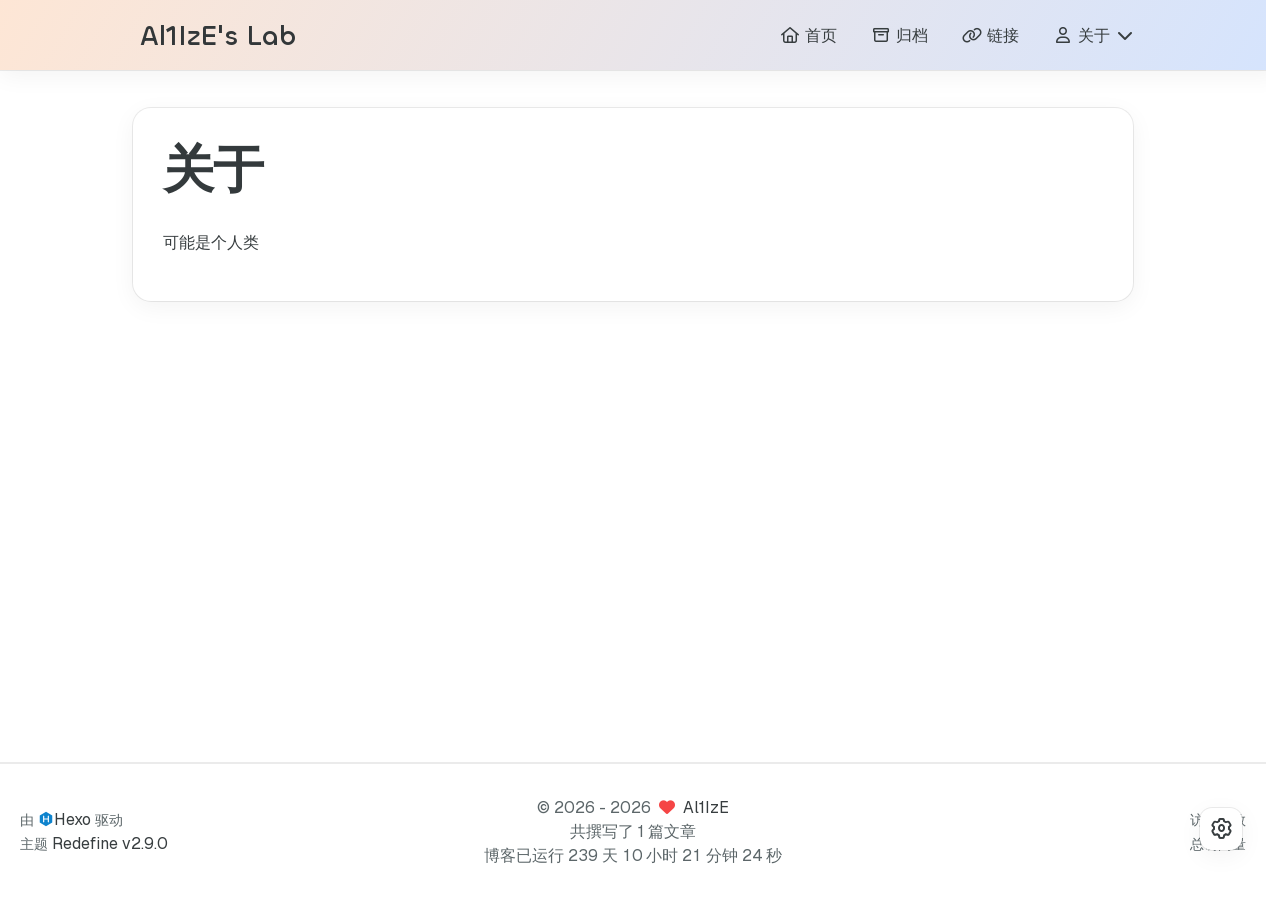
==== commit 3550f67e: "Site updated: 2026-06-04 17:21:32" ====
--- a/about/index.html
+++ b/about/index.html
@@ -146,7 +146,7 @@
 
     <script id="hexo-configurations">
     window.config = {"hostname":"6666330.xyz","root":"/","language":"zh-CN"};
-    window.theme = {"articles":{"style":{"font_size":"16px","line_height":1.5,"image_border_radius":"14px","image_alignment":"center","image_caption":false,"link_icon":true,"delete_mask":false,"title_alignment":"left","headings_top_spacing":{"h1":"3.2rem","h2":"2.4rem","h3":"1.9rem","h4":"1.6rem","h5":"1.4rem","h6":"1.3rem"}},"word_count":{"enable":true,"count":true,"min2read":true},"author_label":{"enable":true,"auto":false,"list":[]},"code_block":{"copy":true,"style":"mac","highlight_theme":{"light":"github","dark":"vs2015"},"font":{"enable":false,"family":null,"url":null}},"toc":{"enable":true,"max_depth":3,"number":false,"expand":true,"init_open":true},"copyright":{"enable":true,"default":"cc_by_nc_sa"},"lazyload":true,"pangu_js":false,"recommendation":{"enable":false,"title":"推荐阅读","limit":3,"mobile_limit":2,"placeholder":"/images/wallhaven-wqery6-light.webp","skip_dirs":[]}},"colors":{"primary":"#2b2b2b","secondary":null,"default_mode":"light"},"global":{"fonts":{"chinese":{"enable":false,"family":null,"url":null},"english":{"enable":false,"family":null,"url":null},"title":{"enable":false,"family":null,"url":null}},"content_max_width":"1000px","sidebar_width":"210px","hover":{"shadow":true,"scale":false},"scroll_progress":{"bar":false,"percentage":true},"website_counter":{"url":"https://cn.vercount.one/js","enable":true,"site_pv":true,"site_uv":true,"post_pv":true},"single_page":true,"preloader":{"enable":false,"custom_message":null},"side_tools":{"gear_rotation":true,"auto_expand":false},"open_graph":{"enable":true,"image":"/images/redefine-og.webp","description":"Hexo Theme Redefine, Redefine Your Hexo Journey."},"google_analytics":{"enable":false,"id":null}},"home_banner":{"enable":true,"style":"fixed","image":{"light":"/images/light_bg.jpg","dark":"/images/cover.jpg"},"title":"Al1IzE's Lab","subtitle":{"text":["千秋万岁名，寂寞生后事","人生无根蒂，飘如陌上尘","小舟从此逝，江海寄余生","物是人非事事休，欲语泪先流","醒时同交欢，醉后各分散","乱山残雪夜，孤烛异乡人","世事一场大梦，人生几度秋凉"],"hitokoto":{"enable":false,"show_author":false,"api":"https://v1.hitokoto.cn"},"typing_speed":100,"backing_speed":80,"starting_delay":500,"backing_delay":1500,"loop":true,"smart_backspace":true},"text_color":{"light":"#fff","dark":"#d1d1b6"},"text_style":{"title_size":"2.8rem","subtitle_size":"1.5rem","line_height":1.2},"custom_font":{"enable":false,"family":null,"url":null},"social_links":{"enable":true,"style":"center","links":[{"icon":"fa-brands fa-github","url":"https://github.com/Al1IzE"},{"icon":"fa-brands fa-twitter","url":"https://x.com/Al1z2Z"},{"icon":"fa-solid fa-at","url":null},{"icon":"fa-brands fa-telegram","url":null},{"icon":"/images/custom-icon.svg","url":null}],"qrs":[{"icon":"fa-brands fa-weixin","qr":null},{"icon":"/images/custom-icon.svg","qr":null}]}},"plugins":{"feed":{"enable":false},"aplayer":{"enable":false,"type":"fixed","audios":[{"name":null,"artist":null,"url":null,"cover":null,"lrc":null}]},"mermaid":{"enable":false,"version":"11.4.1","theme":{"light":"default","dark":"dark"}}},"version":"2.9.0","navbar":{"auto_hide":false,"color":{"left":"#f78736","right":"#367df7","transparency":35},"width":{"home":"1200px","pages":"1000px"},"links":{"Home":{"path":"/","icon":"fa-regular fa-house"},"Archives":{"path":"/archives","icon":"fa-regular fa-archive"},"Links":{"path":"/links","icon":"fa-regular fa-link"},"About":{"icon":"fa-regular fa-user","submenus":{"ME":"/about","免责声明":"/disclaimer","赞助":"/sponsor","评论管理":"/comment-manage"}}},"search":{"enable":false,"preload":true}},"page_templates":{"friends_column":2,"tags_style":"blur","masonry":{"batch_size":12,"initial_batch_size":24}},"home":{"sidebar":{"enable":false,"position":"left","first_item":"menu","announcement":null,"show_on_mobile":true,"links":null},"article_date_format":"auto","excerpt_length":200,"categories":{"enable":true,"limit":3},"tags":{"enable":true,"limit":3}},"footer":{"runtime":true,"icon":"<i class=\"fa-solid fa-heart fa-beat\" style=\"--fa-animation-duration: 0.5s; color: #f54545\"></i>","start":"2026/4/10 21:10:00","statistics":true,"customize":null,"icp":{"enable":false,"number":null,"url":null}},"footerStart":"2026/4/10 21:10:00","mermaid":{"style":{"light":"default","dark":"dark"}}};
+    window.theme = {"articles":{"style":{"font_size":"16px","line_height":1.5,"image_border_radius":"14px","image_alignment":"center","image_caption":false,"link_icon":true,"delete_mask":false,"title_alignment":"left","headings_top_spacing":{"h1":"3.2rem","h2":"2.4rem","h3":"1.9rem","h4":"1.6rem","h5":"1.4rem","h6":"1.3rem"}},"word_count":{"enable":true,"count":true,"min2read":true},"author_label":{"enable":true,"auto":false,"list":[]},"code_block":{"copy":true,"style":"mac","highlight_theme":{"light":"github","dark":"vs2015"},"font":{"enable":false,"family":null,"url":null}},"toc":{"enable":true,"max_depth":3,"number":false,"expand":true,"init_open":true},"copyright":{"enable":true,"default":"cc_by_nc_sa"},"lazyload":true,"pangu_js":false,"recommendation":{"enable":false,"title":"推荐阅读","limit":3,"mobile_limit":2,"placeholder":"/images/wallhaven-wqery6-light.webp","skip_dirs":[]}},"colors":{"primary":"#2b2b2b","secondary":null,"default_mode":"light"},"global":{"fonts":{"chinese":{"enable":false,"family":null,"url":null},"english":{"enable":false,"family":null,"url":null},"title":{"enable":false,"family":null,"url":null}},"content_max_width":"1000px","sidebar_width":"210px","hover":{"shadow":true,"scale":false},"scroll_progress":{"bar":false,"percentage":true},"website_counter":{"url":"https://cn.vercount.one/js","enable":true,"site_pv":true,"site_uv":true,"post_pv":true},"single_page":true,"preloader":{"enable":false,"custom_message":null},"side_tools":{"gear_rotation":true,"auto_expand":false},"open_graph":{"enable":true,"image":"/images/redefine-og.webp","description":"Hexo Theme Redefine, Redefine Your Hexo Journey."},"google_analytics":{"enable":false,"id":null}},"home_banner":{"enable":true,"style":"fixed","image":{"light":"/images/light_bg.jpg","dark":"/images/cover.jpg"},"title":"Al1IzE's Lab","subtitle":{"text":["千秋万岁名，寂寞生后事","人生无根蒂，飘如陌上尘","小舟从此逝，江海寄余生","物是人非事事休，欲语泪先流","醒时同交欢，醉后各分散","乱山残雪夜，孤烛异乡人","世事一场大梦，人生几度秋凉"],"hitokoto":{"enable":false,"show_author":false,"api":"https://v1.hitokoto.cn"},"typing_speed":100,"backing_speed":80,"starting_delay":500,"backing_delay":1500,"loop":true,"smart_backspace":true},"text_color":{"light":"#fff","dark":"#d1d1b6"},"text_style":{"title_size":"2.8rem","subtitle_size":"1.5rem","line_height":1.2},"custom_font":{"enable":false,"family":null,"url":null},"social_links":{"enable":true,"style":"center","links":[{"icon":"fa-brands fa-github","url":"https://github.com/Al1IzE"},{"icon":"fa-brands fa-twitter","url":"https://x.com/Al1z2Z"},{"icon":"fa-solid fa-at","url":null},{"icon":"fa-brands fa-telegram","url":null},{"icon":"/images/custom-icon.svg","url":null}],"qrs":[{"icon":"fa-brands fa-weixin","qr":null},{"icon":"/images/custom-icon.svg","qr":null}]}},"plugins":{"feed":{"enable":false},"aplayer":{"enable":false,"type":"fixed","audios":[{"name":null,"artist":null,"url":null,"cover":null,"lrc":null}]},"mermaid":{"enable":false,"version":"11.4.1","theme":{"light":"default","dark":"dark"}}},"version":"2.9.0","navbar":{"auto_hide":false,"color":{"left":"#f78736","right":"#367df7","transparency":35},"width":{"home":"1200px","pages":"1000px"},"links":{"Home":{"path":"/","icon":"fa-regular fa-house"},"Archives":{"path":"/archives","icon":"fa-regular fa-archive"},"Links":{"path":"/links","icon":"fa-regular fa-link"},"About":{"icon":"fa-regular fa-user","submenus":{"ME":"/about","免责声明":"/disclaimer","赞助":"/sponsor","留言板":"/guestbook"}}},"search":{"enable":false,"preload":true}},"page_templates":{"friends_column":2,"tags_style":"blur","masonry":{"batch_size":12,"initial_batch_size":24}},"home":{"sidebar":{"enable":false,"position":"left","first_item":"menu","announcement":null,"show_on_mobile":true,"links":null},"article_date_format":"auto","excerpt_length":200,"categories":{"enable":true,"limit":3},"tags":{"enable":true,"limit":3}},"footer":{"runtime":true,"icon":"<i class=\"fa-solid fa-heart fa-beat\" style=\"--fa-animation-duration: 0.5s; color: #f54545\"></i>","start":"2026/4/10 21:10:00","statistics":true,"customize":null,"icp":{"enable":false,"number":null,"url":null}},"footerStart":"2026/4/10 21:10:00","mermaid":{"style":{"light":"default","dark":"dark"}}};
     window.lang_ago = {"second":"%s 秒前","minute":"%s 分钟前","hour":"%s 小时前","day":"%s 天前","week":"%s 周前","month":"%s 个月前","year":"%s 年前"};
     window.i18n = {"search":"站内搜索您需要的内容...","toc":"目录","prev":"上一页","next":"下一页","prev_posts":"上一篇","next_posts":"下一篇","page":"第 %d 页","recent_posts":"最新文章","share":"分享","powered_by":"由 %s 驱动","theme":"主题","rss_feed":"RSS Feed","category":"分类","categories":"分类","tag":"标签","tags":"标签","post":"文章","posts":"文章","tagcloud":"标签云","comment":"评论","comments":"评论","top":"置顶","sticky":"置顶","go-back-home":"回到首页","masonry_loading":"照片加载中...","image_viewer":"图片查看器","close":"关闭","exif":{"title":"EXIF","cards":{"camera":"相机","lens":"镜头","exposure":"曝光","other":"其他"},"fields":{"make":"品牌","model":"机型","date_taken":"拍摄时间","lens_model":"镜头","focal_length":"焦距","focus_mode":"对焦模式","shutter":"快门","aperture":"光圈","iso":"感光度","exposure_program":"曝光程序","exposure_compensation":"曝光补偿","metering_mode":"测光模式","flash":"闪光灯","white_balance":"白平衡","latitude":"纬度","longitude":"经度","altitude":"海拔"},"status":{"loading":"加载中...","no_exif":"无 EXIF 信息","library_missing":"EXIF 库未加载","image_source_missing":"图片地址不可用","unavailable":"EXIF 不可用（可能被 CORS 阻止或缺少元数据）","flag_unavailable":"EXIF 不可用"}},"home":"首页","archive":"归档","archives":"归档","about":"关于","links":"链接","link":"链接","friends":"友情链接","friend":"友情链接","timeline":"时间轴","shuoshuo":"说说","bookmarks":"书签","site_uv":"访问人数","site_pv":"总访问量","read_more":"阅读全文","wordcount":"字","min2read":"分钟","changelog":"更新日志","status":"状态","runtime":"博客已运行","days":"天","hours":"小时","minutes":"分钟","seconds":"秒","optimized_by":"并由 Evan 进行优化","rights":"版权所有","site_posts":"共撰写了 %s 篇文章","site_wordcount":"共 %s 字","copyright":{"title":"标题","author":"作者","link":"链接","create_time":"创建于","update_time":"更新于","license_title":"版权声明","license_content":"本文章采用 %s 进行许可。","all_rights_reserved":"版权所有 &#169 %s，禁止转载。","public_domain":"本文为公有领域作品，可自由转载、引用。"},"ago":{"second":"%s 秒前","minute":"%s 分钟前","hour":"%s 小时前","day":"%s 天前","week":"%s 周前","month":"%s 个月前","year":"%s 年前"},"create_time":"创建","update_time":"更新","expired":"这篇文章最后更新于 %s 天前，内容可能已经过时。"};
     window.data = {"masonry":false};
@@ -293,8 +293,8 @@
                                             </li>
                                         
                                             <li>
-                                                <a href="/comment-manage">
-                                                    评论管理
+                                                <a href="/guestbook">
+                                                    留言板
                                                 </a>
                                             </li>
                                         
@@ -416,7 +416,7 @@
                                 
                                     <div class="drawer-navbar-item text-base flex flex-col justify-center items-start hover:underline active:underline hover:underline-offset-1 rounded-3xl">
                                         <a class=" text-third-text-color text-xl"
-                                           href="/comment-manage">评论管理</a>
+                                           href="/guestbook">留言板</a>
                                     </div>
                                 
                             </div>
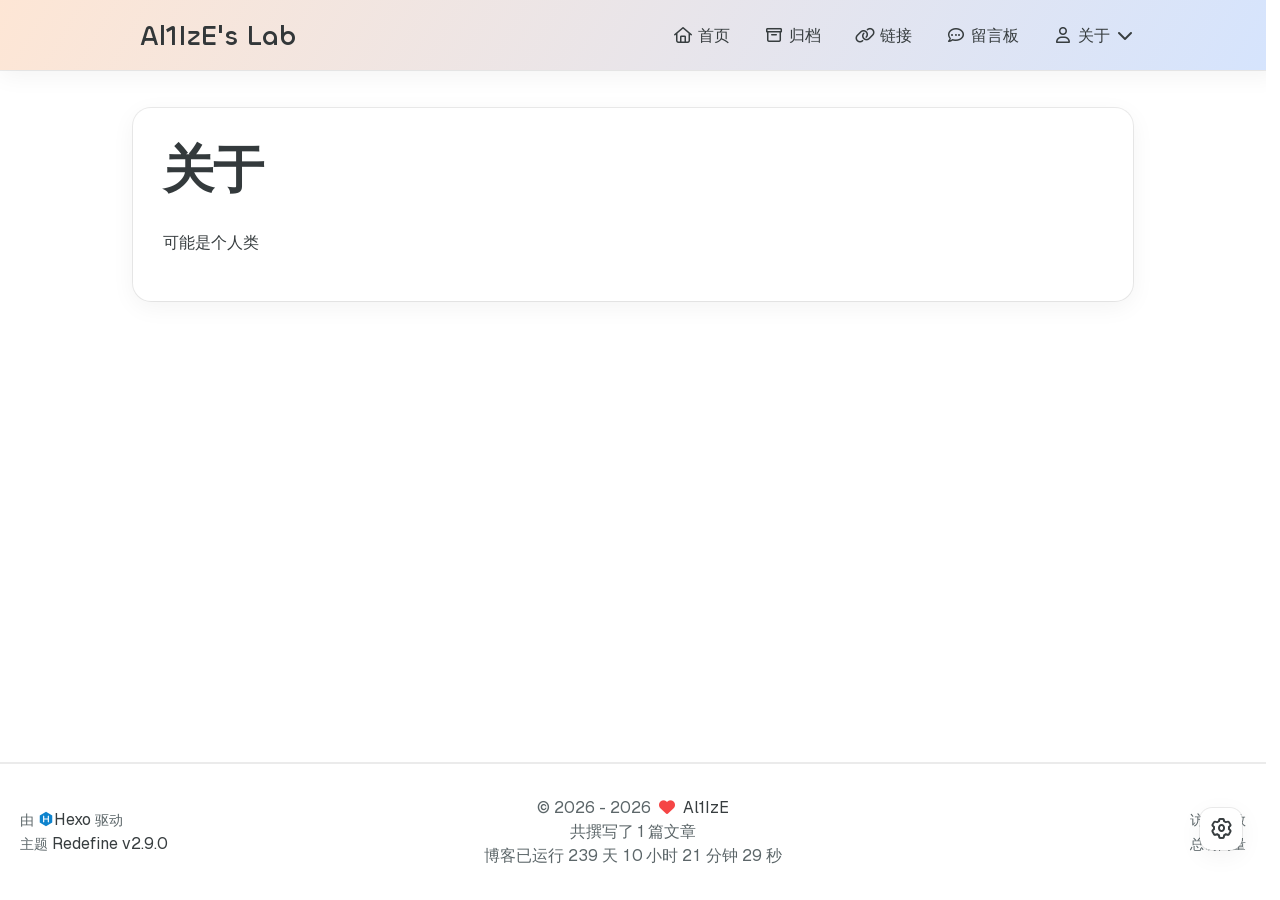
==== commit 2f986b6b: "Site updated: 2026-06-04 19:39:46" ====
--- a/about/index.html
+++ b/about/index.html
@@ -146,7 +146,7 @@
 
     <script id="hexo-configurations">
     window.config = {"hostname":"6666330.xyz","root":"/","language":"zh-CN"};
-    window.theme = {"articles":{"style":{"font_size":"16px","line_height":1.5,"image_border_radius":"14px","image_alignment":"center","image_caption":false,"link_icon":true,"delete_mask":false,"title_alignment":"left","headings_top_spacing":{"h1":"3.2rem","h2":"2.4rem","h3":"1.9rem","h4":"1.6rem","h5":"1.4rem","h6":"1.3rem"}},"word_count":{"enable":true,"count":true,"min2read":true},"author_label":{"enable":true,"auto":false,"list":[]},"code_block":{"copy":true,"style":"mac","highlight_theme":{"light":"github","dark":"vs2015"},"font":{"enable":false,"family":null,"url":null}},"toc":{"enable":true,"max_depth":3,"number":false,"expand":true,"init_open":true},"copyright":{"enable":true,"default":"cc_by_nc_sa"},"lazyload":true,"pangu_js":false,"recommendation":{"enable":false,"title":"推荐阅读","limit":3,"mobile_limit":2,"placeholder":"/images/wallhaven-wqery6-light.webp","skip_dirs":[]}},"colors":{"primary":"#2b2b2b","secondary":null,"default_mode":"light"},"global":{"fonts":{"chinese":{"enable":false,"family":null,"url":null},"english":{"enable":false,"family":null,"url":null},"title":{"enable":false,"family":null,"url":null}},"content_max_width":"1000px","sidebar_width":"210px","hover":{"shadow":true,"scale":false},"scroll_progress":{"bar":false,"percentage":true},"website_counter":{"url":"https://cn.vercount.one/js","enable":true,"site_pv":true,"site_uv":true,"post_pv":true},"single_page":true,"preloader":{"enable":false,"custom_message":null},"side_tools":{"gear_rotation":true,"auto_expand":false},"open_graph":{"enable":true,"image":"/images/redefine-og.webp","description":"Hexo Theme Redefine, Redefine Your Hexo Journey."},"google_analytics":{"enable":false,"id":null}},"home_banner":{"enable":true,"style":"fixed","image":{"light":"/images/light_bg.jpg","dark":"/images/cover.jpg"},"title":"Al1IzE's Lab","subtitle":{"text":["千秋万岁名，寂寞生后事","人生无根蒂，飘如陌上尘","小舟从此逝，江海寄余生","物是人非事事休，欲语泪先流","醒时同交欢，醉后各分散","乱山残雪夜，孤烛异乡人","世事一场大梦，人生几度秋凉"],"hitokoto":{"enable":false,"show_author":false,"api":"https://v1.hitokoto.cn"},"typing_speed":100,"backing_speed":80,"starting_delay":500,"backing_delay":1500,"loop":true,"smart_backspace":true},"text_color":{"light":"#fff","dark":"#d1d1b6"},"text_style":{"title_size":"2.8rem","subtitle_size":"1.5rem","line_height":1.2},"custom_font":{"enable":false,"family":null,"url":null},"social_links":{"enable":true,"style":"center","links":[{"icon":"fa-brands fa-github","url":"https://github.com/Al1IzE"},{"icon":"fa-brands fa-twitter","url":"https://x.com/Al1z2Z"},{"icon":"fa-solid fa-at","url":null},{"icon":"fa-brands fa-telegram","url":null},{"icon":"/images/custom-icon.svg","url":null}],"qrs":[{"icon":"fa-brands fa-weixin","qr":null},{"icon":"/images/custom-icon.svg","qr":null}]}},"plugins":{"feed":{"enable":false},"aplayer":{"enable":false,"type":"fixed","audios":[{"name":null,"artist":null,"url":null,"cover":null,"lrc":null}]},"mermaid":{"enable":false,"version":"11.4.1","theme":{"light":"default","dark":"dark"}}},"version":"2.9.0","navbar":{"auto_hide":false,"color":{"left":"#f78736","right":"#367df7","transparency":35},"width":{"home":"1200px","pages":"1000px"},"links":{"Home":{"path":"/","icon":"fa-regular fa-house"},"Archives":{"path":"/archives","icon":"fa-regular fa-archive"},"Links":{"path":"/links","icon":"fa-regular fa-link"},"About":{"icon":"fa-regular fa-user","submenus":{"ME":"/about","免责声明":"/disclaimer","赞助":"/sponsor","留言板":"/guestbook"}}},"search":{"enable":false,"preload":true}},"page_templates":{"friends_column":2,"tags_style":"blur","masonry":{"batch_size":12,"initial_batch_size":24}},"home":{"sidebar":{"enable":false,"position":"left","first_item":"menu","announcement":null,"show_on_mobile":true,"links":null},"article_date_format":"auto","excerpt_length":200,"categories":{"enable":true,"limit":3},"tags":{"enable":true,"limit":3}},"footer":{"runtime":true,"icon":"<i class=\"fa-solid fa-heart fa-beat\" style=\"--fa-animation-duration: 0.5s; color: #f54545\"></i>","start":"2026/4/10 21:10:00","statistics":true,"customize":null,"icp":{"enable":false,"number":null,"url":null}},"footerStart":"2026/4/10 21:10:00","mermaid":{"style":{"light":"default","dark":"dark"}}};
+    window.theme = {"articles":{"style":{"font_size":"16px","line_height":1.5,"image_border_radius":"14px","image_alignment":"center","image_caption":false,"link_icon":true,"delete_mask":false,"title_alignment":"left","headings_top_spacing":{"h1":"3.2rem","h2":"2.4rem","h3":"1.9rem","h4":"1.6rem","h5":"1.4rem","h6":"1.3rem"}},"word_count":{"enable":true,"count":true,"min2read":true},"author_label":{"enable":true,"auto":false,"list":[]},"code_block":{"copy":true,"style":"mac","highlight_theme":{"light":"github","dark":"vs2015"},"font":{"enable":false,"family":null,"url":null}},"toc":{"enable":true,"max_depth":3,"number":false,"expand":true,"init_open":true},"copyright":{"enable":true,"default":"cc_by_nc_sa"},"lazyload":true,"pangu_js":false,"recommendation":{"enable":false,"title":"推荐阅读","limit":3,"mobile_limit":2,"placeholder":"/images/wallhaven-wqery6-light.webp","skip_dirs":[]}},"colors":{"primary":"#2b2b2b","secondary":null,"default_mode":"light"},"global":{"fonts":{"chinese":{"enable":false,"family":null,"url":null},"english":{"enable":false,"family":null,"url":null},"title":{"enable":false,"family":null,"url":null}},"content_max_width":"1000px","sidebar_width":"210px","hover":{"shadow":true,"scale":false},"scroll_progress":{"bar":false,"percentage":true},"website_counter":{"url":"https://cn.vercount.one/js","enable":true,"site_pv":true,"site_uv":true,"post_pv":true},"single_page":true,"preloader":{"enable":false,"custom_message":null},"side_tools":{"gear_rotation":true,"auto_expand":false},"open_graph":{"enable":true,"image":"/images/redefine-og.webp","description":"Hexo Theme Redefine, Redefine Your Hexo Journey."},"google_analytics":{"enable":false,"id":null}},"home_banner":{"enable":true,"style":"fixed","image":{"light":"/images/light_bg.jpg","dark":"/images/cover.jpg"},"title":"Al1IzE's Lab","subtitle":{"text":["千秋万岁名，寂寞生后事","人生无根蒂，飘如陌上尘","小舟从此逝，江海寄余生","物是人非事事休，欲语泪先流","醒时同交欢，醉后各分散","乱山残雪夜，孤烛异乡人","世事一场大梦，人生几度秋凉"],"hitokoto":{"enable":false,"show_author":false,"api":"https://v1.hitokoto.cn"},"typing_speed":100,"backing_speed":80,"starting_delay":500,"backing_delay":1500,"loop":true,"smart_backspace":true},"text_color":{"light":"#fff","dark":"#d1d1b6"},"text_style":{"title_size":"2.8rem","subtitle_size":"1.5rem","line_height":1.2},"custom_font":{"enable":false,"family":null,"url":null},"social_links":{"enable":true,"style":"center","links":[{"icon":"fa-brands fa-github","url":"https://github.com/Al1IzE"},{"icon":"fa-brands fa-twitter","url":"https://x.com/Al1z2Z"},{"icon":"fa-solid fa-at","url":null},{"icon":"fa-brands fa-telegram","url":null},{"icon":"/images/custom-icon.svg","url":null}],"qrs":[{"icon":"fa-brands fa-weixin","qr":null},{"icon":"/images/custom-icon.svg","qr":null}]}},"plugins":{"feed":{"enable":false},"aplayer":{"enable":false,"type":"fixed","audios":[{"name":null,"artist":null,"url":null,"cover":null,"lrc":null}]},"mermaid":{"enable":false,"version":"11.4.1","theme":{"light":"default","dark":"dark"}}},"version":"2.9.0","navbar":{"auto_hide":false,"color":{"left":"#f78736","right":"#367df7","transparency":35},"width":{"home":"1200px","pages":"1000px"},"links":{"Home":{"path":"/","icon":"fa-regular fa-house"},"Archives":{"path":"/archives","icon":"fa-regular fa-archive"},"Links":{"path":"/links","icon":"fa-regular fa-link"},"留言板":{"path":"/guestbook","icon":"fa-regular fa-comment-dots"},"About":{"icon":"fa-regular fa-user","submenus":{"ME":"/about","免责声明":"/disclaimer","赞助":"/sponsor"}}},"search":{"enable":false,"preload":true}},"page_templates":{"friends_column":2,"tags_style":"blur","masonry":{"batch_size":12,"initial_batch_size":24}},"home":{"sidebar":{"enable":false,"position":"left","first_item":"menu","announcement":null,"show_on_mobile":true,"links":null},"article_date_format":"auto","excerpt_length":200,"categories":{"enable":true,"limit":3},"tags":{"enable":true,"limit":3}},"footer":{"runtime":true,"icon":"<i class=\"fa-solid fa-heart fa-beat\" style=\"--fa-animation-duration: 0.5s; color: #f54545\"></i>","start":"2026/4/10 21:10:00","statistics":true,"customize":null,"icp":{"enable":false,"number":null,"url":null}},"footerStart":"2026/4/10 21:10:00","mermaid":{"style":{"light":"default","dark":"dark"}}};
     window.lang_ago = {"second":"%s 秒前","minute":"%s 分钟前","hour":"%s 小时前","day":"%s 天前","week":"%s 周前","month":"%s 个月前","year":"%s 年前"};
     window.i18n = {"search":"站内搜索您需要的内容...","toc":"目录","prev":"上一页","next":"下一页","prev_posts":"上一篇","next_posts":"下一篇","page":"第 %d 页","recent_posts":"最新文章","share":"分享","powered_by":"由 %s 驱动","theme":"主题","rss_feed":"RSS Feed","category":"分类","categories":"分类","tag":"标签","tags":"标签","post":"文章","posts":"文章","tagcloud":"标签云","comment":"评论","comments":"评论","top":"置顶","sticky":"置顶","go-back-home":"回到首页","masonry_loading":"照片加载中...","image_viewer":"图片查看器","close":"关闭","exif":{"title":"EXIF","cards":{"camera":"相机","lens":"镜头","exposure":"曝光","other":"其他"},"fields":{"make":"品牌","model":"机型","date_taken":"拍摄时间","lens_model":"镜头","focal_length":"焦距","focus_mode":"对焦模式","shutter":"快门","aperture":"光圈","iso":"感光度","exposure_program":"曝光程序","exposure_compensation":"曝光补偿","metering_mode":"测光模式","flash":"闪光灯","white_balance":"白平衡","latitude":"纬度","longitude":"经度","altitude":"海拔"},"status":{"loading":"加载中...","no_exif":"无 EXIF 信息","library_missing":"EXIF 库未加载","image_source_missing":"图片地址不可用","unavailable":"EXIF 不可用（可能被 CORS 阻止或缺少元数据）","flag_unavailable":"EXIF 不可用"}},"home":"首页","archive":"归档","archives":"归档","about":"关于","links":"链接","link":"链接","friends":"友情链接","friend":"友情链接","timeline":"时间轴","shuoshuo":"说说","bookmarks":"书签","site_uv":"访问人数","site_pv":"总访问量","read_more":"阅读全文","wordcount":"字","min2read":"分钟","changelog":"更新日志","status":"状态","runtime":"博客已运行","days":"天","hours":"小时","minutes":"分钟","seconds":"秒","optimized_by":"并由 Evan 进行优化","rights":"版权所有","site_posts":"共撰写了 %s 篇文章","site_wordcount":"共 %s 字","copyright":{"title":"标题","author":"作者","link":"链接","create_time":"创建于","update_time":"更新于","license_title":"版权声明","license_content":"本文章采用 %s 进行许可。","all_rights_reserved":"版权所有 &#169 %s，禁止转载。","public_domain":"本文为公有领域作品，可自由转载、引用。"},"ago":{"second":"%s 秒前","minute":"%s 分钟前","hour":"%s 小时前","day":"%s 天前","week":"%s 周前","month":"%s 个月前","year":"%s 年前"},"create_time":"创建","update_time":"更新","expired":"这篇文章最后更新于 %s 天前，内容可能已经过时。"};
     window.data = {"masonry":false};
@@ -250,6 +250,23 @@
                                         >
                                     <i class="fa-regular fa-link fa-fw"></i>
                                     链接
+                                    
+                                </a>
+
+                                <!-- Submenu -->
+                                
+                            </li>
+                    
+                        
+                            
+
+                            <li class="navbar-item">
+                                <!-- Menu -->
+                                <a class=""
+                                   href="/guestbook"
+                                        >
+                                    <i class="fa-regular fa-comment-dots fa-fw"></i>
+                                    留言板
                                     
                                 </a>
 
@@ -292,12 +309,6 @@
                                                 </a>
                                             </li>
                                         
-                                            <li>
-                                                <a href="/guestbook">
-                                                    留言板
-                                                </a>
-                                            </li>
-                                        
                                     </ul>
                                 
                             </li>
@@ -382,6 +393,26 @@
                 
                     
 
+                    <li class="drawer-navbar-item text-base my-1.5 flex flex-col w-full">
+                        
+                        <a class="py-1.5 px-2 flex flex-row items-center justify-between gap-1 hover:!text-primary active:!text-primary text-2xl font-semibold group border-b border-border-color hover:border-primary w-full "
+                           href="/guestbook"
+                        >
+                            <span>
+                                留言板
+                            </span>
+                            
+                                <i class="fa-regular fa-comment-dots fa-sm fa-fw"></i>
+                            
+                        </a>
+                        
+
+                        
+                    </li>
+            
+                
+                    
+
                     <li class="drawer-navbar-item-sub text-base my-1.5 flex flex-col w-full">
                         
                         <div class="py-1.5 px-2 flex flex-row items-center justify-between gap-1 hover:!text-primary active:!text-primary cursor-pointer text-2xl font-semibold group border-b border-border-color hover:border-primary w-full "
@@ -412,11 +443,6 @@
                                     <div class="drawer-navbar-item text-base flex flex-col justify-center items-start hover:underline active:underline hover:underline-offset-1 rounded-3xl">
                                         <a class=" text-third-text-color text-xl"
                                            href="/sponsor">赞助</a>
-                                    </div>
-                                
-                                    <div class="drawer-navbar-item text-base flex flex-col justify-center items-start hover:underline active:underline hover:underline-offset-1 rounded-3xl">
-                                        <a class=" text-third-text-color text-xl"
-                                           href="/guestbook">留言板</a>
                                     </div>
                                 
                             </div>
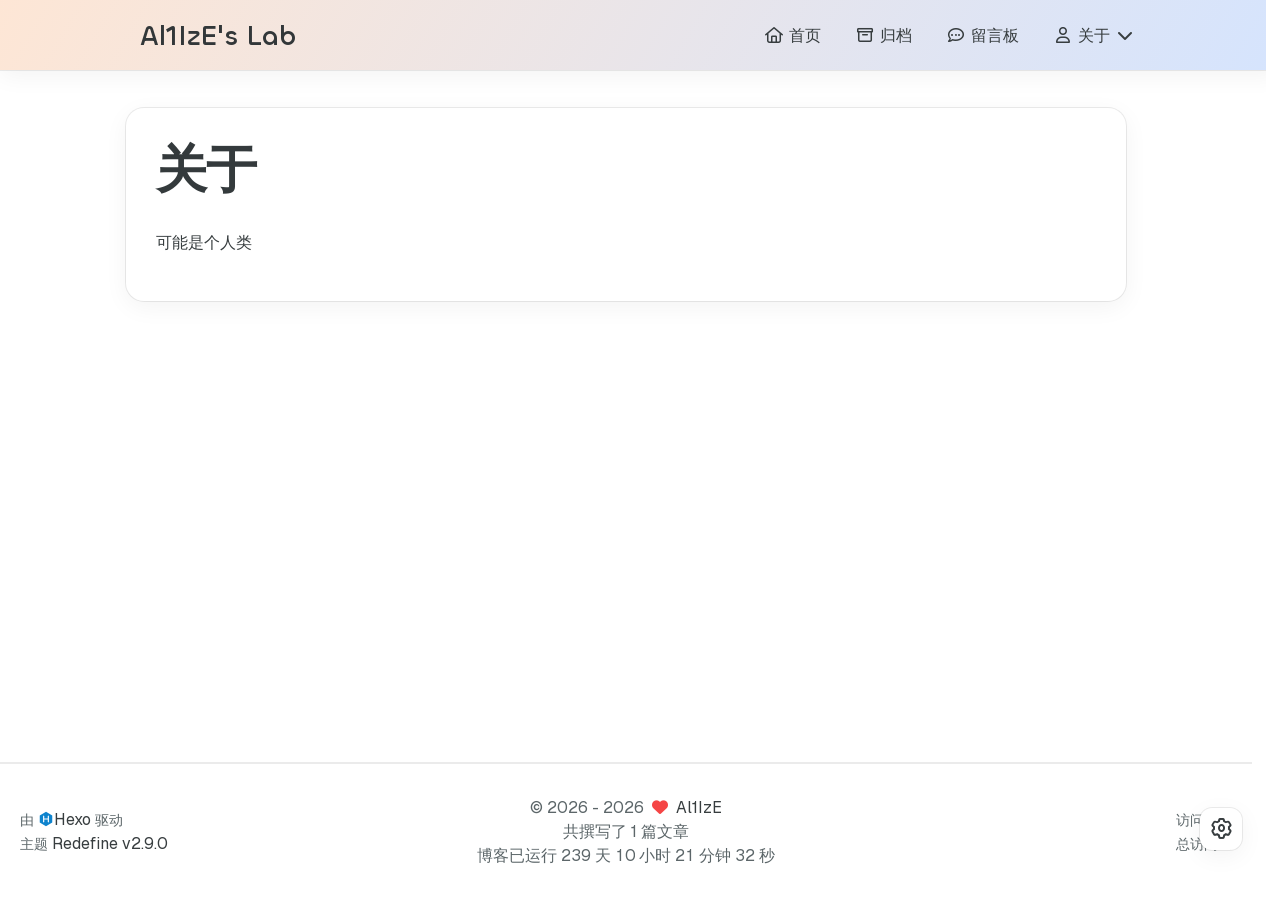
==== commit b2f806eb: "Site updated: 2026-06-15 03:46:49" ====
--- a/about/index.html
+++ b/about/index.html
@@ -101,10 +101,10 @@
     
     
     <!--- Icon Part-->
-    <link rel="icon" type="image/png" href="/images/favicon.ico" sizes="192x192">
-    <link rel="apple-touch-icon" sizes="180x180" href="/images/favicon.ico">
+    <link rel="icon" type="image/png" href="/images/favicon-new.png" sizes="192x192">
+    <link rel="apple-touch-icon" sizes="180x180" href="/images/favicon-new.png">
     <meta name="theme-color" content="#2b2b2b">
-    <link rel="shortcut icon" href="/images/favicon.ico">
+    <link rel="shortcut icon" href="/images/favicon-new.png">
     <!--- Page Info-->
     
     <title>
@@ -118,6 +118,11 @@
 
 
     <!--- Inject Part-->
+    
+        
+            
+    
+            
     
 
     
@@ -146,7 +151,7 @@
 
     <script id="hexo-configurations">
     window.config = {"hostname":"6666330.xyz","root":"/","language":"zh-CN"};
-    window.theme = {"articles":{"style":{"font_size":"16px","line_height":1.5,"image_border_radius":"14px","image_alignment":"center","image_caption":false,"link_icon":true,"delete_mask":false,"title_alignment":"left","headings_top_spacing":{"h1":"3.2rem","h2":"2.4rem","h3":"1.9rem","h4":"1.6rem","h5":"1.4rem","h6":"1.3rem"}},"word_count":{"enable":true,"count":true,"min2read":true},"author_label":{"enable":true,"auto":false,"list":[]},"code_block":{"copy":true,"style":"mac","highlight_theme":{"light":"github","dark":"vs2015"},"font":{"enable":false,"family":null,"url":null}},"toc":{"enable":true,"max_depth":3,"number":false,"expand":true,"init_open":true},"copyright":{"enable":true,"default":"cc_by_nc_sa"},"lazyload":true,"pangu_js":false,"recommendation":{"enable":false,"title":"推荐阅读","limit":3,"mobile_limit":2,"placeholder":"/images/wallhaven-wqery6-light.webp","skip_dirs":[]}},"colors":{"primary":"#2b2b2b","secondary":null,"default_mode":"light"},"global":{"fonts":{"chinese":{"enable":false,"family":null,"url":null},"english":{"enable":false,"family":null,"url":null},"title":{"enable":false,"family":null,"url":null}},"content_max_width":"1000px","sidebar_width":"210px","hover":{"shadow":true,"scale":false},"scroll_progress":{"bar":false,"percentage":true},"website_counter":{"url":"https://cn.vercount.one/js","enable":true,"site_pv":true,"site_uv":true,"post_pv":true},"single_page":true,"preloader":{"enable":false,"custom_message":null},"side_tools":{"gear_rotation":true,"auto_expand":false},"open_graph":{"enable":true,"image":"/images/redefine-og.webp","description":"Hexo Theme Redefine, Redefine Your Hexo Journey."},"google_analytics":{"enable":false,"id":null}},"home_banner":{"enable":true,"style":"fixed","image":{"light":"/images/light_bg.jpg","dark":"/images/cover.jpg"},"title":"Al1IzE's Lab","subtitle":{"text":["千秋万岁名，寂寞生后事","人生无根蒂，飘如陌上尘","小舟从此逝，江海寄余生","物是人非事事休，欲语泪先流","醒时同交欢，醉后各分散","乱山残雪夜，孤烛异乡人","世事一场大梦，人生几度秋凉"],"hitokoto":{"enable":false,"show_author":false,"api":"https://v1.hitokoto.cn"},"typing_speed":100,"backing_speed":80,"starting_delay":500,"backing_delay":1500,"loop":true,"smart_backspace":true},"text_color":{"light":"#fff","dark":"#d1d1b6"},"text_style":{"title_size":"2.8rem","subtitle_size":"1.5rem","line_height":1.2},"custom_font":{"enable":false,"family":null,"url":null},"social_links":{"enable":true,"style":"center","links":[{"icon":"fa-brands fa-github","url":"https://github.com/Al1IzE"},{"icon":"fa-brands fa-twitter","url":"https://x.com/Al1z2Z"},{"icon":"fa-solid fa-at","url":null},{"icon":"fa-brands fa-telegram","url":null},{"icon":"/images/custom-icon.svg","url":null}],"qrs":[{"icon":"fa-brands fa-weixin","qr":null},{"icon":"/images/custom-icon.svg","qr":null}]}},"plugins":{"feed":{"enable":false},"aplayer":{"enable":false,"type":"fixed","audios":[{"name":null,"artist":null,"url":null,"cover":null,"lrc":null}]},"mermaid":{"enable":false,"version":"11.4.1","theme":{"light":"default","dark":"dark"}}},"version":"2.9.0","navbar":{"auto_hide":false,"color":{"left":"#f78736","right":"#367df7","transparency":35},"width":{"home":"1200px","pages":"1000px"},"links":{"Home":{"path":"/","icon":"fa-regular fa-house"},"Archives":{"path":"/archives","icon":"fa-regular fa-archive"},"Links":{"path":"/links","icon":"fa-regular fa-link"},"留言板":{"path":"/guestbook","icon":"fa-regular fa-comment-dots"},"About":{"icon":"fa-regular fa-user","submenus":{"ME":"/about","免责声明":"/disclaimer","赞助":"/sponsor"}}},"search":{"enable":false,"preload":true}},"page_templates":{"friends_column":2,"tags_style":"blur","masonry":{"batch_size":12,"initial_batch_size":24}},"home":{"sidebar":{"enable":false,"position":"left","first_item":"menu","announcement":null,"show_on_mobile":true,"links":null},"article_date_format":"auto","excerpt_length":200,"categories":{"enable":true,"limit":3},"tags":{"enable":true,"limit":3}},"footer":{"runtime":true,"icon":"<i class=\"fa-solid fa-heart fa-beat\" style=\"--fa-animation-duration: 0.5s; color: #f54545\"></i>","start":"2026/4/10 21:10:00","statistics":true,"customize":null,"icp":{"enable":false,"number":null,"url":null}},"footerStart":"2026/4/10 21:10:00","mermaid":{"style":{"light":"default","dark":"dark"}}};
+    window.theme = {"articles":{"style":{"font_size":"16px","line_height":1.5,"image_border_radius":"14px","image_alignment":"center","image_caption":false,"link_icon":true,"delete_mask":false,"title_alignment":"left","headings_top_spacing":{"h1":"3.2rem","h2":"2.4rem","h3":"1.9rem","h4":"1.6rem","h5":"1.4rem","h6":"1.3rem"}},"word_count":{"enable":true,"count":true,"min2read":true},"author_label":{"enable":true,"auto":false,"list":[]},"code_block":{"copy":true,"style":"mac","highlight_theme":{"light":"github","dark":"vs2015"},"font":{"enable":false,"family":null,"url":null}},"toc":{"enable":true,"max_depth":3,"number":false,"expand":true,"init_open":true},"copyright":{"enable":true,"default":"cc_by_nc_sa"},"lazyload":true,"pangu_js":false,"recommendation":{"enable":false,"title":"推荐阅读","limit":3,"mobile_limit":2,"placeholder":"/images/wallhaven-wqery6-light.webp","skip_dirs":[]}},"colors":{"primary":"#2b2b2b","secondary":null,"default_mode":"light"},"global":{"fonts":{"chinese":{"enable":false,"family":null,"url":null},"english":{"enable":false,"family":null,"url":null},"title":{"enable":false,"family":null,"url":null}},"content_max_width":"1000px","sidebar_width":"210px","hover":{"shadow":true,"scale":false},"scroll_progress":{"bar":false,"percentage":true},"website_counter":{"url":"https://cn.vercount.one/js","enable":true,"site_pv":true,"site_uv":true,"post_pv":true},"single_page":true,"preloader":{"enable":false,"custom_message":null},"side_tools":{"gear_rotation":true,"auto_expand":false},"open_graph":{"enable":true,"image":"/images/redefine-og.webp","description":"Hexo Theme Redefine, Redefine Your Hexo Journey."},"google_analytics":{"enable":false,"id":null}},"home_banner":{"enable":true,"style":"fixed","image":{"light":"/images/light_bg.webp","dark":"/images/cover.webp"},"title":"Al1IzE's Lab","subtitle":{"text":["千秋万岁名，寂寞生后事","人生无根蒂，飘如陌上尘","小舟从此逝，江海寄余生","物是人非事事休，欲语泪先流","醒时同交欢，醉后各分散","乱山残雪夜，孤烛异乡人","世事一场大梦，人生几度秋凉"],"hitokoto":{"enable":false,"show_author":false,"api":"https://v1.hitokoto.cn"},"typing_speed":100,"backing_speed":80,"starting_delay":500,"backing_delay":1500,"loop":true,"smart_backspace":true},"text_color":{"light":"#fff","dark":"#d1d1b6"},"text_style":{"title_size":"2.8rem","subtitle_size":"1.5rem","line_height":1.2},"custom_font":{"enable":false,"family":null,"url":null},"social_links":{"enable":true,"style":"center","links":[{"icon":"fa-brands fa-github","url":"https://github.com/Al1IzE"},{"icon":"fa-brands fa-twitter","url":"https://x.com/Al1z2Z"},{"icon":"fa-solid fa-at","url":"you@example.com"},{"icon":"fa-brands fa-telegram","url":null},{"icon":"/images/custom-icon.svg","url":null}],"qrs":null}},"plugins":{"feed":{"enable":false},"aplayer":{"enable":false,"type":"fixed","audios":[{"name":null,"artist":null,"url":null,"cover":null,"lrc":null}]},"mermaid":{"enable":false,"version":"11.4.1","theme":{"light":"default","dark":"dark"}}},"version":"2.9.0","navbar":{"auto_hide":false,"color":{"left":"#f78736","right":"#367df7","transparency":35},"width":{"home":"1200px","pages":"1000px"},"links":{"Home":{"path":"/","icon":"fa-regular fa-house"},"Archives":{"path":"/archives","icon":"fa-regular fa-archive"},"留言板":{"path":"/guestbook","icon":"fa-regular fa-comment-dots"},"About":{"icon":"fa-regular fa-user","submenus":{"ME":"/about","免责声明":"/disclaimer","赞助":"/sponsor"}}},"search":{"enable":false,"preload":true}},"page_templates":{"friends_column":2,"tags_style":"blur","masonry":{"batch_size":12,"initial_batch_size":24}},"home":{"sidebar":{"enable":false,"position":"left","first_item":"menu","announcement":null,"show_on_mobile":true,"links":null},"article_date_format":"auto","excerpt_length":200,"categories":{"enable":true,"limit":3},"tags":{"enable":true,"limit":3}},"footer":{"runtime":true,"icon":"<i class=\"fa-solid fa-heart fa-beat\" style=\"--fa-animation-duration: 0.5s; color: #f54545\"></i>","start":"2026/4/10 21:10:00","statistics":true,"customize":null,"icp":{"enable":false,"number":null,"url":null}},"footerStart":"2026/4/10 21:10:00","mermaid":{"style":{"light":"default","dark":"dark"}}};
     window.lang_ago = {"second":"%s 秒前","minute":"%s 分钟前","hour":"%s 小时前","day":"%s 天前","week":"%s 周前","month":"%s 个月前","year":"%s 年前"};
     window.i18n = {"search":"站内搜索您需要的内容...","toc":"目录","prev":"上一页","next":"下一页","prev_posts":"上一篇","next_posts":"下一篇","page":"第 %d 页","recent_posts":"最新文章","share":"分享","powered_by":"由 %s 驱动","theme":"主题","rss_feed":"RSS Feed","category":"分类","categories":"分类","tag":"标签","tags":"标签","post":"文章","posts":"文章","tagcloud":"标签云","comment":"评论","comments":"评论","top":"置顶","sticky":"置顶","go-back-home":"回到首页","masonry_loading":"照片加载中...","image_viewer":"图片查看器","close":"关闭","exif":{"title":"EXIF","cards":{"camera":"相机","lens":"镜头","exposure":"曝光","other":"其他"},"fields":{"make":"品牌","model":"机型","date_taken":"拍摄时间","lens_model":"镜头","focal_length":"焦距","focus_mode":"对焦模式","shutter":"快门","aperture":"光圈","iso":"感光度","exposure_program":"曝光程序","exposure_compensation":"曝光补偿","metering_mode":"测光模式","flash":"闪光灯","white_balance":"白平衡","latitude":"纬度","longitude":"经度","altitude":"海拔"},"status":{"loading":"加载中...","no_exif":"无 EXIF 信息","library_missing":"EXIF 库未加载","image_source_missing":"图片地址不可用","unavailable":"EXIF 不可用（可能被 CORS 阻止或缺少元数据）","flag_unavailable":"EXIF 不可用"}},"home":"首页","archive":"归档","archives":"归档","about":"关于","links":"链接","link":"链接","friends":"友情链接","friend":"友情链接","timeline":"时间轴","shuoshuo":"说说","bookmarks":"书签","site_uv":"访问人数","site_pv":"总访问量","read_more":"阅读全文","wordcount":"字","min2read":"分钟","changelog":"更新日志","status":"状态","runtime":"博客已运行","days":"天","hours":"小时","minutes":"分钟","seconds":"秒","optimized_by":"并由 Evan 进行优化","rights":"版权所有","site_posts":"共撰写了 %s 篇文章","site_wordcount":"共 %s 字","copyright":{"title":"标题","author":"作者","link":"链接","create_time":"创建于","update_time":"更新于","license_title":"版权声明","license_content":"本文章采用 %s 进行许可。","all_rights_reserved":"版权所有 &#169 %s，禁止转载。","public_domain":"本文为公有领域作品，可自由转载、引用。"},"ago":{"second":"%s 秒前","minute":"%s 分钟前","hour":"%s 小时前","day":"%s 天前","week":"%s 周前","month":"%s 个月前","year":"%s 年前"},"create_time":"创建","update_time":"更新","expired":"这篇文章最后更新于 %s 天前，内容可能已经过时。"};
     window.data = {"masonry":false};
@@ -233,23 +238,6 @@
                                         >
                                     <i class="fa-regular fa-archive fa-fw"></i>
                                     归档
-                                    
-                                </a>
-
-                                <!-- Submenu -->
-                                
-                            </li>
-                    
-                        
-                            
-
-                            <li class="navbar-item">
-                                <!-- Menu -->
-                                <a class=""
-                                   href="/links"
-                                        >
-                                    <i class="fa-regular fa-link fa-fw"></i>
-                                    链接
                                     
                                 </a>
 
@@ -376,26 +364,6 @@
                     <li class="drawer-navbar-item text-base my-1.5 flex flex-col w-full">
                         
                         <a class="py-1.5 px-2 flex flex-row items-center justify-between gap-1 hover:!text-primary active:!text-primary text-2xl font-semibold group border-b border-border-color hover:border-primary w-full "
-                           href="/links"
-                        >
-                            <span>
-                                链接
-                            </span>
-                            
-                                <i class="fa-regular fa-link fa-sm fa-fw"></i>
-                            
-                        </a>
-                        
-
-                        
-                    </li>
-            
-                
-                    
-
-                    <li class="drawer-navbar-item text-base my-1.5 flex flex-col w-full">
-                        
-                        <a class="py-1.5 px-2 flex flex-row items-center justify-between gap-1 hover:!text-primary active:!text-primary text-2xl font-semibold group border-b border-border-color hover:border-primary w-full "
                            href="/guestbook"
                         >
                             <span>
@@ -456,11 +424,11 @@
 
         <div class="statistics flex justify-around my-2.5">
     <a class="item tag-count-item flex flex-col justify-center items-center w-20" href="/tags">
-        <div class="number text-2xl sm:text-xl text-second-text-color font-semibold">0</div>
+        <div class="number text-2xl sm:text-xl text-second-text-color font-semibold">1</div>
         <div class="label text-third-text-color text-sm">标签</div>
     </a>
     <a class="item tag-count-item flex flex-col justify-center items-center w-20" href="/categories">
-        <div class="number text-2xl sm:text-xl text-second-text-color font-semibold">0</div>
+        <div class="number text-2xl sm:text-xl text-second-text-color font-semibold">1</div>
         <div class="label text-third-text-color text-sm">分类</div>
     </a>
     <a class="item tag-count-item flex flex-col justify-center items-center w-20" href="/archives">
@@ -574,6 +542,87 @@
                 } catch (error) {}
             </script>
         
+        
+            
+                
+        
+                
+        
+                
+
+                    
+                        <style>
+  /* === 修复1: 防止 banner scale-125 导致横向滚动条 === */
+  html, body {
+    overflow-x: hidden;
+    max-width: 100vw;
+  }
+  @media (max-width: 768px) {
+    .home-banner-background {
+      transform: scale(1.05) !important;
+    }
+  }
+  @media (max-width: 640px) {
+    .home-banner-background {
+      transform: scale(1.0) !important;
+    }
+  }
+
+  /* === 修复2: iOS 刘海屏安全区域 === */
+  @supports (padding-top: env(safe-area-inset-top)) {
+    .main-content-header {
+      padding-top: env(safe-area-inset-top, 0px) !important;
+    }
+    .main-content-container {
+      padding-top: calc(70px + env(safe-area-inset-top, 0px)) !important;
+    }
+  }
+
+  /* === 修复3: 平板端显示文章目录 (主题默认隐藏) === */
+  @media (max-width: 768px) {
+    .post-page-container .toc-content-container {
+      display: block !important;
+      opacity: 1 !important;
+      width: 100% !important;
+      position: relative !important;
+      top: auto !important;
+      float: none !important;
+      max-height: none !important;
+      padding: 12px 16px !important;
+      margin-top: 24px !important;
+      border-top: 1px solid var(--border-color, #e5e5e5) !important;
+    }
+    .post-page-container .article-content-container {
+      width: 100% !important;
+    }
+  }
+
+  /* === 修复4: 手机端显示文章工具按钮 === */
+  @media (max-width: 640px) {
+    .post-tools {
+      display: flex !important;
+      top: auto !important;
+      bottom: 80px !important;
+      right: 12px !important;
+      transform: scale(0.85) !important;
+      transform-origin: right bottom !important;
+    }
+  }
+
+  /* === 修复5: 手机端显示分类和标签 === */
+  @media (max-width: 640px) {
+    .home-article-category {
+      display: inline !important;
+    }
+  }
+  @media (max-width: 768px) {
+    .article-tags {
+      display: inline !important;
+    }
+  }
+</style>
+
+                    
         
         
     </div>  
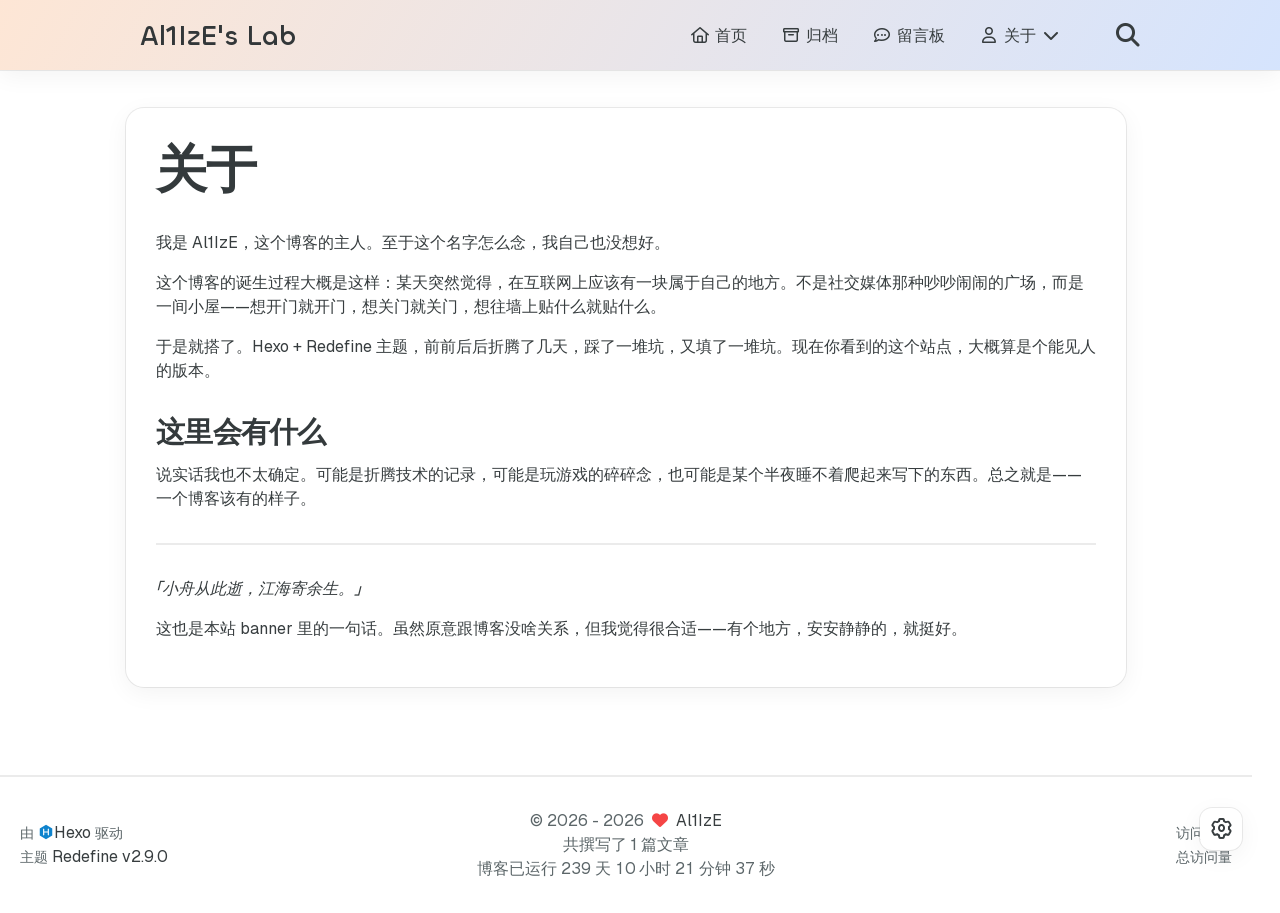
==== commit b0254fa3: "Site updated: 2026-06-15 13:22:20" ====
--- a/about/index.html
+++ b/about/index.html
@@ -3,7 +3,7 @@
 <head>
     <meta charset="utf-8">
     <meta name="viewport" content="width=device-width, initial-scale=1">
-    <meta name="keywords" content="Hexo Theme Redefine">
+    <meta name="keywords" content="Al1IzE,博客,技术,游戏,碎碎念,Hexo,个人博客">
     
     
     <meta name="author" content="Al1IzE">
@@ -94,8 +94,9 @@
 <meta property="og:locale" content="zh_CN">
 <meta property="og:image" content="https://6666330.xyz/images/redefine-og.webp">
 <meta property="article:published_time" content="2026-04-10T19:00:43.000Z">
-<meta property="article:modified_time" content="2026-04-10T19:01:04.079Z">
+<meta property="article:modified_time" content="2026-06-15T05:18:42.339Z">
 <meta property="article:author" content="AlIzE">
+<meta property="article:tag" content="Al1IzE,博客,技术,游戏,碎碎念,Hexo,个人博客">
 <meta name="twitter:card" content="summary">
 <meta name="twitter:image" content="https://6666330.xyz/images/redefine-og.webp">
     
@@ -150,8 +151,8 @@
     
 
     <script id="hexo-configurations">
-    window.config = {"hostname":"6666330.xyz","root":"/","language":"zh-CN"};
-    window.theme = {"articles":{"style":{"font_size":"16px","line_height":1.5,"image_border_radius":"14px","image_alignment":"center","image_caption":false,"link_icon":true,"delete_mask":false,"title_alignment":"left","headings_top_spacing":{"h1":"3.2rem","h2":"2.4rem","h3":"1.9rem","h4":"1.6rem","h5":"1.4rem","h6":"1.3rem"}},"word_count":{"enable":true,"count":true,"min2read":true},"author_label":{"enable":true,"auto":false,"list":[]},"code_block":{"copy":true,"style":"mac","highlight_theme":{"light":"github","dark":"vs2015"},"font":{"enable":false,"family":null,"url":null}},"toc":{"enable":true,"max_depth":3,"number":false,"expand":true,"init_open":true},"copyright":{"enable":true,"default":"cc_by_nc_sa"},"lazyload":true,"pangu_js":false,"recommendation":{"enable":false,"title":"推荐阅读","limit":3,"mobile_limit":2,"placeholder":"/images/wallhaven-wqery6-light.webp","skip_dirs":[]}},"colors":{"primary":"#2b2b2b","secondary":null,"default_mode":"light"},"global":{"fonts":{"chinese":{"enable":false,"family":null,"url":null},"english":{"enable":false,"family":null,"url":null},"title":{"enable":false,"family":null,"url":null}},"content_max_width":"1000px","sidebar_width":"210px","hover":{"shadow":true,"scale":false},"scroll_progress":{"bar":false,"percentage":true},"website_counter":{"url":"https://cn.vercount.one/js","enable":true,"site_pv":true,"site_uv":true,"post_pv":true},"single_page":true,"preloader":{"enable":false,"custom_message":null},"side_tools":{"gear_rotation":true,"auto_expand":false},"open_graph":{"enable":true,"image":"/images/redefine-og.webp","description":"Hexo Theme Redefine, Redefine Your Hexo Journey."},"google_analytics":{"enable":false,"id":null}},"home_banner":{"enable":true,"style":"fixed","image":{"light":"/images/light_bg.webp","dark":"/images/cover.webp"},"title":"Al1IzE's Lab","subtitle":{"text":["千秋万岁名，寂寞生后事","人生无根蒂，飘如陌上尘","小舟从此逝，江海寄余生","物是人非事事休，欲语泪先流","醒时同交欢，醉后各分散","乱山残雪夜，孤烛异乡人","世事一场大梦，人生几度秋凉"],"hitokoto":{"enable":false,"show_author":false,"api":"https://v1.hitokoto.cn"},"typing_speed":100,"backing_speed":80,"starting_delay":500,"backing_delay":1500,"loop":true,"smart_backspace":true},"text_color":{"light":"#fff","dark":"#d1d1b6"},"text_style":{"title_size":"2.8rem","subtitle_size":"1.5rem","line_height":1.2},"custom_font":{"enable":false,"family":null,"url":null},"social_links":{"enable":true,"style":"center","links":[{"icon":"fa-brands fa-github","url":"https://github.com/Al1IzE"},{"icon":"fa-brands fa-twitter","url":"https://x.com/Al1z2Z"},{"icon":"fa-solid fa-at","url":"you@example.com"},{"icon":"fa-brands fa-telegram","url":null},{"icon":"/images/custom-icon.svg","url":null}],"qrs":null}},"plugins":{"feed":{"enable":false},"aplayer":{"enable":false,"type":"fixed","audios":[{"name":null,"artist":null,"url":null,"cover":null,"lrc":null}]},"mermaid":{"enable":false,"version":"11.4.1","theme":{"light":"default","dark":"dark"}}},"version":"2.9.0","navbar":{"auto_hide":false,"color":{"left":"#f78736","right":"#367df7","transparency":35},"width":{"home":"1200px","pages":"1000px"},"links":{"Home":{"path":"/","icon":"fa-regular fa-house"},"Archives":{"path":"/archives","icon":"fa-regular fa-archive"},"留言板":{"path":"/guestbook","icon":"fa-regular fa-comment-dots"},"About":{"icon":"fa-regular fa-user","submenus":{"ME":"/about","免责声明":"/disclaimer","赞助":"/sponsor"}}},"search":{"enable":false,"preload":true}},"page_templates":{"friends_column":2,"tags_style":"blur","masonry":{"batch_size":12,"initial_batch_size":24}},"home":{"sidebar":{"enable":false,"position":"left","first_item":"menu","announcement":null,"show_on_mobile":true,"links":null},"article_date_format":"auto","excerpt_length":200,"categories":{"enable":true,"limit":3},"tags":{"enable":true,"limit":3}},"footer":{"runtime":true,"icon":"<i class=\"fa-solid fa-heart fa-beat\" style=\"--fa-animation-duration: 0.5s; color: #f54545\"></i>","start":"2026/4/10 21:10:00","statistics":true,"customize":null,"icp":{"enable":false,"number":null,"url":null}},"footerStart":"2026/4/10 21:10:00","mermaid":{"style":{"light":"default","dark":"dark"}}};
+    window.config = {"hostname":"6666330.xyz","root":"/","language":"zh-CN","path":"search.json"};
+    window.theme = {"articles":{"style":{"font_size":"16px","line_height":1.5,"image_border_radius":"14px","image_alignment":"center","image_caption":false,"link_icon":true,"delete_mask":false,"title_alignment":"left","headings_top_spacing":{"h1":"3.2rem","h2":"2.4rem","h3":"1.9rem","h4":"1.6rem","h5":"1.4rem","h6":"1.3rem"}},"word_count":{"enable":true,"count":true,"min2read":true},"author_label":{"enable":true,"auto":false,"list":[]},"code_block":{"copy":true,"style":"mac","highlight_theme":{"light":"github","dark":"vs2015"},"font":{"enable":false,"family":null,"url":null}},"toc":{"enable":true,"max_depth":3,"number":false,"expand":true,"init_open":true},"copyright":{"enable":true,"default":"cc_by_nc_sa"},"lazyload":true,"pangu_js":false,"recommendation":{"enable":false,"title":"推荐阅读","limit":3,"mobile_limit":2,"placeholder":"/images/wallhaven-wqery6-light.webp","skip_dirs":[]}},"colors":{"primary":"#2b2b2b","secondary":null,"default_mode":"light"},"global":{"fonts":{"chinese":{"enable":false,"family":null,"url":null},"english":{"enable":false,"family":null,"url":null},"title":{"enable":false,"family":null,"url":null}},"content_max_width":"1000px","sidebar_width":"210px","hover":{"shadow":true,"scale":false},"scroll_progress":{"bar":false,"percentage":true},"website_counter":{"url":"https://cn.vercount.one/js","enable":true,"site_pv":true,"site_uv":true,"post_pv":true},"single_page":true,"preloader":{"enable":false,"custom_message":null},"side_tools":{"gear_rotation":true,"auto_expand":false},"open_graph":{"enable":true,"image":"/images/redefine-og.webp","description":"Hexo Theme Redefine, Redefine Your Hexo Journey."},"google_analytics":{"enable":false,"id":null}},"home_banner":{"enable":true,"style":"fixed","image":{"light":"/images/light_bg.webp","dark":"/images/cover.webp"},"title":"Al1IzE's Lab","subtitle":{"text":["千秋万岁名，寂寞生后事","人生无根蒂，飘如陌上尘","小舟从此逝，江海寄余生","物是人非事事休，欲语泪先流","醒时同交欢，醉后各分散","乱山残雪夜，孤烛异乡人","世事一场大梦，人生几度秋凉"],"hitokoto":{"enable":false,"show_author":false,"api":"https://v1.hitokoto.cn"},"typing_speed":100,"backing_speed":80,"starting_delay":500,"backing_delay":1500,"loop":true,"smart_backspace":true},"text_color":{"light":"#fff","dark":"#d1d1b6"},"text_style":{"title_size":"2.8rem","subtitle_size":"1.5rem","line_height":1.2},"custom_font":{"enable":false,"family":null,"url":null},"social_links":{"enable":true,"style":"center","links":[{"icon":"fa-brands fa-github","url":"https://github.com/Al1IzE"},{"icon":"fa-brands fa-twitter","url":"https://x.com/Al1z2Z"},{"icon":"fa-solid fa-at","url":"you@example.com"},{"icon":"fa-brands fa-telegram","url":null},{"icon":"/images/custom-icon.svg","url":null}],"qrs":null}},"plugins":{"feed":{"enable":false},"aplayer":{"enable":false,"type":"fixed","audios":[{"name":null,"artist":null,"url":null,"cover":null,"lrc":null}]},"mermaid":{"enable":false,"version":"11.4.1","theme":{"light":"default","dark":"dark"}}},"version":"2.9.0","navbar":{"auto_hide":false,"color":{"left":"#f78736","right":"#367df7","transparency":35},"width":{"home":"1200px","pages":"1000px"},"links":{"Home":{"path":"/","icon":"fa-regular fa-house"},"Archives":{"path":"/archives","icon":"fa-regular fa-archive"},"留言板":{"path":"/guestbook","icon":"fa-regular fa-comment-dots"},"About":{"icon":"fa-regular fa-user","submenus":{"ME":"/about","免责声明":"/disclaimer","赞助":"/sponsor"}}},"search":{"enable":true,"preload":true}},"page_templates":{"friends_column":2,"tags_style":"blur","masonry":{"batch_size":12,"initial_batch_size":24}},"home":{"sidebar":{"enable":false,"position":"left","first_item":"menu","announcement":null,"show_on_mobile":true,"links":null},"article_date_format":"auto","excerpt_length":200,"categories":{"enable":true,"limit":3},"tags":{"enable":true,"limit":3}},"footer":{"runtime":true,"icon":"<i class=\"fa-solid fa-heart fa-beat\" style=\"--fa-animation-duration: 0.5s; color: #f54545\"></i>","start":"2026/4/10 21:10:00","statistics":true,"customize":null,"icp":{"enable":false,"number":null,"url":null}},"footerStart":"2026/4/10 21:10:00","mermaid":{"style":{"light":"default","dark":"dark"}}};
     window.lang_ago = {"second":"%s 秒前","minute":"%s 分钟前","hour":"%s 小时前","day":"%s 天前","week":"%s 周前","month":"%s 个月前","year":"%s 年前"};
     window.i18n = {"search":"站内搜索您需要的内容...","toc":"目录","prev":"上一页","next":"下一页","prev_posts":"上一篇","next_posts":"下一篇","page":"第 %d 页","recent_posts":"最新文章","share":"分享","powered_by":"由 %s 驱动","theme":"主题","rss_feed":"RSS Feed","category":"分类","categories":"分类","tag":"标签","tags":"标签","post":"文章","posts":"文章","tagcloud":"标签云","comment":"评论","comments":"评论","top":"置顶","sticky":"置顶","go-back-home":"回到首页","masonry_loading":"照片加载中...","image_viewer":"图片查看器","close":"关闭","exif":{"title":"EXIF","cards":{"camera":"相机","lens":"镜头","exposure":"曝光","other":"其他"},"fields":{"make":"品牌","model":"机型","date_taken":"拍摄时间","lens_model":"镜头","focal_length":"焦距","focus_mode":"对焦模式","shutter":"快门","aperture":"光圈","iso":"感光度","exposure_program":"曝光程序","exposure_compensation":"曝光补偿","metering_mode":"测光模式","flash":"闪光灯","white_balance":"白平衡","latitude":"纬度","longitude":"经度","altitude":"海拔"},"status":{"loading":"加载中...","no_exif":"无 EXIF 信息","library_missing":"EXIF 库未加载","image_source_missing":"图片地址不可用","unavailable":"EXIF 不可用（可能被 CORS 阻止或缺少元数据）","flag_unavailable":"EXIF 不可用"}},"home":"首页","archive":"归档","archives":"归档","about":"关于","links":"链接","link":"链接","friends":"友情链接","friend":"友情链接","timeline":"时间轴","shuoshuo":"说说","bookmarks":"书签","site_uv":"访问人数","site_pv":"总访问量","read_more":"阅读全文","wordcount":"字","min2read":"分钟","changelog":"更新日志","status":"状态","runtime":"博客已运行","days":"天","hours":"小时","minutes":"分钟","seconds":"秒","optimized_by":"并由 Evan 进行优化","rights":"版权所有","site_posts":"共撰写了 %s 篇文章","site_wordcount":"共 %s 字","copyright":{"title":"标题","author":"作者","link":"链接","create_time":"创建于","update_time":"更新于","license_title":"版权声明","license_content":"本文章采用 %s 进行许可。","all_rights_reserved":"版权所有 &#169 %s，禁止转载。","public_domain":"本文为公有领域作品，可自由转载、引用。"},"ago":{"second":"%s 秒前","minute":"%s 分钟前","hour":"%s 小时前","day":"%s 天前","week":"%s 周前","month":"%s 个月前","year":"%s 年前"},"create_time":"创建","update_time":"更新","expired":"这篇文章最后更新于 %s 天前，内容可能已经过时。"};
     window.data = {"masonry":false};
@@ -302,10 +303,17 @@
                             </li>
                     
                     
+                        <li class="navbar-item search search-popup-trigger">
+                            <i class="fa-solid fa-magnifying-glass"></i>
+                        </li>
+                    
                 </ul>
             </div>
             <!-- Mobile -->
             <div class="mobile">
+                
+                    <div class="icon-item search search-popup-trigger"><i class="fa-solid fa-magnifying-glass"></i>
+                    </div>
                 
                 <div class="icon-item navbar-bar">
                     <div class="navbar-bar-middle"></div>
@@ -459,7 +467,13 @@
 		<h1>关于</h1>
 		
 
-		<p>可能是个人类</p>
+		<p>我是 Al1IzE，这个博客的主人。至于这个名字怎么念，我自己也没想好。</p>
+<p>这个博客的诞生过程大概是这样：某天突然觉得，在互联网上应该有一块属于自己的地方。不是社交媒体那种吵吵闹闹的广场，而是一间小屋——想开门就开门，想关门就关门，想往墙上贴什么就贴什么。</p>
+<p>于是就搭了。Hexo + Redefine 主题，前前后后折腾了几天，踩了一堆坑，又填了一堆坑。现在你看到的这个站点，大概算是个能见人的版本。</p>
+<h3 id="这里会有什么"><a href="#这里会有什么" class="headerlink" title="这里会有什么"></a>这里会有什么</h3><p>说实话我也不太确定。可能是折腾技术的记录，可能是玩游戏的碎碎念，也可能是某个半夜睡不着爬起来写下的东西。总之就是——一个博客该有的样子。</p>
+<hr>
+<p><em>「小舟从此逝，江海寄余生。」</em></p>
+<p>这也是本站 banner 里的一句话。虽然原意跟博客没啥关系，但我觉得很合适——有个地方，安安静静的，就挺好。</p>
 
 	</div>
 
@@ -711,6 +725,27 @@
 
 
 	
+	<div class="search-pop-overlay">
+	<div class="popup search-popup">
+		<div class="search-header">
+			<span class="search-input-field-pre">
+				<i class="fa-solid fa-keyboard"></i>
+			</span>
+			<div class="search-input-container">
+				<input autocomplete="off" autocorrect="off" autocapitalize="off" placeholder="站内搜索您需要的内容..." spellcheck="false" type="search" class="search-input">
+			</div>
+			<span class="popup-btn-close">
+				<i class="fa-solid fa-times"></i>
+			</span>
+		</div>
+		<div id="search-result">
+			<div id="no-result">
+				<i class="fa-solid fa-spinner fa-spin-pulse fa-5x fa-fw"></i>
+			</div>
+		</div>
+	</div>
+</div>
+	
 
 </main>
 
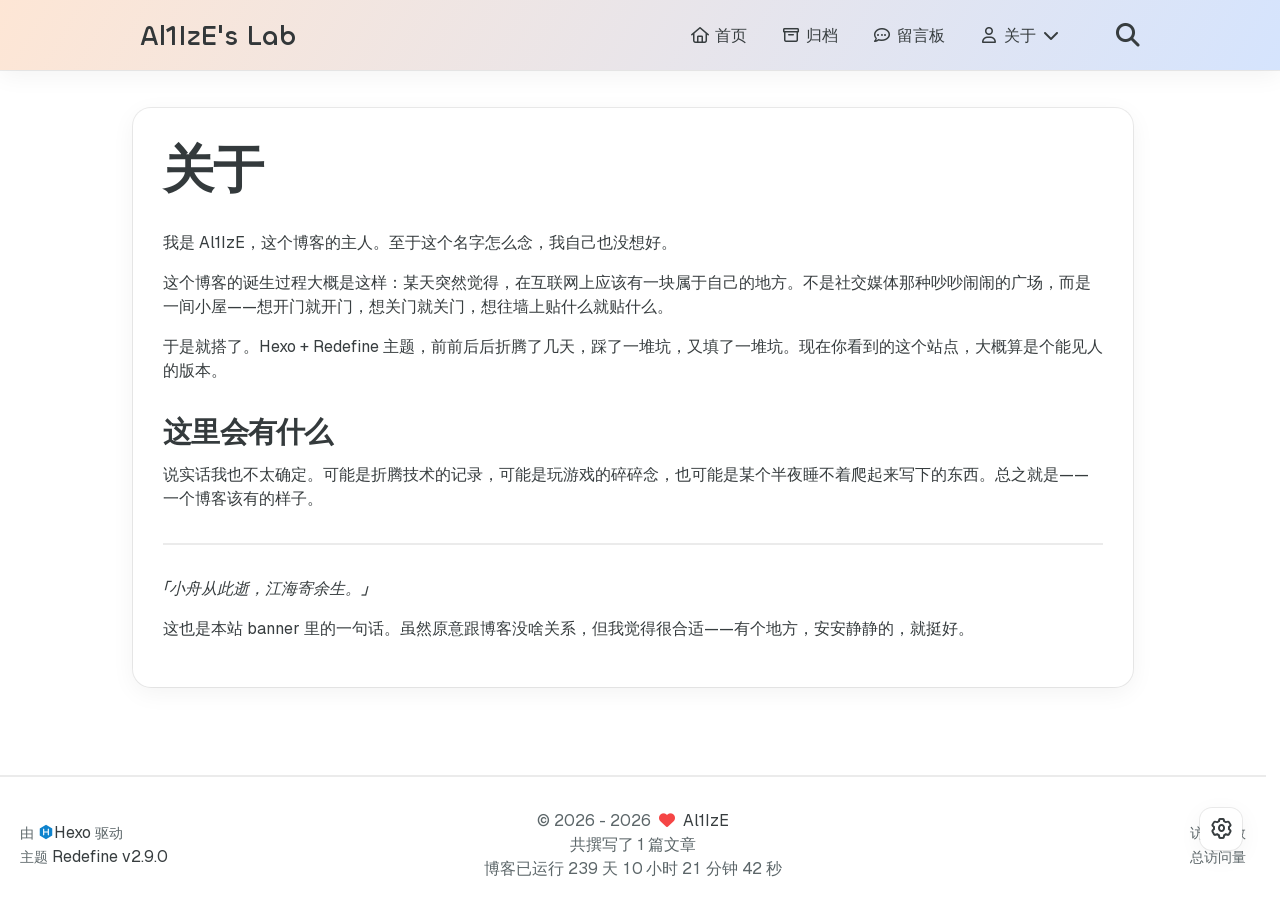
==== commit 0c818885: "Site updated: 2026-06-17 19:51:28" ====
--- a/about/index.html
+++ b/about/index.html
@@ -567,9 +567,9 @@
                     
                         <style>
   /* === 修复1: 防止 banner scale-125 导致横向滚动条 === */
-  html, body {
-    overflow-x: hidden;
-    max-width: 100vw;
+  /* 注意：不在 html 上设 overflow-x，iOS Safari 会裁剪 fixed 定位元素（如齿轮图标） */
+  body {
+    overflow-x: clip;
   }
   @media (max-width: 768px) {
     .home-banner-background {
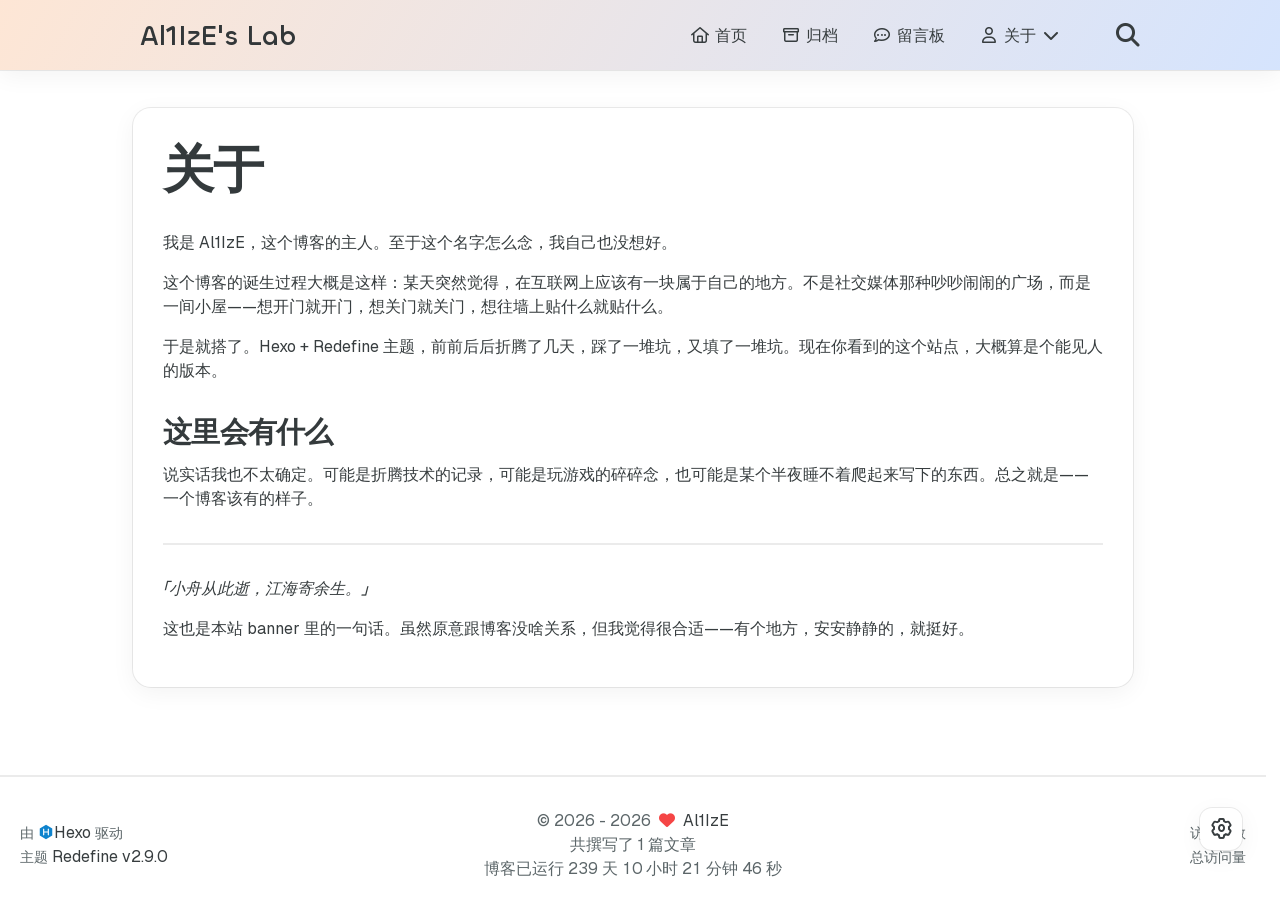
==== commit af21338a: "Site updated: 2026-08-15 02:59:09" ====
--- a/about/index.html
+++ b/about/index.html
@@ -85,20 +85,20 @@
     
     
         
-        <meta name="description" content="Hexo Theme Redefine, Redefine Your Hexo Journey.">
+        <meta name="description" content="记录技术折腾、游戏、设计与日常碎片的个人实验室。">
 <meta property="og:type" content="website">
 <meta property="og:title" content="关于">
 <meta property="og:url" content="https://6666330.xyz/about/index.html">
-<meta property="og:site_name" content="AlIzE&#39;s Lab">
-<meta property="og:description" content="Hexo Theme Redefine, Redefine Your Hexo Journey.">
+<meta property="og:site_name" content="Al1IzE&#39;s Lab">
+<meta property="og:description" content="记录技术折腾、游戏、设计与日常碎片的个人实验室。">
 <meta property="og:locale" content="zh_CN">
-<meta property="og:image" content="https://6666330.xyz/images/redefine-og.webp">
+<meta property="og:image" content="https://6666330.xyz/images/light_bg.webp">
 <meta property="article:published_time" content="2026-04-10T19:00:43.000Z">
 <meta property="article:modified_time" content="2026-06-15T05:18:42.339Z">
-<meta property="article:author" content="AlIzE">
+<meta property="article:author" content="Al1IzE">
 <meta property="article:tag" content="Al1IzE,博客,技术,游戏,碎碎念,Hexo,个人博客">
 <meta name="twitter:card" content="summary">
-<meta name="twitter:image" content="https://6666330.xyz/images/redefine-og.webp">
+<meta name="twitter:image" content="https://6666330.xyz/images/light_bg.webp">
     
     
     <!--- Icon Part-->
@@ -125,6 +125,11 @@
     
             
     
+            
+                
+                    <link rel="stylesheet" href="/custom/lab-home.css">
+                
+    
 
     
 <link rel="stylesheet" href="/css/style.css">
@@ -152,7 +157,7 @@
 
     <script id="hexo-configurations">
     window.config = {"hostname":"6666330.xyz","root":"/","language":"zh-CN","path":"search.json"};
-    window.theme = {"articles":{"style":{"font_size":"16px","line_height":1.5,"image_border_radius":"14px","image_alignment":"center","image_caption":false,"link_icon":true,"delete_mask":false,"title_alignment":"left","headings_top_spacing":{"h1":"3.2rem","h2":"2.4rem","h3":"1.9rem","h4":"1.6rem","h5":"1.4rem","h6":"1.3rem"}},"word_count":{"enable":true,"count":true,"min2read":true},"author_label":{"enable":true,"auto":false,"list":[]},"code_block":{"copy":true,"style":"mac","highlight_theme":{"light":"github","dark":"vs2015"},"font":{"enable":false,"family":null,"url":null}},"toc":{"enable":true,"max_depth":3,"number":false,"expand":true,"init_open":true},"copyright":{"enable":true,"default":"cc_by_nc_sa"},"lazyload":true,"pangu_js":false,"recommendation":{"enable":false,"title":"推荐阅读","limit":3,"mobile_limit":2,"placeholder":"/images/wallhaven-wqery6-light.webp","skip_dirs":[]}},"colors":{"primary":"#2b2b2b","secondary":null,"default_mode":"light"},"global":{"fonts":{"chinese":{"enable":false,"family":null,"url":null},"english":{"enable":false,"family":null,"url":null},"title":{"enable":false,"family":null,"url":null}},"content_max_width":"1000px","sidebar_width":"210px","hover":{"shadow":true,"scale":false},"scroll_progress":{"bar":false,"percentage":true},"website_counter":{"url":"https://cn.vercount.one/js","enable":true,"site_pv":true,"site_uv":true,"post_pv":true},"single_page":true,"preloader":{"enable":false,"custom_message":null},"side_tools":{"gear_rotation":true,"auto_expand":false},"open_graph":{"enable":true,"image":"/images/redefine-og.webp","description":"Hexo Theme Redefine, Redefine Your Hexo Journey."},"google_analytics":{"enable":false,"id":null}},"home_banner":{"enable":true,"style":"fixed","image":{"light":"/images/light_bg.webp","dark":"/images/cover.webp"},"title":"Al1IzE's Lab","subtitle":{"text":["千秋万岁名，寂寞生后事","人生无根蒂，飘如陌上尘","小舟从此逝，江海寄余生","物是人非事事休，欲语泪先流","醒时同交欢，醉后各分散","乱山残雪夜，孤烛异乡人","世事一场大梦，人生几度秋凉"],"hitokoto":{"enable":false,"show_author":false,"api":"https://v1.hitokoto.cn"},"typing_speed":100,"backing_speed":80,"starting_delay":500,"backing_delay":1500,"loop":true,"smart_backspace":true},"text_color":{"light":"#fff","dark":"#d1d1b6"},"text_style":{"title_size":"2.8rem","subtitle_size":"1.5rem","line_height":1.2},"custom_font":{"enable":false,"family":null,"url":null},"social_links":{"enable":true,"style":"center","links":[{"icon":"fa-brands fa-github","url":"https://github.com/Al1IzE"},{"icon":"fa-brands fa-twitter","url":"https://x.com/Al1z2Z"},{"icon":"fa-solid fa-at","url":"you@example.com"},{"icon":"fa-brands fa-telegram","url":null},{"icon":"/images/custom-icon.svg","url":null}],"qrs":null}},"plugins":{"feed":{"enable":false},"aplayer":{"enable":false,"type":"fixed","audios":[{"name":null,"artist":null,"url":null,"cover":null,"lrc":null}]},"mermaid":{"enable":false,"version":"11.4.1","theme":{"light":"default","dark":"dark"}}},"version":"2.9.0","navbar":{"auto_hide":false,"color":{"left":"#f78736","right":"#367df7","transparency":35},"width":{"home":"1200px","pages":"1000px"},"links":{"Home":{"path":"/","icon":"fa-regular fa-house"},"Archives":{"path":"/archives","icon":"fa-regular fa-archive"},"留言板":{"path":"/guestbook","icon":"fa-regular fa-comment-dots"},"About":{"icon":"fa-regular fa-user","submenus":{"ME":"/about","免责声明":"/disclaimer","赞助":"/sponsor"}}},"search":{"enable":true,"preload":true}},"page_templates":{"friends_column":2,"tags_style":"blur","masonry":{"batch_size":12,"initial_batch_size":24}},"home":{"sidebar":{"enable":false,"position":"left","first_item":"menu","announcement":null,"show_on_mobile":true,"links":null},"article_date_format":"auto","excerpt_length":200,"categories":{"enable":true,"limit":3},"tags":{"enable":true,"limit":3}},"footer":{"runtime":true,"icon":"<i class=\"fa-solid fa-heart fa-beat\" style=\"--fa-animation-duration: 0.5s; color: #f54545\"></i>","start":"2026/4/10 21:10:00","statistics":true,"customize":null,"icp":{"enable":false,"number":null,"url":null}},"footerStart":"2026/4/10 21:10:00","mermaid":{"style":{"light":"default","dark":"dark"}}};
+    window.theme = {"articles":{"style":{"font_size":"16px","line_height":1.5,"image_border_radius":"14px","image_alignment":"center","image_caption":false,"link_icon":true,"delete_mask":false,"title_alignment":"left","headings_top_spacing":{"h1":"3.2rem","h2":"2.4rem","h3":"1.9rem","h4":"1.6rem","h5":"1.4rem","h6":"1.3rem"}},"word_count":{"enable":true,"count":true,"min2read":true},"author_label":{"enable":true,"auto":false,"list":[]},"code_block":{"copy":true,"style":"mac","highlight_theme":{"light":"github","dark":"vs2015"},"font":{"enable":false,"family":null,"url":null}},"toc":{"enable":true,"max_depth":3,"number":false,"expand":true,"init_open":true},"copyright":{"enable":true,"default":"cc_by_nc_sa"},"lazyload":true,"pangu_js":false,"recommendation":{"enable":false,"title":"推荐阅读","limit":3,"mobile_limit":2,"placeholder":"/images/wallhaven-wqery6-light.webp","skip_dirs":[]}},"colors":{"primary":"#2b2b2b","secondary":null,"default_mode":"light"},"global":{"fonts":{"chinese":{"enable":false,"family":null,"url":null},"english":{"enable":false,"family":null,"url":null},"title":{"enable":false,"family":null,"url":null}},"content_max_width":"1000px","sidebar_width":"210px","hover":{"shadow":true,"scale":false},"scroll_progress":{"bar":false,"percentage":true},"website_counter":{"url":"https://cn.vercount.one/js","enable":true,"site_pv":true,"site_uv":true,"post_pv":true},"single_page":true,"preloader":{"enable":false,"custom_message":null},"side_tools":{"gear_rotation":true,"auto_expand":false},"open_graph":{"enable":true,"image":"/images/light_bg.webp","description":"记录技术折腾、游戏、设计与日常碎片的个人实验室。"},"google_analytics":{"enable":false,"id":null}},"home_banner":{"enable":true,"style":"fixed","image":{"light":"/images/light_bg.webp","dark":"/images/cover.webp"},"title":"Al1IzE's Lab","subtitle":{"text":["千秋万岁名，寂寞生后事","人生无根蒂，飘如陌上尘","小舟从此逝，江海寄余生","物是人非事事休，欲语泪先流","醒时同交欢，醉后各分散","乱山残雪夜，孤烛异乡人","世事一场大梦，人生几度秋凉"],"hitokoto":{"enable":false,"show_author":false,"api":"https://v1.hitokoto.cn"},"typing_speed":100,"backing_speed":80,"starting_delay":500,"backing_delay":1500,"loop":true,"smart_backspace":true},"text_color":{"light":"#fff","dark":"#d1d1b6"},"text_style":{"title_size":"2.8rem","subtitle_size":"1.5rem","line_height":1.2},"custom_font":{"enable":false,"family":null,"url":null},"social_links":{"enable":true,"style":"center","links":[{"icon":"fa-brands fa-github","url":"https://github.com/Al1IzE"},{"icon":"fa-brands fa-twitter","url":"https://x.com/Al1z2Z"},{"icon":"fa-solid fa-at","url":null},{"icon":"fa-brands fa-telegram","url":null},{"icon":"/images/custom-icon.svg","url":null}],"qrs":null}},"plugins":{"feed":{"enable":true},"aplayer":{"enable":false,"type":"fixed","audios":[{"name":null,"artist":null,"url":null,"cover":null,"lrc":null}]},"mermaid":{"enable":false,"version":"11.4.1","theme":{"light":"default","dark":"dark"}}},"version":"2.9.0","navbar":{"auto_hide":false,"color":{"left":"#f78736","right":"#367df7","transparency":35},"width":{"home":"1200px","pages":"1000px"},"links":{"Home":{"path":"/","icon":"fa-regular fa-house"},"Archives":{"path":"/archives","icon":"fa-regular fa-archive"},"留言板":{"path":"/guestbook","icon":"fa-regular fa-comment-dots"},"About":{"icon":"fa-regular fa-user","submenus":{"ME":"/about","免责声明":"/disclaimer","赞助":"/sponsor"}}},"search":{"enable":true,"preload":true}},"page_templates":{"friends_column":2,"tags_style":"blur","masonry":{"batch_size":12,"initial_batch_size":24}},"home":{"sidebar":{"enable":false,"position":"left","first_item":"menu","announcement":null,"show_on_mobile":true,"links":null},"article_date_format":"auto","excerpt_length":200,"categories":{"enable":true,"limit":3},"tags":{"enable":true,"limit":3}},"footer":{"runtime":true,"icon":"<i class=\"fa-solid fa-heart fa-beat\" style=\"--fa-animation-duration: 0.5s; color: #f54545\"></i>","start":"2026/4/10 21:10:00","statistics":true,"customize":null,"icp":{"enable":false,"number":null,"url":null}},"footerStart":"2026/4/10 21:10:00","mermaid":{"style":{"light":"default","dark":"dark"}}};
     window.lang_ago = {"second":"%s 秒前","minute":"%s 分钟前","hour":"%s 小时前","day":"%s 天前","week":"%s 周前","month":"%s 个月前","year":"%s 年前"};
     window.i18n = {"search":"站内搜索您需要的内容...","toc":"目录","prev":"上一页","next":"下一页","prev_posts":"上一篇","next_posts":"下一篇","page":"第 %d 页","recent_posts":"最新文章","share":"分享","powered_by":"由 %s 驱动","theme":"主题","rss_feed":"RSS Feed","category":"分类","categories":"分类","tag":"标签","tags":"标签","post":"文章","posts":"文章","tagcloud":"标签云","comment":"评论","comments":"评论","top":"置顶","sticky":"置顶","go-back-home":"回到首页","masonry_loading":"照片加载中...","image_viewer":"图片查看器","close":"关闭","exif":{"title":"EXIF","cards":{"camera":"相机","lens":"镜头","exposure":"曝光","other":"其他"},"fields":{"make":"品牌","model":"机型","date_taken":"拍摄时间","lens_model":"镜头","focal_length":"焦距","focus_mode":"对焦模式","shutter":"快门","aperture":"光圈","iso":"感光度","exposure_program":"曝光程序","exposure_compensation":"曝光补偿","metering_mode":"测光模式","flash":"闪光灯","white_balance":"白平衡","latitude":"纬度","longitude":"经度","altitude":"海拔"},"status":{"loading":"加载中...","no_exif":"无 EXIF 信息","library_missing":"EXIF 库未加载","image_source_missing":"图片地址不可用","unavailable":"EXIF 不可用（可能被 CORS 阻止或缺少元数据）","flag_unavailable":"EXIF 不可用"}},"home":"首页","archive":"归档","archives":"归档","about":"关于","links":"链接","link":"链接","friends":"友情链接","friend":"友情链接","timeline":"时间轴","shuoshuo":"说说","bookmarks":"书签","site_uv":"访问人数","site_pv":"总访问量","read_more":"阅读全文","wordcount":"字","min2read":"分钟","changelog":"更新日志","status":"状态","runtime":"博客已运行","days":"天","hours":"小时","minutes":"分钟","seconds":"秒","optimized_by":"并由 Evan 进行优化","rights":"版权所有","site_posts":"共撰写了 %s 篇文章","site_wordcount":"共 %s 字","copyright":{"title":"标题","author":"作者","link":"链接","create_time":"创建于","update_time":"更新于","license_title":"版权声明","license_content":"本文章采用 %s 进行许可。","all_rights_reserved":"版权所有 &#169 %s，禁止转载。","public_domain":"本文为公有领域作品，可自由转载、引用。"},"ago":{"second":"%s 秒前","minute":"%s 分钟前","hour":"%s 小时前","day":"%s 天前","week":"%s 周前","month":"%s 个月前","year":"%s 年前"},"create_time":"创建","update_time":"更新","expired":"这篇文章最后更新于 %s 天前，内容可能已经过时。"};
     window.data = {"masonry":false};
@@ -175,7 +180,8 @@
     
     
     
-<meta name="generator" content="Hexo 8.1.1"></head>
+<meta name="generator" content="Hexo 8.1.1"><link rel="alternate" href="/atom.xml" title="Al1IzE's Lab" type="application/atom+xml">
+</head>
 
 
 <body>
@@ -638,6 +644,12 @@
 
                     
         
+                
+
+                    
+                        <script data-swup-reload-script src="/custom/lab-home.js" defer></script>
+                    
+        
         
     </div>  
 </footer>
@@ -662,6 +674,12 @@
 		</li>
 
 		<!-- rss -->
+		
+		<li class="right-bottom-tools rss flex justify-center items-center">
+			<a class="flex justify-center items-center" href="/atom.xml" target="_blank">
+				<i class="fa-regular fa-rss"></i>
+			</a>
+		</li>
 		
 
 		
--- a/custom/lab-home.css
+++ b/custom/lab-home.css
@@ -0,0 +1,361 @@
+:root {
+  --lab-accent: #b8eb00;
+  --lab-ink: #10120d;
+  --lab-surface: rgba(255, 255, 255, 0.76);
+  --lab-surface-hover: rgba(250, 255, 237, 0.9);
+  --lab-line: rgba(28, 32, 40, 0.14);
+  --lab-orbit: rgba(151, 197, 0, 0.2);
+  --lab-ghost: rgba(30, 34, 44, 0.045);
+}
+
+html.dark {
+  --lab-accent: #d4ff38;
+  --lab-ink: #11140c;
+  --lab-surface: rgba(16, 18, 24, 0.8);
+  --lab-surface-hover: rgba(24, 28, 26, 0.92);
+  --lab-line: rgba(235, 239, 226, 0.15);
+  --lab-orbit: rgba(212, 255, 56, 0.2);
+  --lab-ghost: rgba(236, 241, 227, 0.045);
+}
+
+.home-banner-container::after {
+  content: "";
+  position: absolute;
+  inset: 0;
+  z-index: 0;
+  pointer-events: none;
+  background:
+    linear-gradient(180deg, rgba(7, 10, 20, 0.01) 42%, rgba(7, 10, 20, 0.3) 100%),
+    linear-gradient(90deg, rgba(184, 235, 0, 0.09), transparent 34%);
+}
+
+html.dark .home-banner-container::after {
+  background:
+    linear-gradient(180deg, rgba(0, 0, 0, 0.08) 35%, rgba(0, 0, 0, 0.52) 100%),
+    linear-gradient(90deg, rgba(212, 255, 56, 0.08), transparent 34%);
+}
+
+.home-banner-container > .content {
+  z-index: 1;
+}
+
+.home-banner-container .description {
+  letter-spacing: -0.045em;
+  text-shadow: 0 12px 36px rgba(10, 12, 24, 0.28);
+}
+
+.home-banner-container .description::before {
+  content: "PERSONAL LAB / 2026";
+  display: block;
+  margin-bottom: 0.65rem;
+  font-size: 0.68rem;
+  font-weight: 800;
+  letter-spacing: 0.22em;
+  color: var(--lab-accent);
+  text-shadow: 0 2px 12px rgba(15, 18, 10, 0.32);
+}
+
+.home-banner-container .social-contacts {
+  border-color: rgba(200, 255, 0, 0.45) !important;
+}
+
+.lab-home-shell {
+  display: grid;
+  gap: 1rem;
+  margin-bottom: 2rem;
+}
+
+.lab-manifesto,
+.lab-now,
+.lab-portal {
+  border: 1px solid var(--lab-line);
+  background: var(--lab-surface);
+  backdrop-filter: blur(22px);
+  -webkit-backdrop-filter: blur(22px);
+}
+
+.lab-manifesto {
+  position: relative;
+  overflow: hidden;
+  min-height: 430px;
+  padding: clamp(1.4rem, 4vw, 3.2rem);
+  border-radius: 1.5rem;
+  display: flex;
+  flex-direction: column;
+  justify-content: space-between;
+}
+
+.lab-manifesto::before {
+  content: "A1";
+  position: absolute;
+  right: -0.04em;
+  bottom: -0.24em;
+  font-size: clamp(9rem, 26vw, 20rem);
+  font-weight: 900;
+  line-height: 1;
+  letter-spacing: -0.12em;
+  color: var(--lab-ghost);
+  pointer-events: none;
+}
+
+.lab-kicker,
+.lab-section-heading,
+.lab-manifesto-footer,
+.lab-now,
+.lab-clock-block {
+  display: flex;
+  align-items: center;
+  justify-content: space-between;
+  gap: 1rem;
+}
+
+.lab-kicker,
+.lab-card-index,
+.lab-section-heading {
+  text-transform: uppercase;
+  font-size: 0.72rem;
+  font-weight: 800;
+  letter-spacing: 0.13em;
+}
+
+.lab-status {
+  display: inline-flex;
+  align-items: center;
+  gap: 0.45rem;
+}
+
+.lab-status i {
+  width: 0.55rem;
+  height: 0.55rem;
+  border-radius: 50%;
+  background: var(--lab-accent);
+  box-shadow: 0 0 0 0.28rem rgba(200, 255, 0, 0.16);
+}
+
+.lab-title {
+  position: relative;
+  z-index: 1;
+  margin: 2.4rem 0;
+  display: flex;
+  flex-direction: column;
+  font-size: clamp(3rem, 9vw, 6.8rem);
+  font-weight: 900;
+  line-height: 0.82;
+  letter-spacing: -0.075em;
+}
+
+.lab-title-accent {
+  width: fit-content;
+  padding: 0.06em 0.16em 0.12em 0.08em;
+  color: var(--lab-ink);
+  background: var(--lab-accent);
+  transform: rotate(-1deg);
+}
+
+.lab-manifesto-footer {
+  position: relative;
+  z-index: 1;
+  align-items: flex-end;
+}
+
+.lab-manifesto-footer p {
+  max-width: 35rem;
+  margin: 0;
+  font-size: 1rem;
+  line-height: 1.8;
+}
+
+.lab-arrow-link {
+  flex: 0 0 auto;
+  font-weight: 750;
+}
+
+.lab-now {
+  padding: 1.35rem 1.5rem;
+  border-radius: 1.15rem;
+}
+
+.lab-now h3 {
+  max-width: 37rem;
+  margin: 0.45rem 0 0;
+  font-size: clamp(1.05rem, 2vw, 1.4rem);
+  line-height: 1.35;
+}
+
+.lab-clock-block {
+  flex-direction: column;
+  align-items: flex-end;
+  gap: 0.1rem;
+  white-space: nowrap;
+}
+
+.lab-clock-block time {
+  font-size: 1.15rem;
+  font-weight: 900;
+  font-variant-numeric: tabular-nums;
+}
+
+.lab-clock-block span {
+  font-size: 0.68rem;
+  color: var(--third-text-color);
+  text-transform: uppercase;
+  letter-spacing: 0.1em;
+}
+
+.lab-portals {
+  display: grid;
+  grid-template-columns: repeat(3, minmax(0, 1fr));
+  gap: 1rem;
+}
+
+.lab-portal {
+  position: relative;
+  min-height: 220px;
+  padding: 1.35rem;
+  border-radius: 1.15rem;
+  color: var(--first-text-color);
+  overflow: hidden;
+  transition: transform 220ms ease, border-color 220ms ease, background-color 220ms ease;
+}
+
+.lab-portal::after {
+  content: "";
+  position: absolute;
+  right: -3rem;
+  bottom: -4rem;
+  width: 9rem;
+  height: 9rem;
+  border: 1.8rem solid var(--lab-orbit);
+  border-radius: 50%;
+  transition: transform 260ms ease;
+}
+
+.lab-portal:hover {
+  transform: translateY(-5px);
+  border-color: var(--lab-accent);
+  background: var(--lab-surface-hover);
+}
+
+.lab-portal:hover::after {
+  transform: scale(1.14) rotate(12deg);
+}
+
+.lab-portal strong {
+  display: block;
+  margin-top: 2.5rem;
+  font-size: 1.35rem;
+}
+
+.lab-portal p {
+  max-width: 17rem;
+  margin: 0.65rem 0 0;
+  color: var(--second-text-color);
+  font-size: 0.88rem;
+  line-height: 1.65;
+}
+
+.lab-portal > i {
+  position: absolute;
+  top: 1.35rem;
+  right: 1.35rem;
+  transform: rotate(-35deg);
+  transition: transform 220ms ease;
+}
+
+.lab-portal:hover > i {
+  transform: rotate(0deg) translateX(3px);
+}
+
+.lab-section-heading {
+  margin: 2.7rem 0 0.9rem;
+  padding: 0 0.25rem;
+  color: var(--second-text-color);
+}
+
+.lab-section-heading span:first-child {
+  color: var(--first-text-color);
+  font-size: 0.88rem;
+}
+
+.home-article-item {
+  border: 1px solid var(--lab-line);
+  transition: transform 220ms ease, border-color 220ms ease;
+}
+
+.home-article-item:hover {
+  transform: translateY(-4px);
+  border-color: var(--lab-accent);
+}
+
+.lab-js .lab-reveal {
+  opacity: 0;
+  transform: translateY(24px);
+  transition: opacity 560ms ease, transform 560ms cubic-bezier(.22, 1, .36, 1);
+}
+
+.lab-js .lab-reveal.lab-visible {
+  opacity: 1;
+  transform: translateY(0);
+}
+
+@media (max-width: 768px) {
+  .home-banner-container .description::before {
+    font-size: 0.6rem;
+  }
+
+  .lab-manifesto {
+    min-height: 390px;
+  }
+
+  .lab-manifesto-footer,
+  .lab-now {
+    align-items: flex-start;
+    flex-direction: column;
+  }
+
+  .lab-clock-block {
+    align-items: flex-start;
+  }
+
+  .lab-portals {
+    grid-template-columns: 1fr;
+  }
+
+  .lab-portal {
+    min-height: 185px;
+  }
+}
+
+@media (max-width: 480px) {
+  .lab-home-shell {
+    gap: 0.75rem;
+  }
+
+  .lab-manifesto {
+    min-height: 360px;
+    padding: 1.2rem;
+    border-radius: 1.15rem;
+  }
+
+  .lab-title {
+    margin: 2rem 0;
+    font-size: clamp(2.8rem, 15vw, 4.2rem);
+  }
+
+  .lab-kicker {
+    align-items: flex-start;
+    flex-direction: column;
+    gap: 0.5rem;
+  }
+}
+
+@media (prefers-reduced-motion: reduce) {
+  .lab-js .lab-reveal,
+  .lab-portal,
+  .lab-portal::after,
+  .lab-portal > i {
+    opacity: 1;
+    transform: none;
+    transition: none;
+  }
+}
